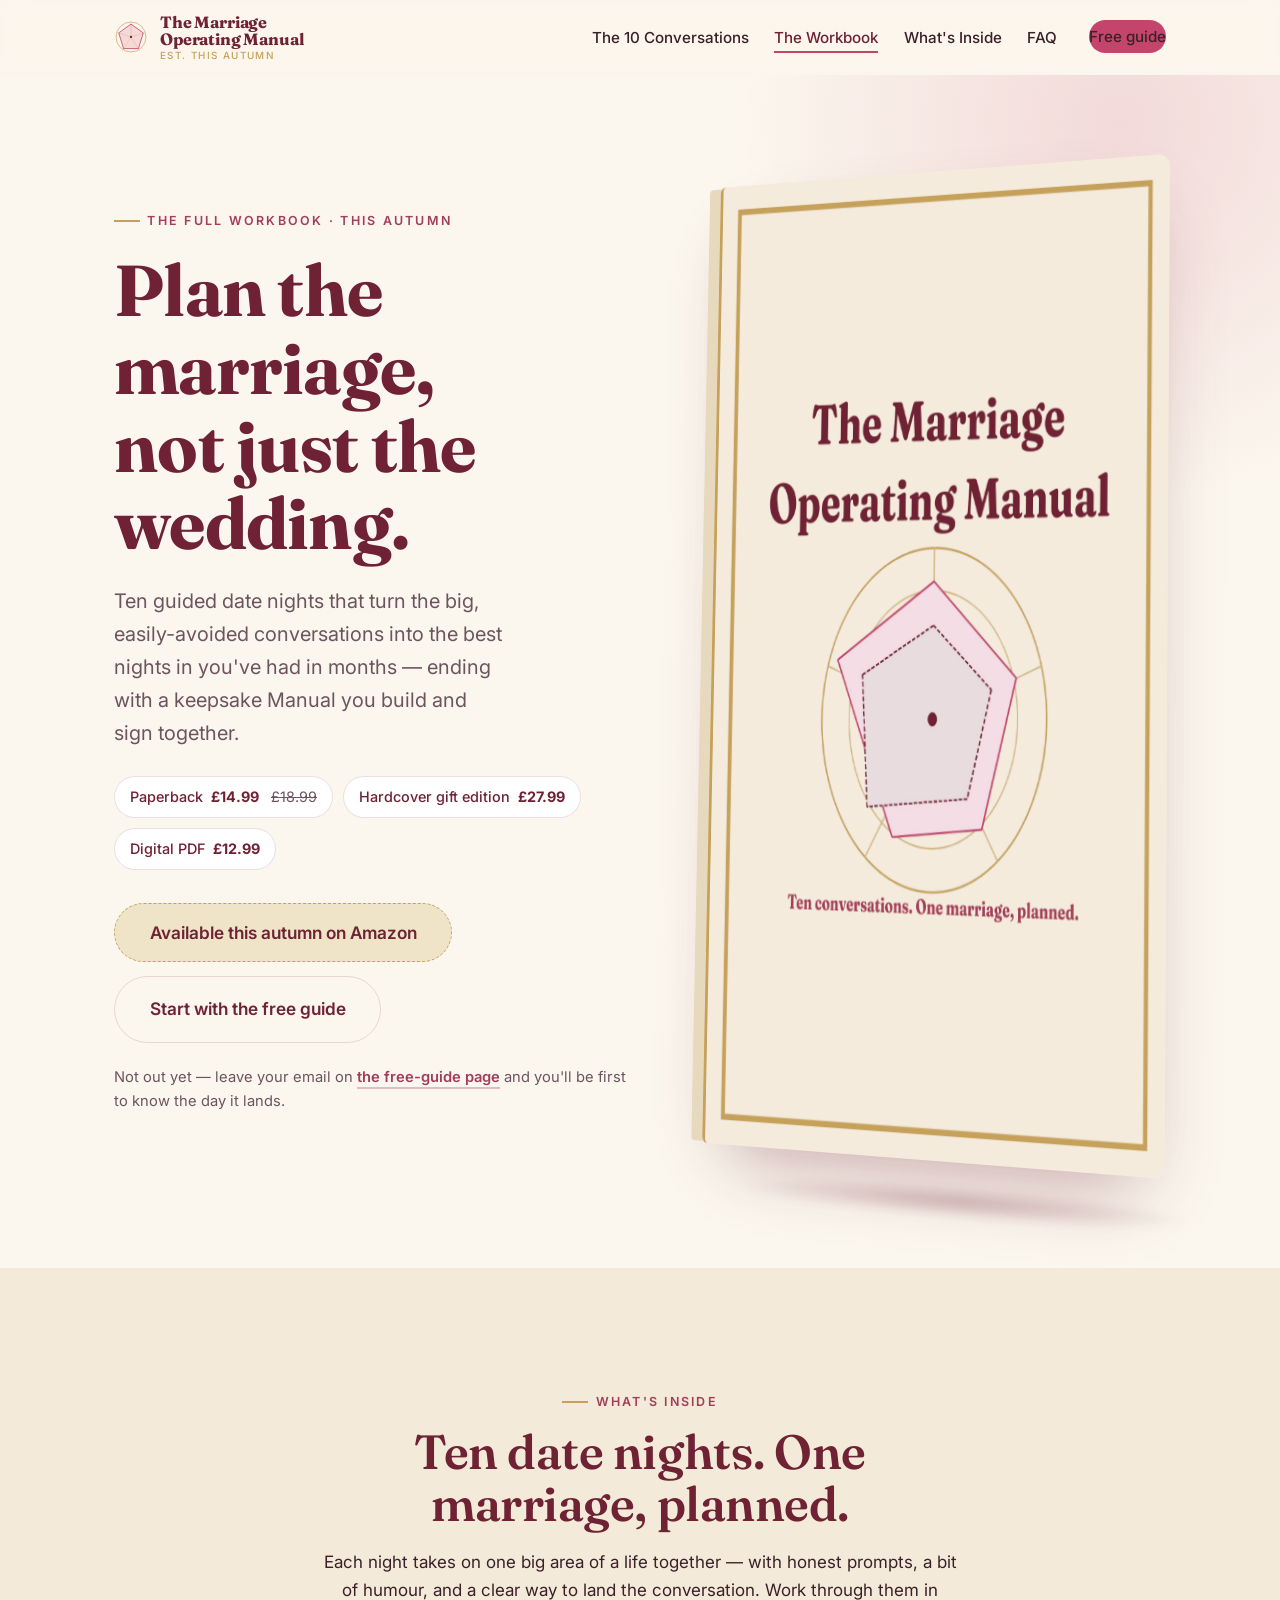
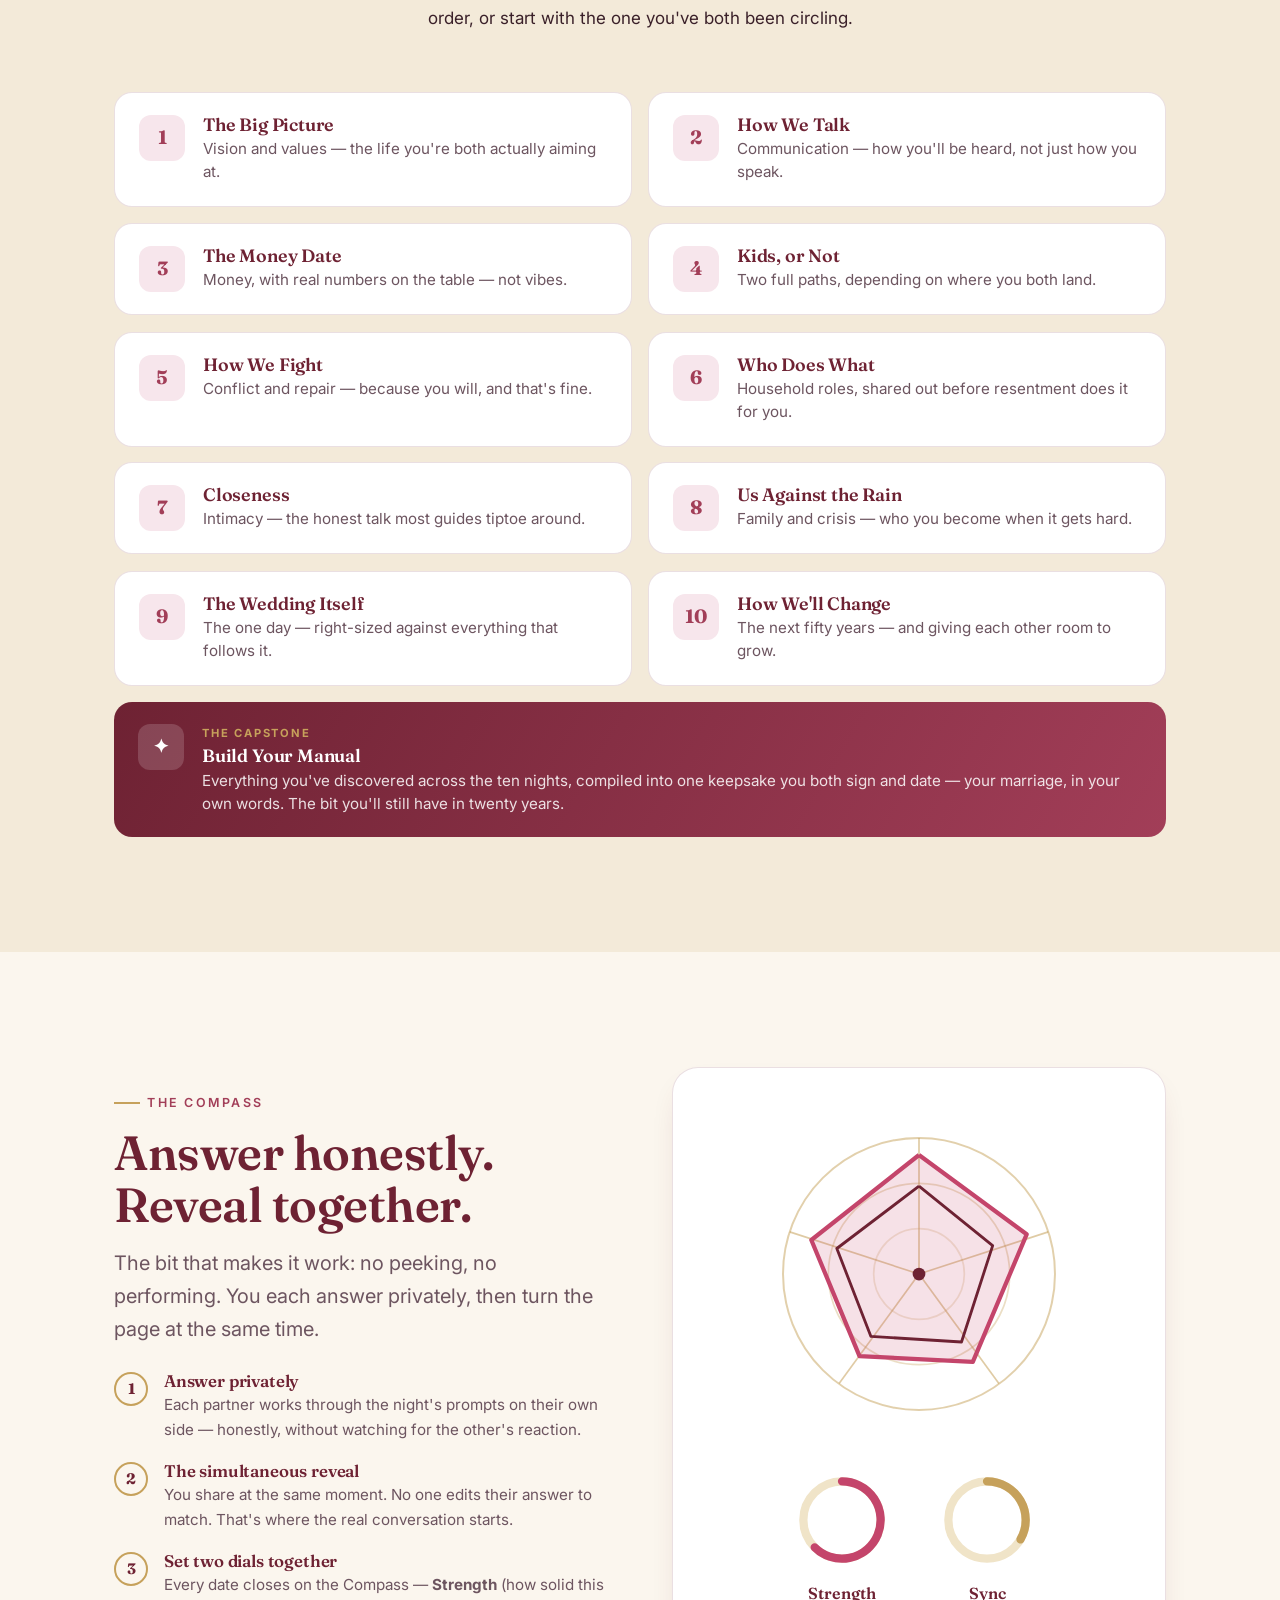
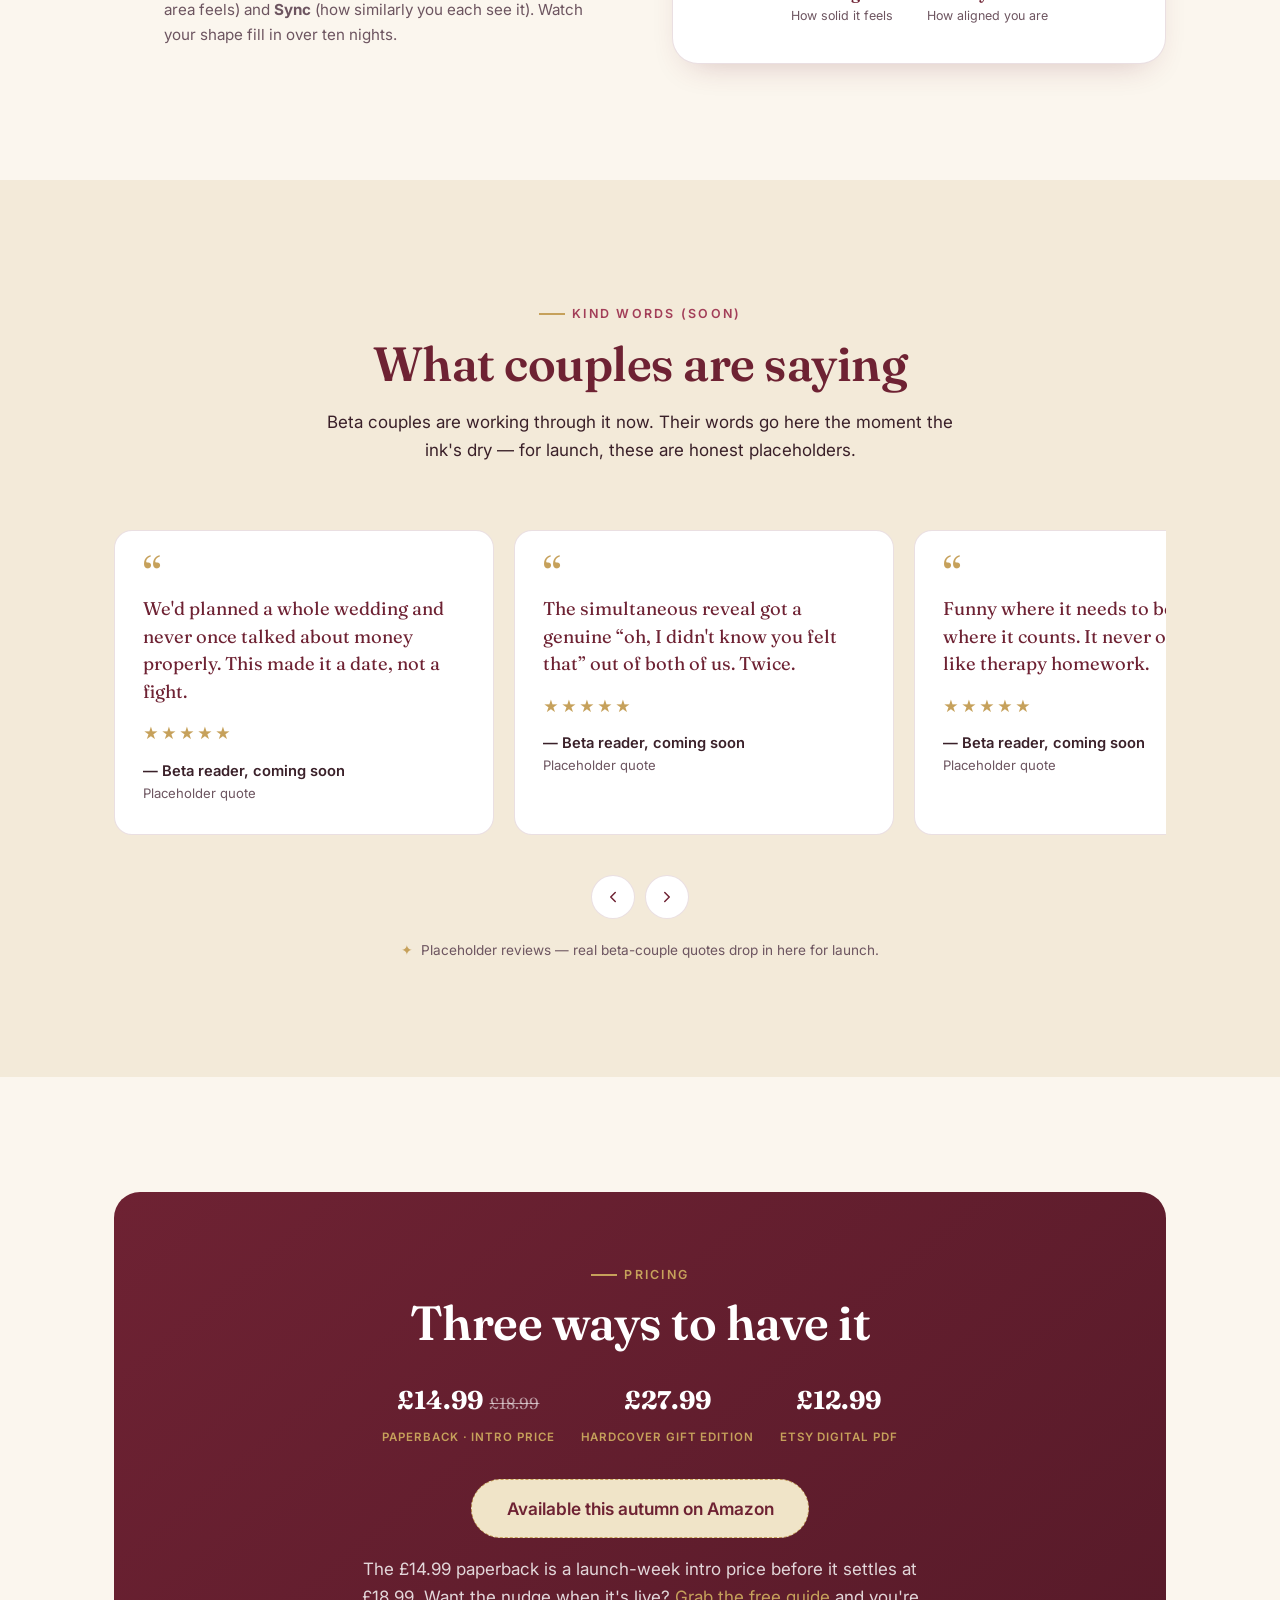
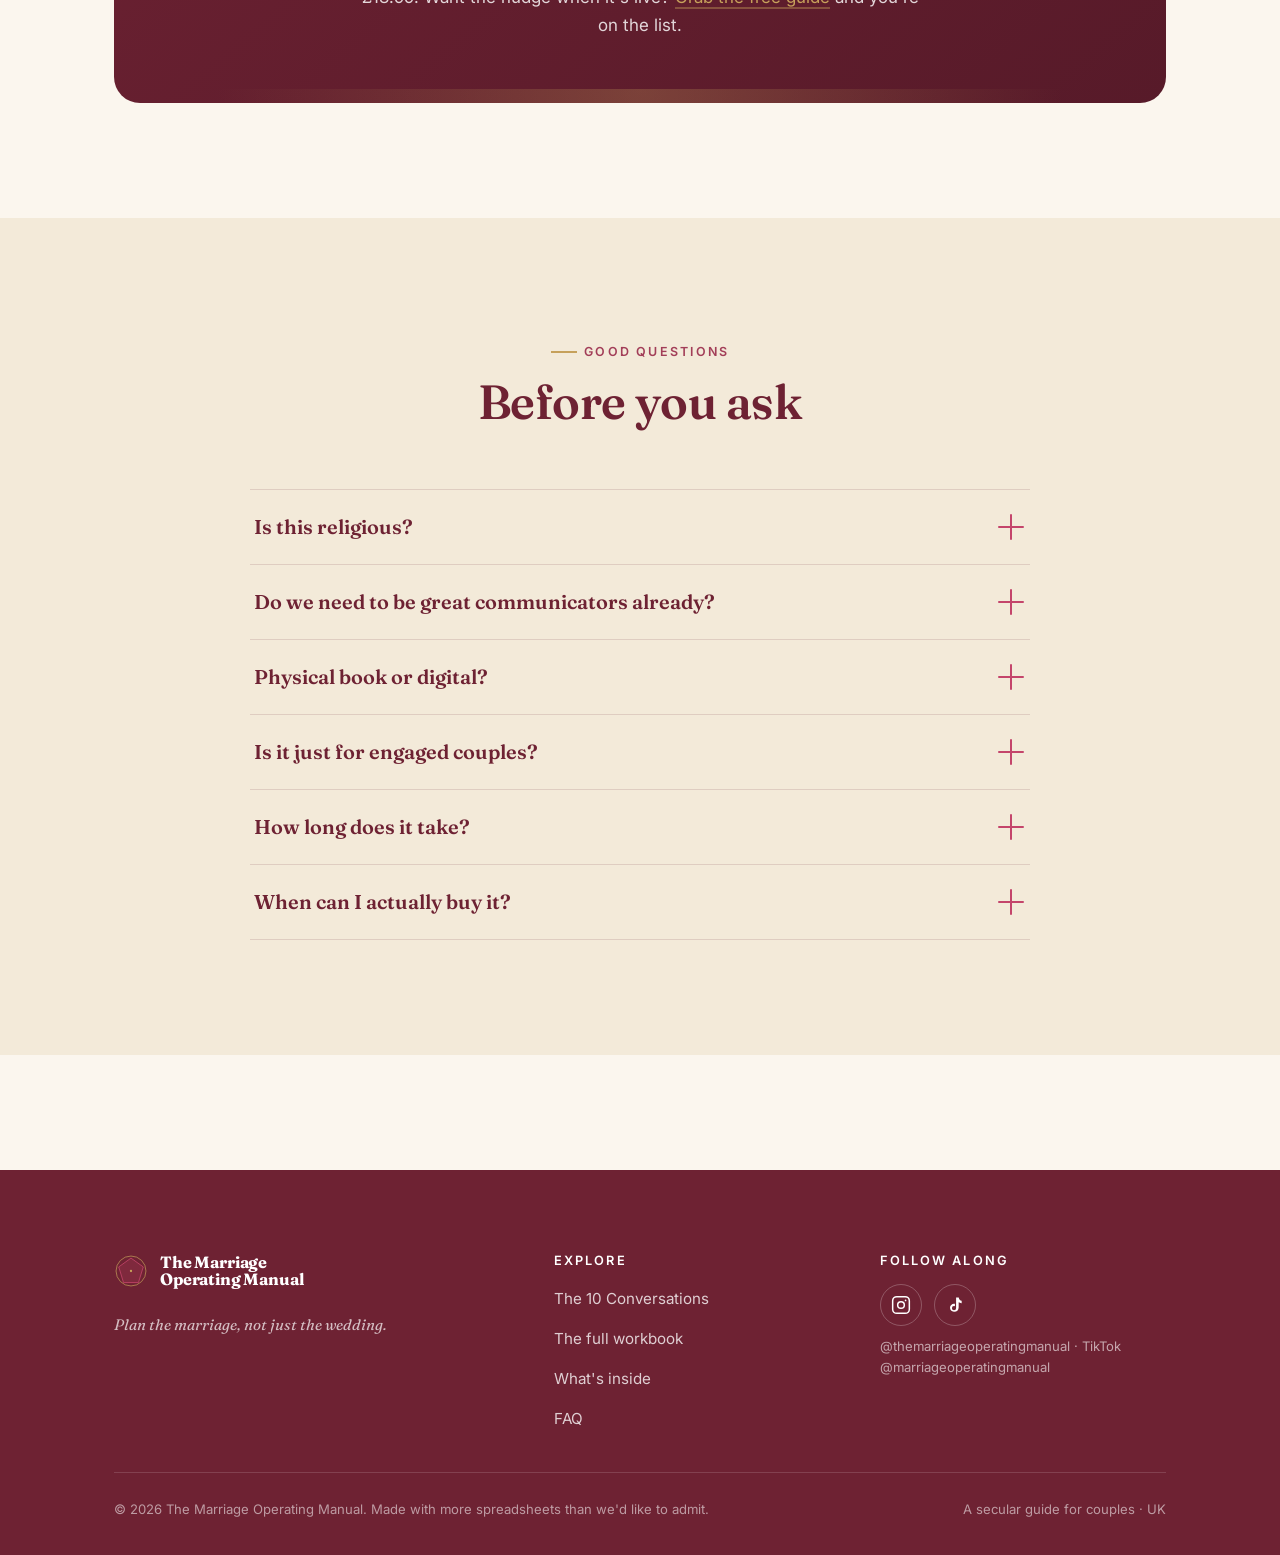
==== book.html @ 700d0873 "Initial commit — The Marriage Operating Manual website Two-page static site (index.html + book.html)" ====
<!DOCTYPE html>
<html lang="en-GB">
<head>
  <meta charset="UTF-8" />
  <meta name="viewport" content="width=device-width, initial-scale=1.0" />
  <title>The Workbook — The Marriage Operating Manual</title>
  <meta name="description" content="Ten guided date nights, a reveal ritual, and a keepsake Manual you build and sign together. Plan the marriage, not just the wedding. Launching this autumn." />

  <meta property="og:title" content="The Marriage Operating Manual — the full workbook" />
  <meta property="og:description" content="Ten guided date nights and a keepsake you build together. Launching this autumn on Amazon and Etsy." />
  <meta property="og:type" content="book" />
  <meta property="og:image" content="assets/cover.png" />

  <link rel="preconnect" href="https://fonts.googleapis.com" />
  <link rel="preconnect" href="https://fonts.gstatic.com" crossorigin />
  <link href="https://fonts.googleapis.com/css2?family=Fraunces:ital,opsz,wght@0,9..144,400;0,9..144,600;0,9..144,700;1,9..144,400;1,9..144,600&family=Inter:ital,wght@0,400;0,500;0,600;0,700;1,400&display=swap" rel="stylesheet" />

  <link rel="stylesheet" href="styles.css" />
  <link rel="icon" href="assets/motif.png" type="image/png" />
</head>
<body>

  <!-- ============ Shared header ============ -->
  <header class="site-header">
    <nav class="wrap nav" aria-label="Primary">
      <a class="brand" href="index.html" aria-label="The Marriage Operating Manual — home">
        <svg class="brand-radar" viewBox="0 0 100 100" fill="none" aria-hidden="true">
          <circle cx="50" cy="50" r="44" stroke="#C6A15B" stroke-width="2"/>
          <g stroke="#C6A15B" stroke-width="1.2" opacity="0.6">
            <line x1="50" y1="50" x2="50" y2="6"/>
            <line x1="50" y1="50" x2="91.8" y2="36.4"/>
            <line x1="50" y1="50" x2="75.9" y2="91.2"/>
            <line x1="50" y1="50" x2="24.1" y2="91.2"/>
            <line x1="50" y1="50" x2="8.2" y2="36.4"/>
          </g>
          <polygon points="50,12 86,38 72,84 28,84 14,38" fill="#C4456B" fill-opacity="0.16" stroke="#C4456B" stroke-width="2.4"/>
          <circle cx="50" cy="50" r="3.4" fill="#6E2233"/>
        </svg>
        <span>The Marriage<br>Operating Manual
          <small>Est. this autumn</small>
        </span>
      </a>

      <button class="nav-toggle" aria-label="Menu" aria-expanded="false" aria-controls="primary-menu">
        <span></span><span></span><span></span>
      </button>

      <ul class="nav-links" id="primary-menu">
        <li><a href="index.html">The 10 Conversations</a></li>
        <li><a href="book.html" aria-current="page">The Workbook</a></li>
        <li><a href="#inside">What's Inside</a></li>
        <li><a href="#faq">FAQ</a></li>
        <li><a href="index.html#get-guide" class="btn nav-cta">Free guide</a></li>
      </ul>
    </nav>
  </header>

  <main>
    <!-- ============ Hero ============ -->
    <section class="hero">
      <div class="hero-glow" aria-hidden="true"></div>
      <div class="wrap hero-grid">
        <div class="hero-copy">
          <span class="eyebrow reveal">The full workbook · this autumn</span>
          <h1 class="reveal" data-delay="1">Plan the marriage,<br>not just the wedding.</h1>
          <p class="lede reveal" data-delay="2">Ten guided date nights that turn the big, easily-avoided conversations into the best nights in you've had in months — ending with a keepsake Manual you build and sign together.</p>
          <div class="price-pills reveal" data-delay="3">
            <span class="price-pill">Paperback <b>£14.99</b><span class="was">£18.99</span></span>
            <span class="price-pill">Hardcover gift edition <b>£27.99</b></span>
            <span class="price-pill">Digital PDF <b>£12.99</b></span>
          </div>
          <div class="hero-actions reveal" data-delay="4">
            <button class="btn btn--disabled btn--lg" disabled aria-disabled="true">Available this autumn on Amazon</button>
            <a href="index.html#get-guide" class="btn btn--ghost btn--lg">Start with the free guide</a>
          </div>
          <p class="hero-note reveal" data-delay="4">Not out yet — leave your email on <a href="index.html#get-guide" class="textlink">the free-guide page</a> and you'll be first to know the day it lands.</p>
        </div>

        <div class="hero-visual reveal" data-delay="2">
          <div class="cover-visual">
            <div class="cover-shell">
              <img class="cover-img" src="assets/cover.png"
                   alt="The front cover of The Marriage Operating Manual, showing the pentagon radar motif"
                   width="700" height="990" loading="eager" />
            </div>
          </div>
        </div>
      </div>
    </section>

    <!-- ============ What's inside — the ten + capstone ============ -->
    <section class="section section--tint" id="inside">
      <div class="wrap">
        <div class="section-head centered reveal">
          <span class="eyebrow centered">What's inside</span>
          <h2>Ten date nights. One marriage, planned.</h2>
          <p>Each night takes on one big area of a life together — with honest prompts, a bit of humour, and a clear way to land the conversation. Work through them in order, or start with the one you've both been circling.</p>
        </div>

        <div class="dates-grid">
          <article class="date-card reveal">
            <span class="date-num">1</span>
            <div><h3>The Big Picture</h3><p>Vision and values — the life you're both actually aiming at.</p></div>
          </article>
          <article class="date-card reveal" data-delay="1">
            <span class="date-num">2</span>
            <div><h3>How We Talk</h3><p>Communication — how you'll be heard, not just how you speak.</p></div>
          </article>
          <article class="date-card reveal">
            <span class="date-num">3</span>
            <div><h3>The Money Date</h3><p>Money, with real numbers on the table — not vibes.</p></div>
          </article>
          <article class="date-card reveal" data-delay="1">
            <span class="date-num">4</span>
            <div><h3>Kids, or Not</h3><p>Two full paths, depending on where you both land.</p></div>
          </article>
          <article class="date-card reveal">
            <span class="date-num">5</span>
            <div><h3>How We Fight</h3><p>Conflict and repair — because you will, and that's fine.</p></div>
          </article>
          <article class="date-card reveal" data-delay="1">
            <span class="date-num">6</span>
            <div><h3>Who Does What</h3><p>Household roles, shared out before resentment does it for you.</p></div>
          </article>
          <article class="date-card reveal">
            <span class="date-num">7</span>
            <div><h3>Closeness</h3><p>Intimacy — the honest talk most guides tiptoe around.</p></div>
          </article>
          <article class="date-card reveal" data-delay="1">
            <span class="date-num">8</span>
            <div><h3>Us Against the Rain</h3><p>Family and crisis — who you become when it gets hard.</p></div>
          </article>
          <article class="date-card reveal">
            <span class="date-num">9</span>
            <div><h3>The Wedding Itself</h3><p>The one day — right-sized against everything that follows it.</p></div>
          </article>
          <article class="date-card reveal" data-delay="1">
            <span class="date-num">10</span>
            <div><h3>How We'll Change</h3><p>The next fifty years — and giving each other room to grow.</p></div>
          </article>

          <article class="date-card date-card--capstone reveal">
            <span class="date-num">✦</span>
            <div>
              <span class="capstone-tag">The capstone</span>
              <h3>Build Your Manual</h3>
              <p>Everything you've discovered across the ten nights, compiled into one keepsake you both sign and date — your marriage, in your own words. The bit you'll still have in twenty years.</p>
            </div>
          </article>
        </div>
      </div>
    </section>

    <!-- ============ The Compass mechanic ============ -->
    <section class="section" id="compass">
      <div class="wrap compass">
        <div>
          <span class="eyebrow reveal">The Compass</span>
          <h2 class="reveal" data-delay="1" style="margin-top:14px">Answer honestly. Reveal together.</h2>
          <p class="lede reveal" data-delay="2" style="margin-top:16px">The bit that makes it work: no peeking, no performing. You each answer privately, then turn the page at the same time.</p>

          <ol class="compass-steps">
            <li class="reveal" data-delay="1">
              <span class="step-n">1</span>
              <div><h3>Answer privately</h3><p>Each partner works through the night's prompts on their own side — honestly, without watching for the other's reaction.</p></div>
            </li>
            <li class="reveal" data-delay="2">
              <span class="step-n">2</span>
              <div><h3>The simultaneous reveal</h3><p>You share at the same moment. No one edits their answer to match. That's where the real conversation starts.</p></div>
            </li>
            <li class="reveal" data-delay="3">
              <span class="step-n">3</span>
              <div><h3>Set two dials together</h3><p>Every date closes on the Compass — <strong>Strength</strong> (how solid this area feels) and <strong>Sync</strong> (how similarly you each see it). Watch your shape fill in over ten nights.</p></div>
            </li>
          </ol>
        </div>

        <div class="reveal" data-delay="2">
          <div class="compass-viz">
            <!-- animated pentagon radar, draws itself in on scroll -->
            <svg class="radar-draw" viewBox="0 0 240 240" fill="none" role="img" aria-label="A pentagon radar chart filling in across the ten areas">
              <!-- rings -->
              <circle cx="120" cy="120" r="96" stroke="#C6A15B" stroke-width="1.4" opacity="0.5"/>
              <circle cx="120" cy="120" r="64" stroke="#C6A15B" stroke-width="1.2" opacity="0.35"/>
              <circle cx="120" cy="120" r="32" stroke="#C6A15B" stroke-width="1.2" opacity="0.25"/>
              <!-- axes -->
              <g stroke="#C6A15B" stroke-width="1.2" opacity="0.55">
                <line x1="120" y1="120" x2="120" y2="24"/>
                <line x1="120" y1="120" x2="211.3" y2="90.3"/>
                <line x1="120" y1="120" x2="176.4" y2="197.3"/>
                <line x1="120" y1="120" x2="63.6" y2="197.3"/>
                <line x1="120" y1="120" x2="28.7" y2="90.3"/>
              </g>
              <!-- filled couple shape -->
              <polygon class="fill" points="120,36 196,92 158,182 78,178 44,96"
                       fill="#C4456B" fill-opacity="0.16" stroke="#C4456B" stroke-width="3" stroke-linejoin="round"/>
              <!-- dashed second partner -->
              <polygon points="120,58 172,100 150,168 86,164 62,102"
                       fill="none" stroke="#6E2233" stroke-width="2" stroke-dasharray="5 5" stroke-linejoin="round"/>
              <circle cx="120" cy="120" r="4.5" fill="#6E2233"/>
            </svg>

            <div class="dials">
              <div class="dial">
                <svg viewBox="0 0 100 100" fill="none" class="radar-draw" aria-label="Strength dial, mostly full">
                  <circle cx="50" cy="50" r="42" stroke="#f0e4c8" stroke-width="9"/>
                  <path d="M50 8 a42 42 0 1 1 -29.7 71.7" stroke="#C4456B" stroke-width="9" stroke-linecap="round"/>
                </svg>
                <div class="dial-label">Strength</div>
                <div class="dial-sub">How solid it feels</div>
              </div>
              <div class="dial">
                <svg viewBox="0 0 100 100" fill="none" class="radar-draw" aria-label="Sync dial, partly full">
                  <circle cx="50" cy="50" r="42" stroke="#f0e4c8" stroke-width="9"/>
                  <path d="M50 8 a42 42 0 0 1 36.4 63.1" stroke="#C6A15B" stroke-width="9" stroke-linecap="round"/>
                </svg>
                <div class="dial-label">Sync</div>
                <div class="dial-sub">How aligned you are</div>
              </div>
            </div>
          </div>
        </div>
      </div>
    </section>

    <!-- ============ Testimonials ============ -->
    <section class="section section--tint" id="reviews">
      <div class="wrap">
        <div class="section-head centered reveal">
          <span class="eyebrow centered">Kind words (soon)</span>
          <h2>What couples are saying</h2>
          <p>Beta couples are working through it now. Their words go here the moment the ink's dry — for launch, these are honest placeholders.</p>
        </div>

        <div class="tcarousel reveal" data-delay="1">
          <div class="ttrack">
            <figure class="tcard">
              <div class="quote-mark">“</div>
              <blockquote>We'd planned a whole wedding and never once talked about money properly. This made it a date, not a fight.</blockquote>
              <div class="stars" aria-label="Five stars">★★★★★</div>
              <cite>— Beta reader, coming soon<span>Placeholder quote</span></cite>
            </figure>
            <figure class="tcard">
              <div class="quote-mark">“</div>
              <blockquote>The simultaneous reveal got a genuine “oh, I didn't know you felt that” out of both of us. Twice.</blockquote>
              <div class="stars" aria-label="Five stars">★★★★★</div>
              <cite>— Beta reader, coming soon<span>Placeholder quote</span></cite>
            </figure>
            <figure class="tcard">
              <div class="quote-mark">“</div>
              <blockquote>Funny where it needs to be, serious where it counts. It never once felt like therapy homework.</blockquote>
              <div class="stars" aria-label="Five stars">★★★★★</div>
              <cite>— Beta reader, coming soon<span>Placeholder quote</span></cite>
            </figure>
            <figure class="tcard">
              <div class="quote-mark">“</div>
              <blockquote>The signed Manual at the end is the keepsake I didn't know I wanted. Ours is on the shelf now.</blockquote>
              <div class="stars" aria-label="Five stars">★★★★★</div>
              <cite>— Beta reader, coming soon<span>Placeholder quote</span></cite>
            </figure>
          </div>
          <div class="tnav">
            <button class="tprev" aria-label="Previous review"><svg width="18" height="18" viewBox="0 0 24 24" fill="none" stroke="currentColor" stroke-width="2" stroke-linecap="round" stroke-linejoin="round"><path d="M15 18l-6-6 6-6"/></svg></button>
            <button class="tnext" aria-label="Next review"><svg width="18" height="18" viewBox="0 0 24 24" fill="none" stroke="currentColor" stroke-width="2" stroke-linecap="round" stroke-linejoin="round"><path d="M9 18l6-6-6-6"/></svg></button>
          </div>
          <p class="placeholder-note"><span class="pin">✦</span> Placeholder reviews — real beta-couple quotes drop in here for launch.</p>
        </div>
      </div>
    </section>

    <!-- ============ Pricing / launch band ============ -->
    <section class="section" id="pricing">
      <div class="wrap">
        <div class="launch-band reveal">
          <span class="eyebrow centered" style="color:var(--gold);justify-content:center">Pricing</span>
          <h2 style="margin-top:12px">Three ways to have it</h2>
          <div class="launch-price">
            <div class="lp">
              <span class="amt">£14.99<span class="was">£18.99</span></span>
              <small>Paperback · intro price</small>
            </div>
            <div class="lp">
              <span class="amt">£27.99</span>
              <small>Hardcover gift edition</small>
            </div>
            <div class="lp">
              <span class="amt">£12.99</span>
              <small>Etsy digital PDF</small>
            </div>
          </div>
          <button class="btn btn--lg" disabled aria-disabled="true" style="margin-top:30px">Available this autumn on Amazon</button>
          <p>The £14.99 paperback is a launch-week intro price before it settles at £18.99. Want the nudge when it's live? <a href="index.html#get-guide" style="color:var(--gold);border-bottom:2px solid rgba(198,161,91,.4)">Grab the free guide</a> and you're on the list.</p>
        </div>
      </div>
    </section>

    <!-- ============ FAQ ============ -->
    <section class="section section--tint" id="faq">
      <div class="wrap">
        <div class="section-head centered reveal">
          <span class="eyebrow centered">Good questions</span>
          <h2>Before you ask</h2>
        </div>

        <div class="faq reveal" data-delay="1">
          <div class="faq-item">
            <button class="faq-q" aria-expanded="false">Is this religious?<span class="plus" aria-hidden="true"></span></button>
            <div class="faq-a"><div class="faq-a-inner">No. It's completely secular — no scripture, no doctrine, no assumptions about how you got here or where you worship, if you do. Just two people and the conversations worth having. Bring your own beliefs; we've left room for all of them.</div></div>
          </div>
          <div class="faq-item">
            <button class="faq-q" aria-expanded="false">Do we need to be great communicators already?<span class="plus" aria-hidden="true"></span></button>
            <div class="faq-a"><div class="faq-a-inner">Definitely not — that's rather the point. The prompts do the heavy lifting, so you don't need to be the kind of couple that “talks about feelings” easily. If you can turn a page and be honest for one evening, you're qualified.</div></div>
          </div>
          <div class="faq-item">
            <button class="faq-q" aria-expanded="false">Physical book or digital?<span class="plus" aria-hidden="true"></span></button>
            <div class="faq-a"><div class="faq-a-inner">Your pick. A paperback and a hardcover gift edition on Amazon, or a digital PDF on Etsy you can print at home. The signing-and-keeping ritual lands best on paper, but the words are the same whichever you choose.</div></div>
          </div>
          <div class="faq-item">
            <button class="faq-q" aria-expanded="false">Is it just for engaged couples?<span class="plus" aria-hidden="true"></span></button>
            <div class="faq-a"><div class="faq-a-inner">It's built for the run-up to marriage, but there's no gate on the door. Newly-engaged, long-engaged, quietly-thinking-about-it, or married-a-while and never had these talks — it works. No wedding required.</div></div>
          </div>
          <div class="faq-item">
            <button class="faq-q" aria-expanded="false">How long does it take?<span class="plus" aria-hidden="true"></span></button>
            <div class="faq-a"><div class="faq-a-inner">One date night per conversation — roughly an evening each, at whatever pace suits you. Some couples do one a week and make a ritual of it; some do a cosy weekend blitz. There's no timer and no wrong speed.</div></div>
          </div>
          <div class="faq-item">
            <button class="faq-q" aria-expanded="false">When can I actually buy it?<span class="plus" aria-hidden="true"></span></button>
            <div class="faq-a"><div class="faq-a-inner">This autumn, on Amazon and Etsy. It's in final production now. The quickest way to know the day it goes live — and to get the £14.99 launch price — is the <a href="index.html#get-guide" class="textlink">free guide</a>; everyone on that list hears first.</div></div>
          </div>
        </div>
      </div>
    </section>
  </main>

  <!-- ============ Shared footer ============ -->
  <footer class="site-footer">
    <div class="wrap">
      <div class="footer-grid">
        <div class="footer-brand">
          <a class="brand" href="index.html">
            <svg class="brand-radar" viewBox="0 0 100 100" fill="none" aria-hidden="true">
              <circle cx="50" cy="50" r="44" stroke="#C6A15B" stroke-width="2"/>
              <polygon points="50,12 86,38 72,84 28,84 14,38" fill="#C4456B" fill-opacity="0.2" stroke="#C4456B" stroke-width="2.4"/>
              <circle cx="50" cy="50" r="3.4" fill="#C6A15B"/>
            </svg>
            <span>The Marriage<br>Operating Manual</span>
          </a>
          <p class="footer-tagline">Plan the marriage, not just the wedding.</p>
        </div>

        <div class="footer-col">
          <h4>Explore</h4>
          <ul>
            <li><a href="index.html">The 10 Conversations</a></li>
            <li><a href="book.html">The full workbook</a></li>
            <li><a href="#inside">What's inside</a></li>
            <li><a href="#faq">FAQ</a></li>
          </ul>
        </div>

        <div class="footer-col">
          <h4>Follow along</h4>
          <div class="social-links">
            <a href="https://instagram.com/themarriageoperatingmanual" target="_blank" rel="noopener" aria-label="Instagram">
              <svg viewBox="0 0 24 24" fill="none" stroke="currentColor" stroke-width="1.8" stroke-linecap="round" stroke-linejoin="round"><rect x="2" y="2" width="20" height="20" rx="5"/><circle cx="12" cy="12" r="4"/><circle cx="17.5" cy="6.5" r="1" fill="currentColor" stroke="none"/></svg>
            </a>
            <a href="https://tiktok.com/@marriageoperatingmanual" target="_blank" rel="noopener" aria-label="TikTok">
              <svg viewBox="0 0 24 24" fill="currentColor"><path d="M16.5 3c.3 2.1 1.6 3.7 3.5 4v2.8c-1.3.1-2.5-.3-3.6-1v6.1c0 3.2-2.6 5.6-5.7 5.3A5.3 5.3 0 0 1 6 15.1c.2-2.5 2.2-4.5 4.7-4.6.4 0 .8 0 1.2.1v2.9a2.5 2.5 0 0 0-1.2-.2 2.5 2.5 0 1 0 2.6 2.5V3z"/></svg>
            </a>
          </div>
          <p class="footer-handle">@themarriageoperatingmanual · TikTok @marriageoperatingmanual</p>
        </div>
      </div>

      <div class="footer-bottom">
        <span>© <span data-year>2026</span> The Marriage Operating Manual. Made with more spreadsheets than we'd like to admit.</span>
        <span>A secular guide for couples · UK</span>
      </div>
    </div>
  </footer>

  <script src="script.js"></script>
</body>
</html>
---- styles.css ----
/* =============================================================
   The Marriage Operating Manual — shared stylesheet
   Palette, type, layout and components for index.html + book.html
   ============================================================= */

/* ---------- Design tokens ---------- */
:root {
  /* Locked brand palette */
  --cream:      #FBF6EE;
  --cream-deep: #F3EAD9;
  --wine:       #6E2233;
  --rose:       #C4456B;
  --deep-rose:  #A23E58;
  --gold:       #C6A15B;

  /* Derived tints */
  --wine-soft:  #8A3247;
  --ink:        #3A2029;   /* readable body text on cream */
  --ink-muted:  #6d5560;
  --rose-tint:  #f7e6ec;
  --gold-tint:  #f0e4c8;
  --line:       rgba(110, 34, 51, 0.14);

  /* Type */
  --serif: "Fraunces", Georgia, "Times New Roman", serif;
  --sans:  "Inter", -apple-system, BlinkMacSystemFont, "Segoe UI", sans-serif;

  /* Rhythm */
  --maxw: 1180px;
  --gutter: clamp(20px, 5vw, 64px);
  --section-y: clamp(64px, 9vw, 132px);
  --radius: 18px;
  --radius-lg: 26px;

  /* Motion + elevation */
  --ease: cubic-bezier(0.22, 1, 0.36, 1);
  --shadow-sm: 0 2px 10px rgba(110, 34, 51, 0.06);
  --shadow-md: 0 14px 34px -18px rgba(110, 34, 51, 0.30);
  --shadow-lg: 0 34px 70px -30px rgba(110, 34, 51, 0.42);
}

/* ---------- Reset ---------- */
*, *::before, *::after { box-sizing: border-box; }
* { margin: 0; }
html { -webkit-text-size-adjust: 100%; scroll-behavior: smooth; }
@media (prefers-reduced-motion: reduce) {
  html { scroll-behavior: auto; }
}

body {
  font-family: var(--sans);
  color: var(--ink);
  background: var(--cream);
  line-height: 1.65;
  font-size: 1.0625rem;
  -webkit-font-smoothing: antialiased;
  text-rendering: optimizeLegibility;
  overflow-x: hidden;
}

img { max-width: 100%; display: block; }
a { color: var(--rose); text-decoration: none; }
a:hover { color: var(--deep-rose); }
button { font-family: inherit; cursor: pointer; }
:focus-visible { outline: 3px solid var(--rose); outline-offset: 3px; border-radius: 4px; }
::selection { background: var(--rose); color: #fff; }

/* ---------- Typographic scale ---------- */
h1, h2, h3, h4 {
  font-family: var(--serif);
  color: var(--wine);
  font-weight: 600;
  line-height: 1.08;
  letter-spacing: -0.01em;
}
h1 { font-size: clamp(2.5rem, 6.2vw, 4.5rem); font-weight: 700; }
h2 { font-size: clamp(1.9rem, 4vw, 3rem); }
h3 { font-size: clamp(1.25rem, 2vw, 1.6rem); }
p  { color: var(--ink); }

.eyebrow {
  font-family: var(--sans);
  font-weight: 600;
  font-size: 0.78rem;
  letter-spacing: 0.18em;
  text-transform: uppercase;
  color: var(--deep-rose);
  display: inline-flex;
  align-items: center;
  gap: 0.6em;
}
.eyebrow::before {
  content: "";
  width: 26px; height: 2px;
  background: var(--gold);
  display: inline-block;
}
.eyebrow.centered { justify-content: center; }

.lede { font-size: clamp(1.05rem, 1.6vw, 1.25rem); color: var(--ink-muted); }

/* ---------- Layout helpers ---------- */
.wrap { width: 100%; max-width: var(--maxw); margin-inline: auto; padding-inline: var(--gutter); }
.section { padding-block: var(--section-y); position: relative; }
.section--tint { background: var(--cream-deep); }
.section-head { max-width: 640px; margin-bottom: clamp(36px, 5vw, 60px); }
.section-head.centered { margin-inline: auto; text-align: center; }
.section-head h2 { margin-top: 14px; }
.section-head p { margin-top: 18px; }

/* ---------- Buttons ---------- */
.btn {
  --btn-bg: var(--rose);
  --btn-fg: #fff;
  display: inline-flex;
  align-items: center;
  justify-content: center;
  gap: 0.55em;
  font-family: var(--sans);
  font-weight: 600;
  font-size: 1rem;
  padding: 0.95em 1.7em;
  border: none;
  border-radius: 999px;
  background: var(--btn-bg);
  color: var(--btn-fg);
  box-shadow: var(--shadow-md);
  transition: transform .35s var(--ease), box-shadow .35s var(--ease),
              background .3s var(--ease);
  will-change: transform;
}
.btn:hover { transform: translateY(-3px); box-shadow: var(--shadow-lg); background: var(--deep-rose); color:#fff; }
.btn:active { transform: translateY(-1px); }
.btn .arrow { transition: transform .35s var(--ease); }
.btn:hover .arrow { transform: translateX(4px); }

.btn--ghost {
  --btn-bg: transparent;
  --btn-fg: var(--wine);
  box-shadow: none;
  border: 1.5px solid var(--line);
}
.btn--ghost:hover { background: var(--wine); color: #fff; border-color: var(--wine); }

.btn--disabled,
.btn[disabled] {
  --btn-bg: var(--gold-tint);
  --btn-fg: var(--wine);
  cursor: not-allowed;
  box-shadow: none;
  border: 1.5px dashed var(--gold);
  opacity: 1;
}
.btn--disabled:hover,
.btn[disabled]:hover { transform: none; box-shadow: none; background: var(--gold-tint); color: var(--wine); }

.btn--lg { font-size: 1.08rem; padding: 1.05em 2em; }

.textlink {
  color: var(--deep-rose);
  font-weight: 600;
  border-bottom: 2px solid rgba(196, 69, 107, 0.35);
  padding-bottom: 1px;
  transition: border-color .3s, color .3s;
}
.textlink:hover { border-color: var(--rose); color: var(--rose); }

/* ---------- Header / nav ---------- */
.site-header {
  position: sticky;
  top: 0;
  z-index: 100;
  background: rgba(251, 246, 238, 0.72);
  backdrop-filter: saturate(140%) blur(14px);
  -webkit-backdrop-filter: saturate(140%) blur(14px);
  border-bottom: 1px solid transparent;
  transition: border-color .4s, background .4s, box-shadow .4s;
}
.site-header.scrolled {
  border-bottom-color: var(--line);
  box-shadow: 0 6px 24px -20px rgba(110,34,51,.5);
}
.nav {
  display: flex;
  align-items: center;
  justify-content: space-between;
  gap: 20px;
  height: 74px;
}
.brand {
  display: inline-flex;
  align-items: center;
  gap: 12px;
  font-family: var(--serif);
  font-weight: 700;
  color: var(--wine);
  font-size: 1.02rem;
  line-height: 1.05;
  letter-spacing: -0.01em;
}
.brand:hover { color: var(--wine); }
.brand .brand-radar { width: 34px; height: 34px; flex: none; }
.brand small { display:block; font-family: var(--sans); font-weight:500; font-size:.62rem; letter-spacing:.14em; text-transform:uppercase; color: var(--gold); margin-top:2px; }

.nav-links {
  display: flex;
  align-items: center;
  gap: clamp(14px, 2vw, 30px);
  list-style: none;
  padding: 0;
}
.nav-links a {
  color: var(--ink);
  font-weight: 500;
  font-size: 0.95rem;
  position: relative;
  padding: 4px 0;
}
.nav-links a::after {
  content: "";
  position: absolute;
  left: 0; bottom: -2px;
  width: 0; height: 2px;
  background: var(--rose);
  transition: width .3s var(--ease);
}
.nav-links a:hover { color: var(--wine); }
.nav-links a:hover::after,
.nav-links a[aria-current="page"]::after { width: 100%; }
.nav-links a[aria-current="page"] { color: var(--wine); }
.nav-cta { margin-left: 6px; }

.nav-toggle { display: none; }

@media (max-width: 780px) {
  .nav { height: 64px; }
  .nav-toggle {
    display: inline-flex;
    flex-direction: column;
    gap: 5px;
    background: none; border: none;
    padding: 8px;
  }
  .nav-toggle span { width: 24px; height: 2px; background: var(--wine); border-radius: 2px; transition: transform .3s, opacity .3s; }
  .nav-toggle[aria-expanded="true"] span:nth-child(1) { transform: translateY(7px) rotate(45deg); }
  .nav-toggle[aria-expanded="true"] span:nth-child(2) { opacity: 0; }
  .nav-toggle[aria-expanded="true"] span:nth-child(3) { transform: translateY(-7px) rotate(-45deg); }

  .nav-links {
    position: absolute;
    top: 100%; left: 0; right: 0;
    flex-direction: column;
    align-items: stretch;
    gap: 0;
    background: var(--cream);
    border-bottom: 1px solid var(--line);
    padding: 8px var(--gutter) 20px;
    box-shadow: var(--shadow-md);
    clip-path: inset(0 0 100% 0);
    transition: clip-path .4s var(--ease);
    pointer-events: none;
  }
  .nav-links.open { clip-path: inset(0 0 0 0); pointer-events: auto; }
  .nav-links a { padding: 14px 0; border-bottom: 1px solid var(--line); font-size: 1.05rem; }
  .nav-links a::after { display: none; }
  .nav-links li:last-child { padding-top: 14px; }
  .nav-cta { margin: 0; width: 100%; }
}

/* ---------- Scroll reveal ---------- */
.reveal {
  opacity: 0;
  transform: translateY(26px);
  transition: opacity .8s var(--ease), transform .8s var(--ease);
  will-change: opacity, transform;
}
.reveal.in { opacity: 1; transform: none; }
.reveal[data-delay="1"] { transition-delay: .09s; }
.reveal[data-delay="2"] { transition-delay: .18s; }
.reveal[data-delay="3"] { transition-delay: .27s; }
.reveal[data-delay="4"] { transition-delay: .36s; }
.reveal[data-delay="5"] { transition-delay: .45s; }
@media (prefers-reduced-motion: reduce) {
  .reveal { opacity: 1; transform: none; transition: none; }
}

/* =============================================================
   HERO — shared shell, page-specific tweaks below
   ============================================================= */
.hero { position: relative; padding-top: clamp(46px, 7vw, 88px); padding-bottom: var(--section-y); overflow: hidden; }
.hero-glow {
  position: absolute;
  inset: -20% -10% auto auto;
  width: 60vw; height: 60vw; max-width: 720px; max-height: 720px;
  background: radial-gradient(circle at 60% 40%, rgba(196,69,107,.16), transparent 62%);
  pointer-events: none; z-index: 0;
}
.hero-grid {
  position: relative;
  z-index: 1;
  display: grid;
  grid-template-columns: 1.05fr 0.95fr;
  gap: clamp(32px, 5vw, 72px);
  align-items: center;
}
.hero-copy h1 { margin-top: 20px; }
.hero-copy .lede { margin-top: 22px; max-width: 30ch; }
.hero-actions { margin-top: 34px; display: flex; flex-wrap: wrap; gap: 14px; align-items: center; }
.hero-note { margin-top: 22px; font-size: .92rem; color: var(--ink-muted); }
.hero-note a { font-weight: 600; }

/* Landing hero image (lifestyle mockup) */
.hero-visual { position: relative; }
.hero-photo {
  border-radius: var(--radius-lg);
  box-shadow: var(--shadow-lg);
  transform: rotate(1.4deg);
  transition: transform .6s var(--ease);
  border: 6px solid #fff;
}
.hero-visual:hover .hero-photo { transform: rotate(0deg) scale(1.01); }
.hero-badge {
  position: absolute;
  bottom: -22px; left: -18px;
  background: var(--cream);
  border: 1.5px solid var(--gold);
  border-radius: 999px;
  padding: 10px 18px;
  font-family: var(--serif);
  font-weight: 600;
  color: var(--wine);
  font-size: .95rem;
  box-shadow: var(--shadow-md);
  display: inline-flex; align-items: center; gap: 8px;
}
.hero-badge .dot { width: 9px; height: 9px; border-radius: 50%; background: var(--rose); box-shadow: 0 0 0 4px var(--rose-tint); }

@media (max-width: 860px) {
  .hero-grid { grid-template-columns: 1fr; gap: 48px; }
  .hero-copy { text-align: center; }
  .hero-copy .lede { margin-inline: auto; }
  .hero-actions { justify-content: center; }
  .hero-visual { max-width: 460px; margin-inline: auto; }
  .eyebrow { justify-content: center; }
}

/* =============================================================
   PAGE 1 — email capture
   ============================================================= */
.capture-card {
  background: #fff;
  border: 1px solid var(--line);
  border-radius: var(--radius-lg);
  padding: clamp(26px, 4vw, 40px);
  box-shadow: var(--shadow-md);
  transition: transform .4s var(--ease), box-shadow .4s var(--ease);
}
.capture-card:hover { transform: translateY(-4px); box-shadow: var(--shadow-lg); }
.capture-card h3 { font-size: 1.35rem; }
.capture-card .form-sub { margin-top: 6px; color: var(--ink-muted); font-size: .95rem; }

.form-row { display: flex; flex-direction: column; gap: 6px; margin-top: 18px; }
.form-row label { font-weight: 600; font-size: .82rem; letter-spacing: .04em; color: var(--wine); text-transform: uppercase; }
.form-row input {
  font-family: var(--sans);
  font-size: 1rem;
  padding: 0.85em 1em;
  border: 1.5px solid var(--line);
  border-radius: 12px;
  background: var(--cream);
  color: var(--ink);
  transition: border-color .25s, box-shadow .25s, background .25s;
}
.form-row input::placeholder { color: #b39aa3; }
.form-row input:focus {
  outline: none;
  border-color: var(--rose);
  background: #fff;
  box-shadow: 0 0 0 4px var(--rose-tint);
}
.capture-card .btn { width: 100%; margin-top: 22px; }
.form-micro { margin-top: 16px; font-size: .82rem; color: var(--ink-muted); line-height: 1.55; text-align: center; }

/* The commented MailerLite placeholder made visible as a styled slot */
.embed-slot {
  border: 2px dashed var(--gold);
  border-radius: 14px;
  background: var(--gold-tint);
  padding: 20px;
  text-align: center;
  color: var(--wine);
  font-size: .88rem;
}
.embed-slot strong { display:block; font-family: var(--serif); font-size: 1rem; margin-bottom: 4px; }

/* "The ten, in one line" strip */
.ten-strip { display: grid; grid-template-columns: repeat(auto-fit, minmax(150px, 1fr)); gap: 2px; border-radius: var(--radius); overflow: hidden; border: 1px solid var(--line); }
.ten-strip li {
  list-style: none;
  background: #fff;
  padding: 20px 18px;
  display: flex;
  gap: 12px;
  align-items: baseline;
  transition: background .3s;
}
.ten-strip li:hover { background: var(--rose-tint); }
.ten-strip .n { font-family: var(--serif); font-weight: 700; color: var(--gold); font-size: 1.05rem; }
.ten-strip .t { font-weight: 500; color: var(--wine); font-size: .96rem; line-height: 1.35; }

/* "Not therapy-speak" three-up value row */
.value-row { display: grid; grid-template-columns: repeat(3, 1fr); gap: clamp(18px, 3vw, 34px); }
.value-card {
  background: #fff;
  border: 1px solid var(--line);
  border-radius: var(--radius);
  padding: 30px 26px;
  transition: transform .4s var(--ease), box-shadow .4s var(--ease), border-color .4s;
}
.value-card:hover { transform: translateY(-6px); box-shadow: var(--shadow-md); border-color: var(--gold); }
.value-card .ic { width: 48px; height: 48px; margin-bottom: 16px; color: var(--rose); }
.value-card h3 { font-size: 1.2rem; }
.value-card p { margin-top: 10px; color: var(--ink-muted); font-size: .98rem; }
@media (max-width: 720px) { .value-row { grid-template-columns: 1fr; } }

/* =============================================================
   PAGE 2 — full book page
   ============================================================= */
/* Book hero cover */
.cover-visual { perspective: 1600px; display: flex; justify-content: center; }
.cover-shell {
  position: relative;
  transform: rotateY(-14deg) rotateX(3deg);
  transition: transform .7s var(--ease);
  transform-style: preserve-3d;
}
.cover-visual:hover .cover-shell { transform: rotateY(-6deg) rotateX(1deg); }
.cover-img {
  border-radius: 6px 12px 12px 6px;
  box-shadow:
    -14px 0 0 -2px #e7d9be,           /* page block hint */
    var(--shadow-lg);
  border-left: 3px solid var(--gold);
}
.cover-shell::after { /* soft floor shadow */
  content:"";
  position: absolute;
  left: 8%; right: -6%; bottom: -6%;
  height: 42px;
  background: radial-gradient(ellipse at center, rgba(110,34,51,.28), transparent 70%);
  filter: blur(6px);
  transform: rotateX(60deg);
  z-index: -1;
}
.price-pills { display:flex; flex-wrap:wrap; gap:10px; margin-top: 26px; }
.price-pill {
  background: #fff; border:1px solid var(--line); border-radius: 999px;
  padding: 8px 15px; font-size: .9rem; color: var(--wine); font-weight:500;
  display:inline-flex; gap:8px; align-items:center;
}
.price-pill b { font-weight: 700; }
.price-pill .was { text-decoration: line-through; color: var(--ink-muted); font-weight: 400; margin-left: 4px; }

/* What's inside — the ten cards */
.dates-grid { display: grid; grid-template-columns: repeat(2, 1fr); gap: 16px; }
.date-card {
  display: flex;
  gap: 18px;
  background: #fff;
  border: 1px solid var(--line);
  border-radius: var(--radius);
  padding: 22px 24px;
  align-items: flex-start;
  transition: transform .4s var(--ease), box-shadow .4s var(--ease), border-color .4s;
  position: relative;
  overflow: hidden;
}
.date-card::before {
  content:"";
  position:absolute; left:0; top:0; bottom:0; width:4px;
  background: linear-gradient(var(--rose), var(--gold));
  transform: scaleY(0); transform-origin: top;
  transition: transform .45s var(--ease);
}
.date-card:hover { transform: translateY(-5px); box-shadow: var(--shadow-md); border-color: transparent; }
.date-card:hover::before { transform: scaleY(1); }
.date-num {
  flex: none;
  width: 46px; height: 46px;
  border-radius: 12px;
  background: var(--rose-tint);
  color: var(--deep-rose);
  font-family: var(--serif);
  font-weight: 700;
  font-size: 1.2rem;
  display: grid; place-items: center;
  transition: background .35s, color .35s;
}
.date-card:hover .date-num { background: var(--rose); color: #fff; }
.date-card h3 { font-size: 1.12rem; }
.date-card p { margin-top: 4px; color: var(--ink-muted); font-size: .95rem; line-height: 1.5; }

.date-card--capstone {
  grid-column: 1 / -1;
  background: linear-gradient(120deg, var(--wine), var(--deep-rose));
  border: none;
}
.date-card--capstone h3, .date-card--capstone p { color: #fff; }
.date-card--capstone p { color: rgba(255,255,255,.85); }
.date-card--capstone .date-num { background: rgba(255,255,255,.16); color: #fff; }
.date-card--capstone::before { display:none; }
.date-card--capstone:hover { transform: translateY(-5px); box-shadow: var(--shadow-lg); }
.capstone-tag { font-size:.7rem; letter-spacing:.16em; text-transform:uppercase; color: var(--gold); font-weight:700; margin-bottom: 4px; display:block; }
.date-card--capstone .capstone-tag { color: var(--gold); }

@media (max-width: 760px) { .dates-grid { grid-template-columns: 1fr; } }

/* Compass mechanic */
.compass { display: grid; grid-template-columns: 1fr 1fr; gap: clamp(30px, 5vw, 64px); align-items: center; }
.compass-steps { list-style: none; padding: 0; margin-top: 26px; display: grid; gap: 20px; }
.compass-steps li { display: flex; gap: 16px; }
.compass-steps .step-n {
  flex: none; width: 34px; height: 34px; border-radius: 50%;
  border: 2px solid var(--gold); color: var(--wine);
  font-family: var(--serif); font-weight: 700; font-size: .95rem;
  display: grid; place-items: center;
}
.compass-steps h3 { font-size: 1.05rem; }
.compass-steps p { color: var(--ink-muted); font-size: .95rem; margin-top: 2px; }

.compass-viz {
  background: #fff; border: 1px solid var(--line);
  border-radius: var(--radius-lg); padding: clamp(22px, 3vw, 36px);
  box-shadow: var(--shadow-md);
  text-align: center;
}
.compass-viz svg { width: 100%; max-width: 340px; height: auto; margin-inline: auto; }
.dials { display: flex; justify-content: center; gap: 34px; margin-top: 22px; }
.dial { text-align: center; }
.dial svg { width: 92px; height: 92px; }
.dial .dial-label { font-family: var(--serif); color: var(--wine); font-weight: 600; margin-top: 6px; font-size: 1rem; }
.dial .dial-sub { font-size: .78rem; color: var(--ink-muted); }
@media (max-width: 820px) { .compass { grid-template-columns: 1fr; } }

/* Buy / launch band */
.launch-band {
  background: linear-gradient(140deg, var(--wine) 0%, #571a29 100%);
  color: #fff;
  border-radius: var(--radius-lg);
  padding: clamp(34px, 5vw, 64px);
  text-align: center;
  position: relative;
  overflow: hidden;
}
.launch-band::after {
  content:""; position:absolute; inset:auto -10% -60% -10%; height: 320px;
  background: radial-gradient(circle at 50% 0, rgba(198,161,91,.28), transparent 60%);
  pointer-events:none;
}
.launch-band h2 { color: #fff; position: relative; }
.launch-band p { color: rgba(255,255,255,.82); max-width: 52ch; margin: 16px auto 0; position: relative; }
.launch-band .btn { margin-top: 28px; position: relative; }
.launch-price { display:flex; justify-content:center; gap:26px; flex-wrap:wrap; margin-top: 30px; position: relative; }
.launch-price .lp { text-align:center; }
.launch-price .lp .amt { font-family: var(--serif); font-size: 1.6rem; font-weight: 700; color:#fff; display:block; }
.launch-price .lp .amt .was { font-size: 1rem; text-decoration: line-through; color: rgba(255,255,255,.55); font-weight:400; margin-left:6px; }
.launch-price .lp small { color: var(--gold); letter-spacing: .08em; text-transform: uppercase; font-size:.72rem; font-weight:600; }

/* Testimonials */
.tcarousel { position: relative; }
.ttrack {
  display: flex;
  gap: 20px;
  overflow-x: auto;
  scroll-snap-type: x mandatory;
  padding: 6px 2px 22px;
  scrollbar-width: none;
  -webkit-overflow-scrolling: touch;
}
.ttrack::-webkit-scrollbar { display: none; }
.tcard {
  scroll-snap-align: start;
  flex: 0 0 min(380px, 82vw);
  background: #fff;
  border: 1px solid var(--line);
  border-radius: var(--radius);
  padding: 30px 28px;
  display: flex; flex-direction: column;
  transition: transform .4s var(--ease), box-shadow .4s var(--ease);
}
.tcard:hover { transform: translateY(-5px); box-shadow: var(--shadow-md); }
.tcard .quote-mark { font-family: var(--serif); font-size: 3rem; line-height: .6; color: var(--gold); height: 26px; }
.tcard blockquote { font-family: var(--serif); font-size: 1.15rem; color: var(--wine); line-height: 1.5; margin-top: 8px; }
.tcard .stars { color: var(--gold); letter-spacing: 2px; margin-top: 16px; font-size: .95rem; }
.tcard cite { margin-top: 12px; font-style: normal; font-weight: 600; color: var(--ink); font-size: .92rem; }
.tcard cite span { display:block; font-weight: 400; color: var(--ink-muted); font-size: .82rem; }
.placeholder-note {
  margin-top: 20px; text-align: center; font-size: .85rem; color: var(--ink-muted);
  display:flex; align-items:center; justify-content:center; gap:8px;
}
.placeholder-note .pin { color: var(--gold); }
.tnav { display: flex; gap: 10px; justify-content: center; margin-top: 18px; }
.tnav button {
  width: 44px; height: 44px; border-radius: 50%;
  border: 1.5px solid var(--line); background: #fff; color: var(--wine);
  display: grid; place-items: center;
  transition: background .3s, color .3s, transform .3s, border-color .3s;
}
.tnav button:hover { background: var(--wine); color: #fff; border-color: var(--wine); transform: translateY(-2px); }

/* FAQ accordion */
.faq { max-width: 780px; margin-inline: auto; }
.faq-item { border-bottom: 1px solid var(--line); }
.faq-item:first-child { border-top: 1px solid var(--line); }
.faq-q {
  width: 100%; text-align: left; background: none; border: none;
  padding: 24px 44px 24px 4px;
  font-family: var(--serif); font-size: clamp(1.05rem, 1.6vw, 1.25rem); font-weight: 600; color: var(--wine);
  position: relative; line-height: 1.3;
}
.faq-q .plus {
  position: absolute; right: 6px; top: 50%; transform: translateY(-50%);
  width: 26px; height: 26px; flex:none;
}
.faq-q .plus::before, .faq-q .plus::after {
  content:""; position: absolute; background: var(--rose); border-radius: 2px;
  transition: transform .35s var(--ease), opacity .35s;
}
.faq-q .plus::before { left: 0; right: 0; top: 12px; height: 2px; }
.faq-q .plus::after  { top: 0; bottom: 0; left: 12px; width: 2px; }
.faq-item.open .faq-q .plus::after { transform: rotate(90deg); opacity: 0; }
.faq-a { overflow: hidden; max-height: 0; transition: max-height .4s var(--ease); }
.faq-a-inner { padding: 0 44px 24px 4px; color: var(--ink-muted); }
.faq-item.open .faq-q { color: var(--rose); }

/* =============================================================
   Footer (shared)
   ============================================================= */
.site-footer {
  background: var(--wine);
  color: rgba(255,255,255,.82);
  padding-block: clamp(48px, 7vw, 84px) 34px;
  margin-top: var(--section-y);
}
.footer-grid {
  display: grid;
  grid-template-columns: 1.4fr 1fr 1fr;
  gap: 40px;
  padding-bottom: 40px;
  border-bottom: 1px solid rgba(255,255,255,.14);
}
.footer-brand .brand { color: #fff; }
.footer-brand .brand small { color: var(--gold); }
.footer-brand p { color: rgba(255,255,255,.7); margin-top: 16px; max-width: 34ch; font-size: .95rem; }
.footer-tagline { font-family: var(--serif); font-style: italic; color: var(--gold); margin-top: 16px; font-size: 1.05rem; }
.footer-col h4 { color: #fff; font-family: var(--sans); font-size: .8rem; letter-spacing: .16em; text-transform: uppercase; margin-bottom: 16px; }
.footer-col ul { list-style: none; padding: 0; display: grid; gap: 12px; }
.footer-col a { color: rgba(255,255,255,.78); font-size: .95rem; }
.footer-col a:hover { color: #fff; }
.social-links { display: flex; gap: 12px; margin-top: 4px; }
.social-links a {
  width: 42px; height: 42px; border-radius: 50%;
  border: 1px solid rgba(255,255,255,.24);
  display: grid; place-items: center; color: #fff;
  transition: background .3s, transform .3s, border-color .3s;
}
.social-links a:hover { background: var(--rose); border-color: var(--rose); transform: translateY(-3px); }
.social-links svg { width: 20px; height: 20px; }
.footer-handle { font-size: .82rem; color: rgba(255,255,255,.6); margin-top: 10px; }
.footer-bottom {
  display: flex; justify-content: space-between; flex-wrap: wrap; gap: 12px;
  padding-top: 26px; font-size: .82rem; color: rgba(255,255,255,.55);
}
.footer-bottom a { color: rgba(255,255,255,.7); }

@media (max-width: 720px) {
  .footer-grid { grid-template-columns: 1fr; gap: 32px; }
}

/* Radar draw-on animation (used in hero + brand mark) */
.radar-draw path, .radar-draw circle, .radar-draw line, .radar-draw polygon {
  stroke-dasharray: var(--len, 400);
  stroke-dashoffset: var(--len, 400);
  transition: stroke-dashoffset 1.6s var(--ease);
}
.radar-draw.in path, .radar-draw.in circle, .radar-draw.in line, .radar-draw.in polygon {
  stroke-dashoffset: 0;
}
.radar-draw polygon.fill { transition: stroke-dashoffset 1.6s var(--ease), fill-opacity 1s ease .8s; fill-opacity: 0; }
.radar-draw.in polygon.fill { fill-opacity: 0.16; }
@media (prefers-reduced-motion: reduce) {
  .radar-draw path, .radar-draw circle, .radar-draw line, .radar-draw polygon { stroke-dashoffset: 0; }
  .radar-draw polygon.fill { fill-opacity: 0.16; }
}
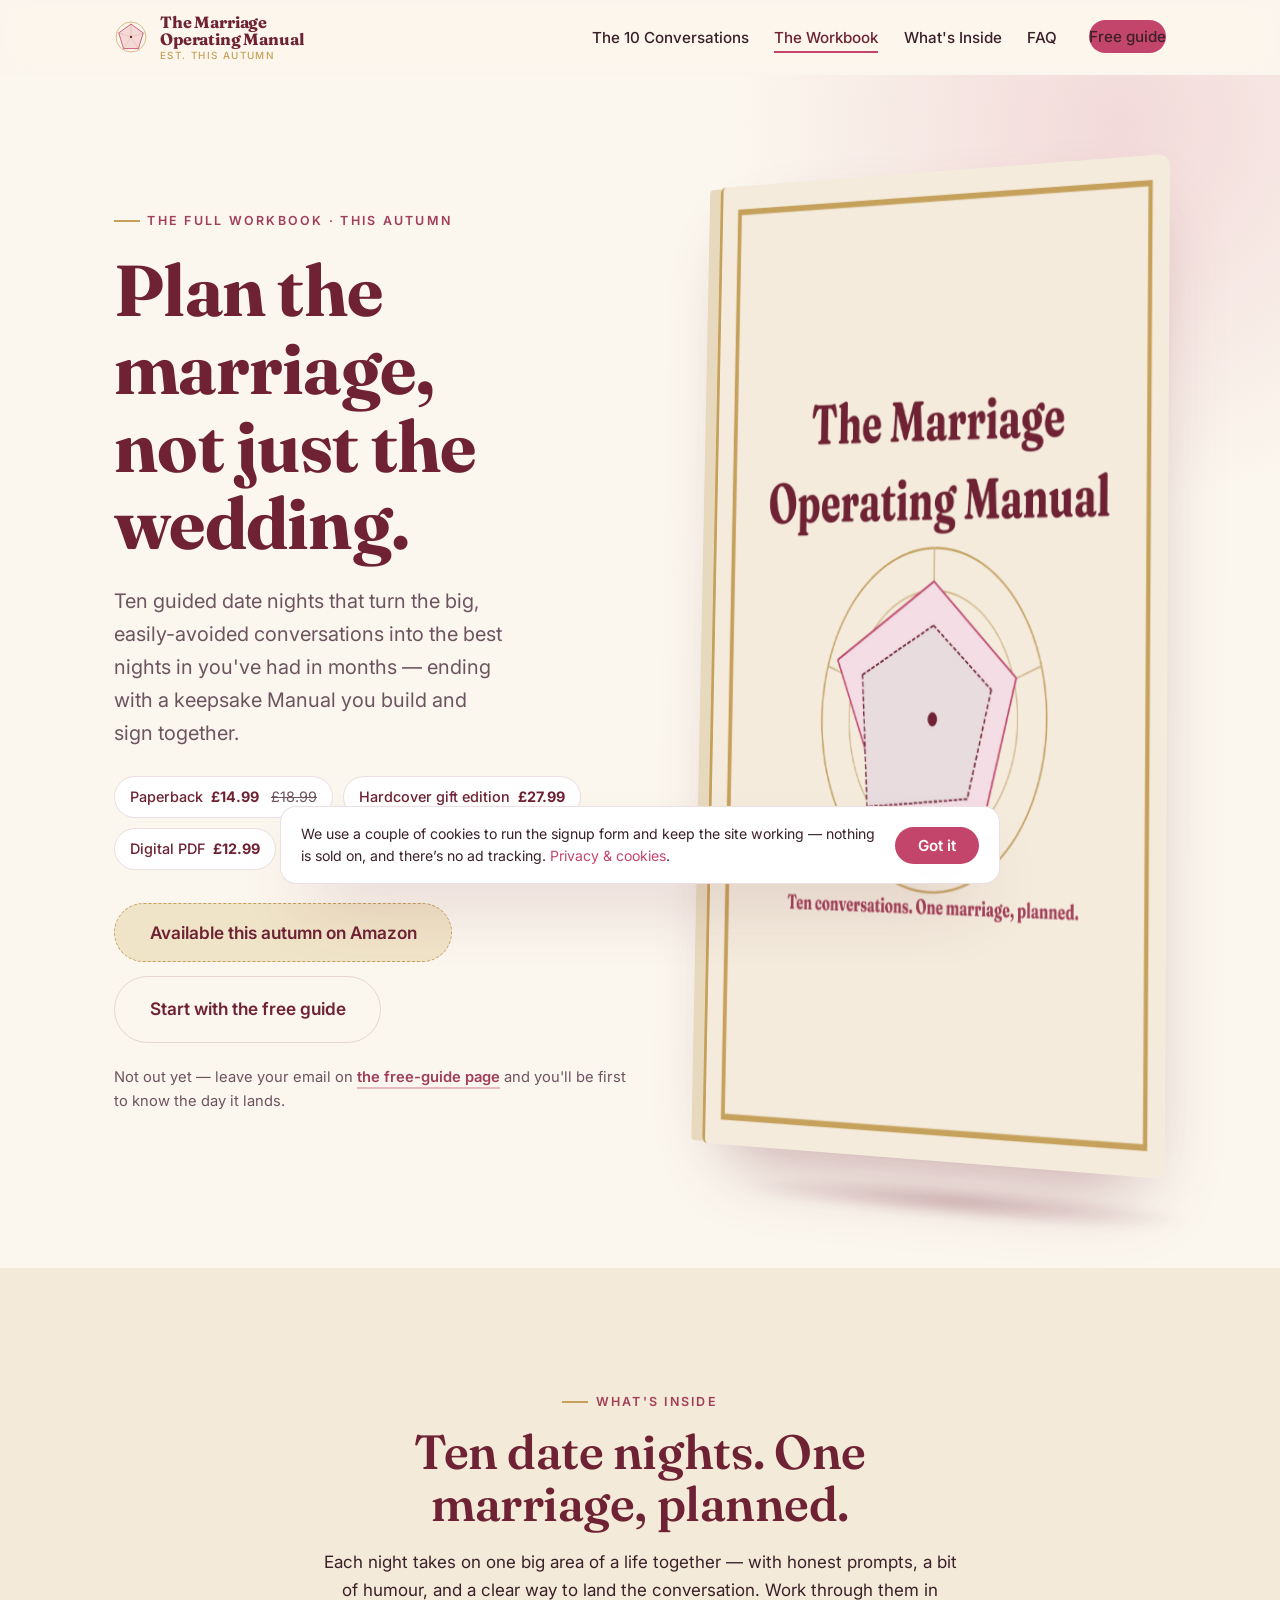
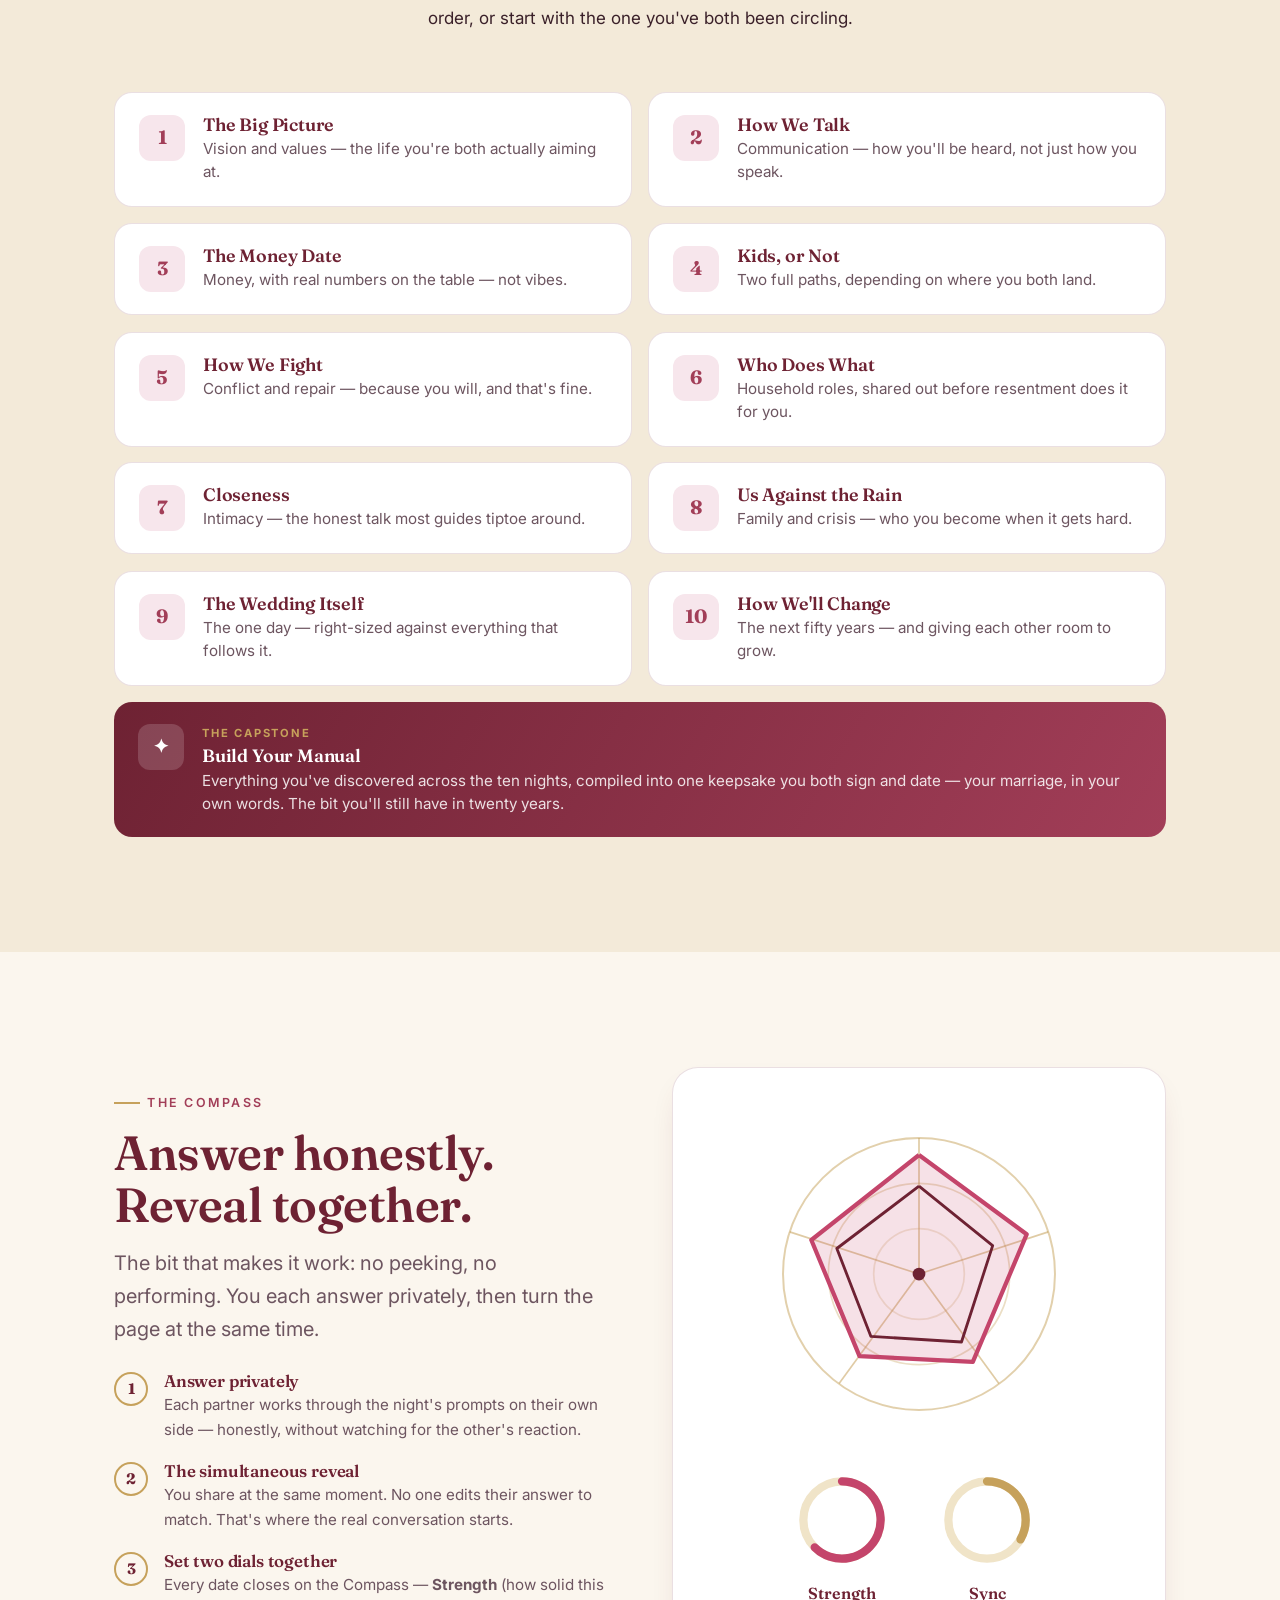
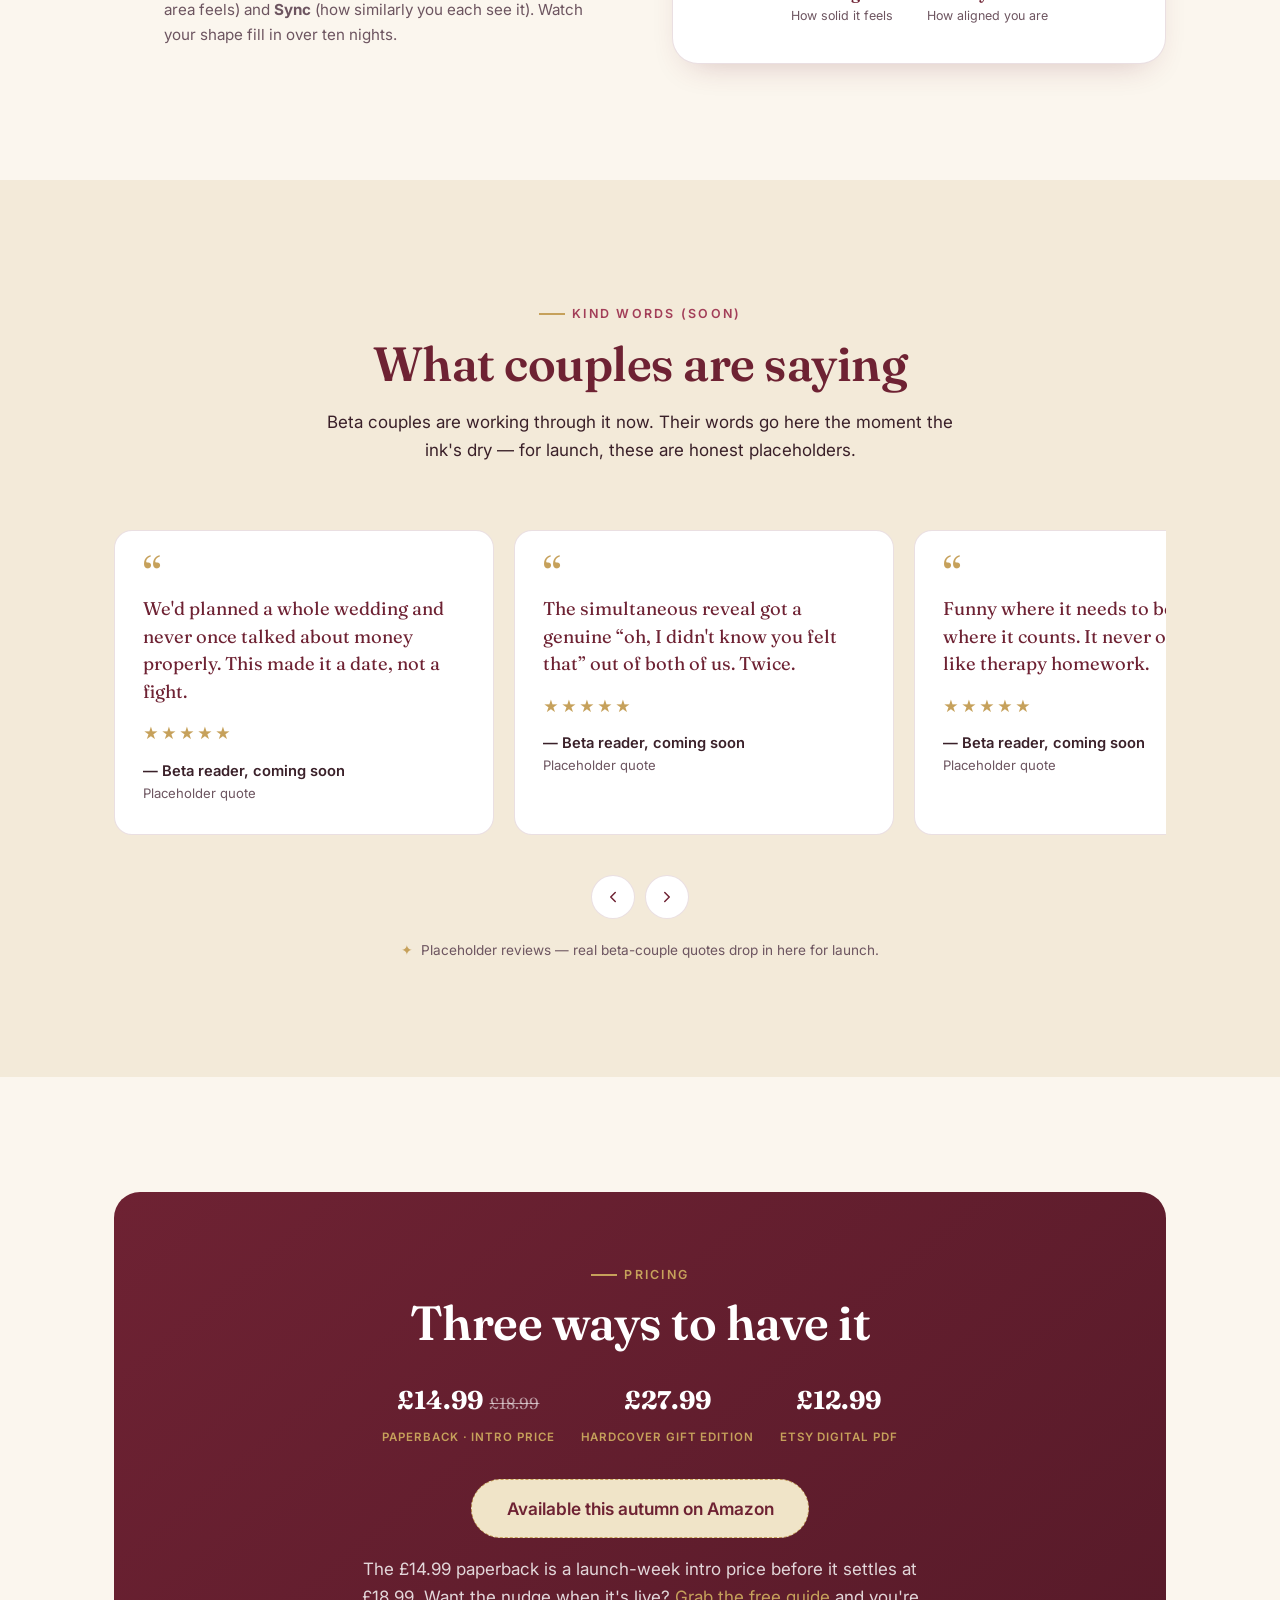
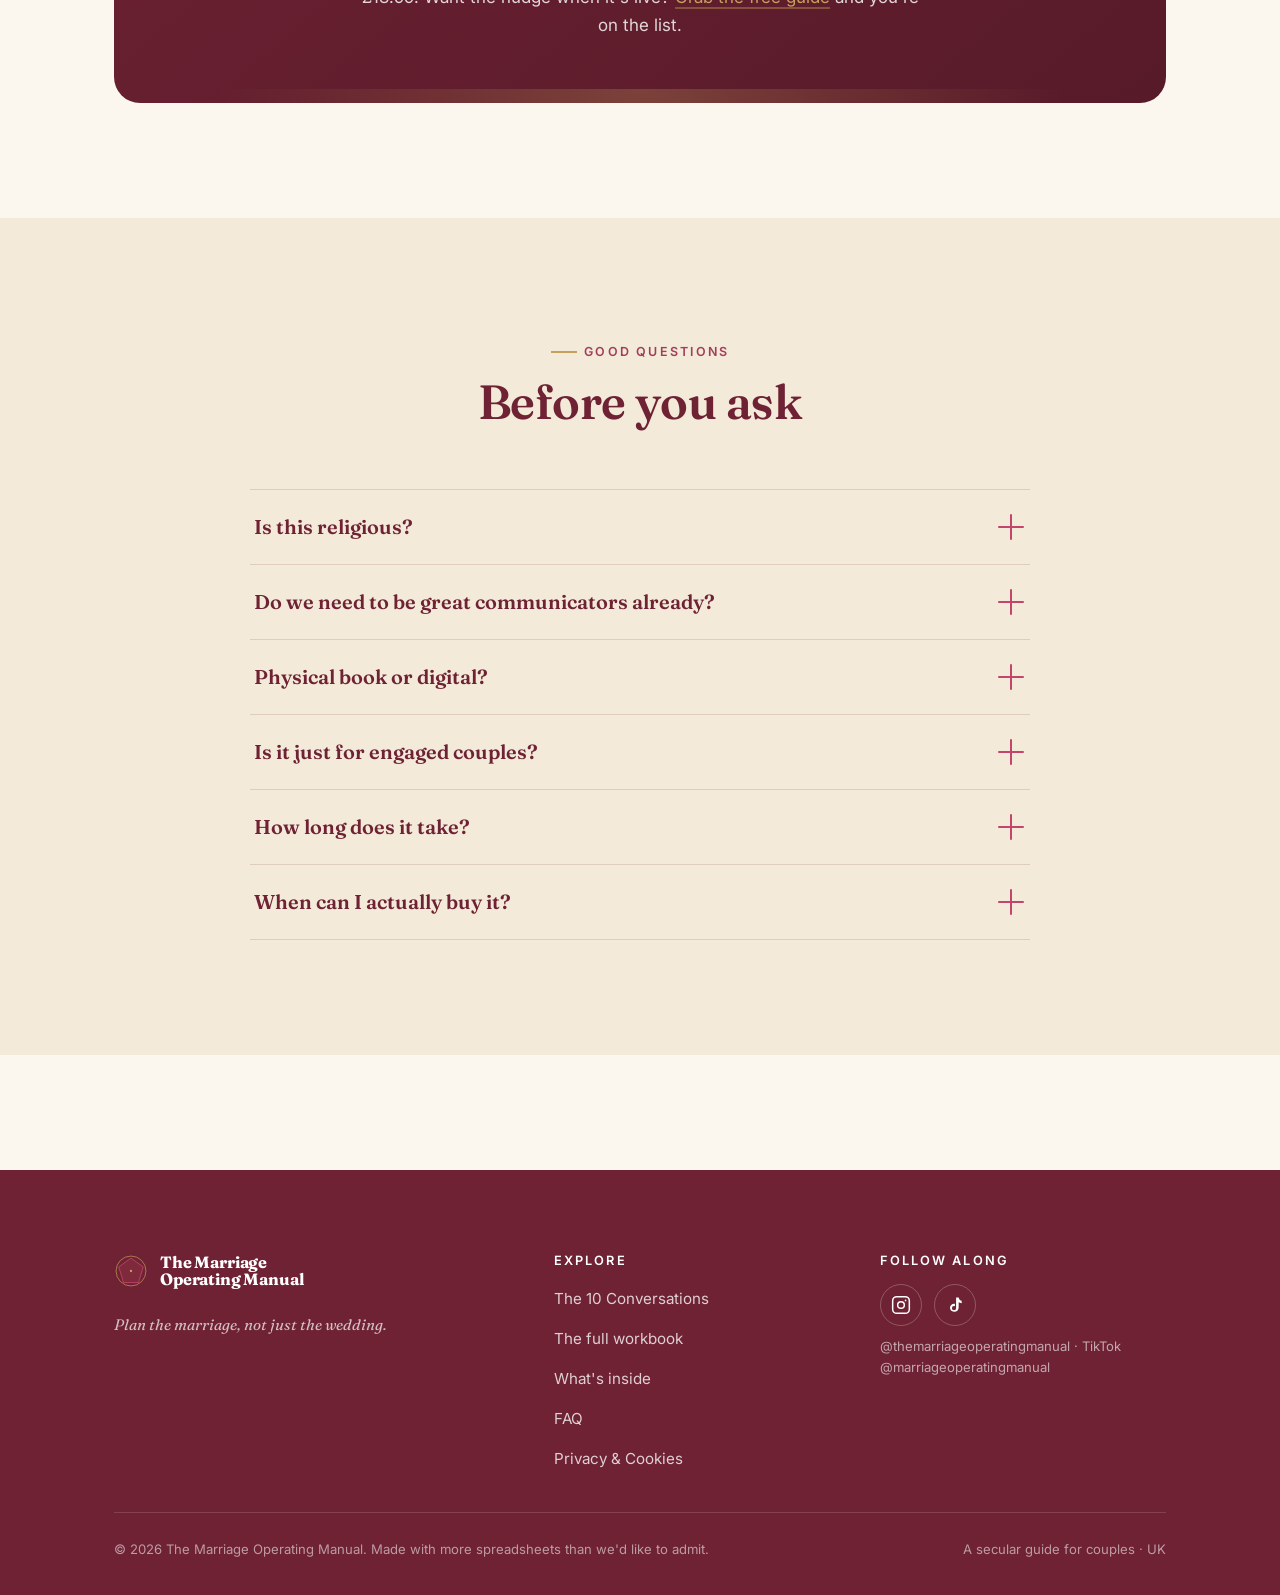
==== commit d1bdd630: "Add Privacy & Cookie Policy page, cookie notice, and footer links - New privacy.html (GDPR-appropria" ====
--- a/book.html
+++ b/book.html
@@ -355,6 +355,7 @@
             <li><a href="book.html">The full workbook</a></li>
             <li><a href="#inside">What's inside</a></li>
             <li><a href="#faq">FAQ</a></li>
+            <li><a href="privacy.html">Privacy &amp; Cookies</a></li>
           </ul>
         </div>
 
--- a/styles.css
+++ b/styles.css
@@ -677,6 +677,55 @@
   .footer-grid { grid-template-columns: 1fr; gap: 32px; }
 }
 
+/* ---------- Legal pages (privacy / cookies) ---------- */
+.legal { max-width: 780px; margin-inline: auto; }
+.legal h1 { font-size: clamp(2rem, 4vw, 2.8rem); }
+.legal .updated { color: var(--ink-muted); font-size: .9rem; margin-top: 8px; }
+.legal > p { margin-top: 16px; color: var(--ink); line-height: 1.75; }
+.legal h2 { font-size: clamp(1.25rem, 2vw, 1.5rem); margin-top: 42px; }
+.legal h3 { font-size: 1.1rem; margin-top: 26px; color: var(--deep-rose); }
+.legal ul { margin: 14px 0 14px 22px; display: grid; gap: 10px; }
+.legal li { color: var(--ink); line-height: 1.7; }
+.legal a { font-weight: 500; }
+.legal .callout {
+  background: var(--cream-deep);
+  border: 1px solid var(--line);
+  border-radius: 14px;
+  padding: 18px 22px;
+  margin-top: 34px;
+  color: var(--ink);
+}
+
+/* ---------- Cookie notice ---------- */
+.cookie-banner {
+  position: fixed;
+  left: 16px; right: 16px; bottom: 16px;
+  max-width: 720px;
+  margin-inline: auto;
+  z-index: 200;
+  background: #fff;
+  border: 1px solid var(--line);
+  border-radius: 16px;
+  box-shadow: var(--shadow-lg);
+  padding: 16px 20px;
+  display: flex;
+  align-items: center;
+  gap: 18px;
+  flex-wrap: wrap;
+  justify-content: space-between;
+  transform: translateY(160%);
+  opacity: 0;
+  transition: transform .5s var(--ease), opacity .5s var(--ease);
+}
+.cookie-banner.in { transform: none; opacity: 1; }
+.cookie-banner p { flex: 1 1 320px; margin: 0; font-size: .88rem; line-height: 1.55; color: var(--ink); }
+.cookie-banner .cookie-actions { flex: 0 0 auto; }
+.cookie-banner .btn { padding: .6em 1.5em; font-size: .95rem; }
+@media (max-width: 520px) {
+  .cookie-banner { flex-direction: column; align-items: stretch; text-align: center; }
+  .cookie-banner .btn { width: 100%; }
+}
+
 /* Radar draw-on animation (used in hero + brand mark) */
 .radar-draw path, .radar-draw circle, .radar-draw line, .radar-draw polygon {
   stroke-dasharray: var(--len, 400);
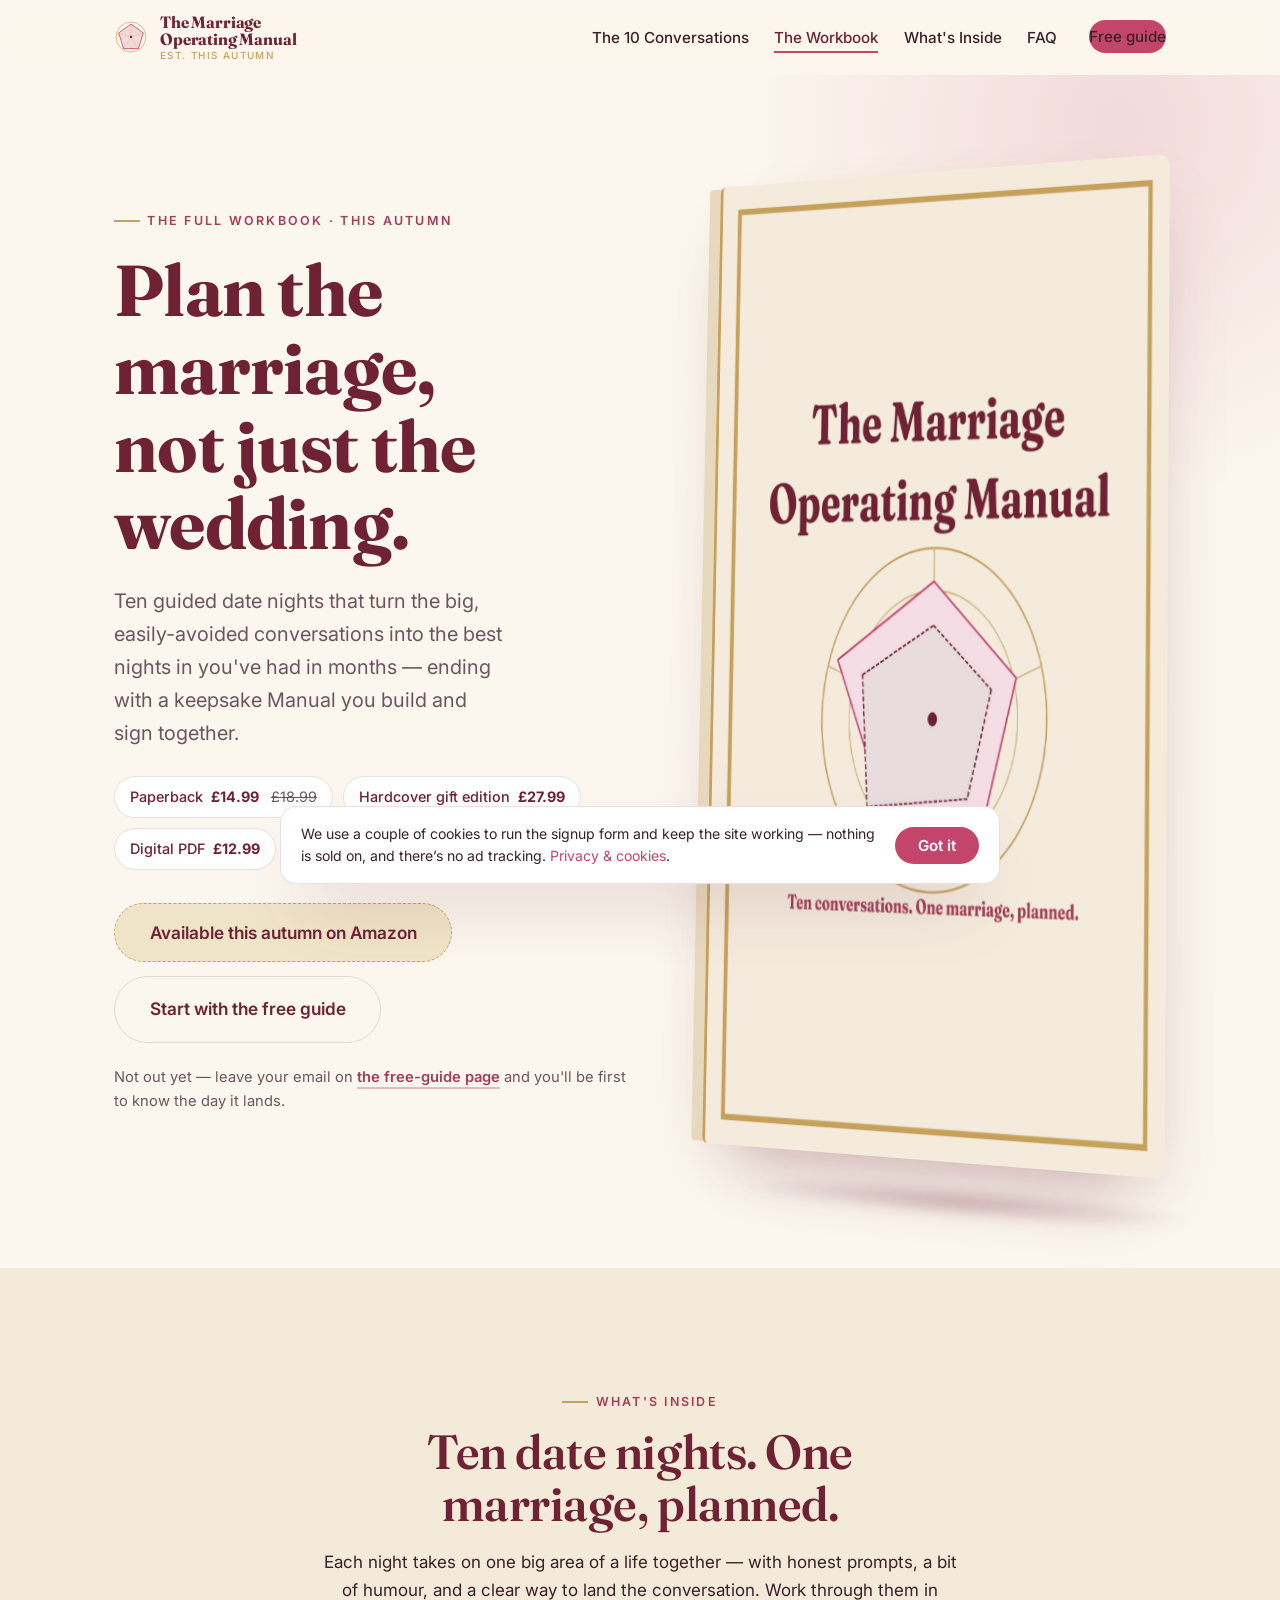
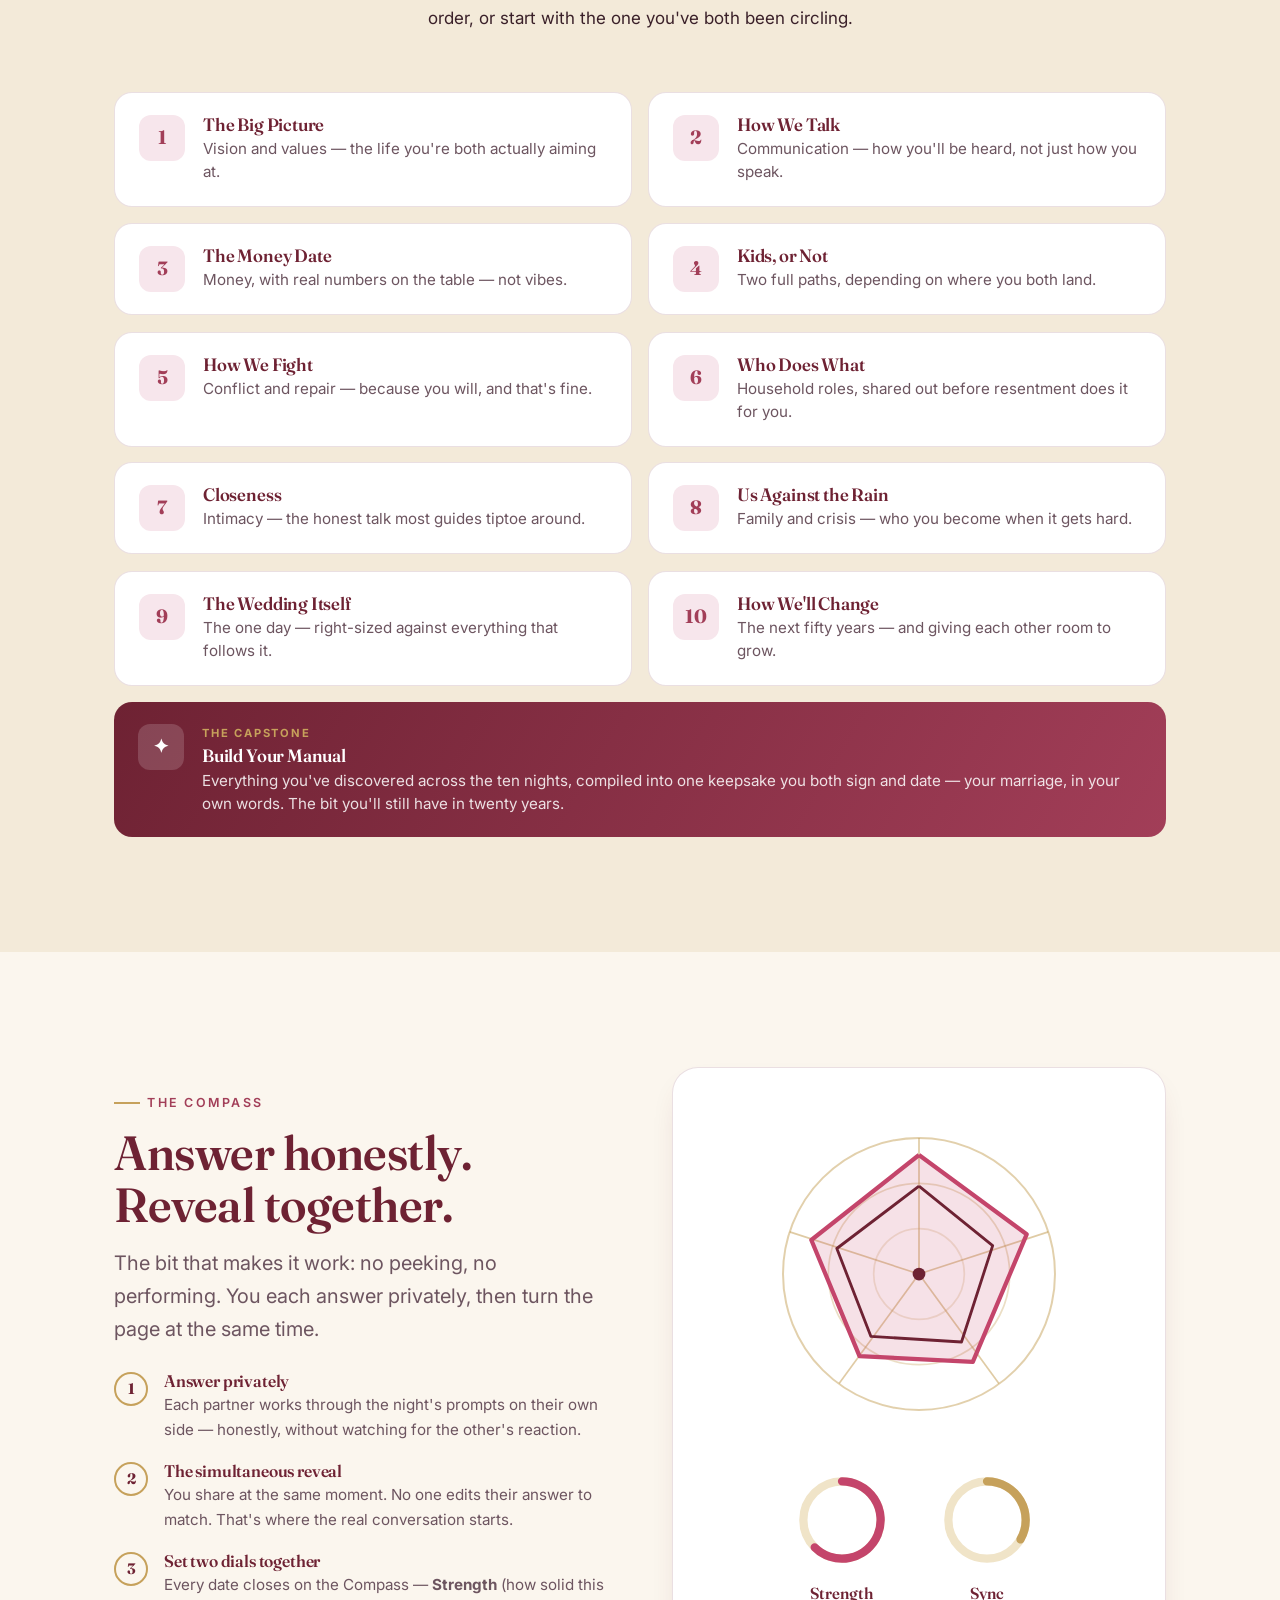
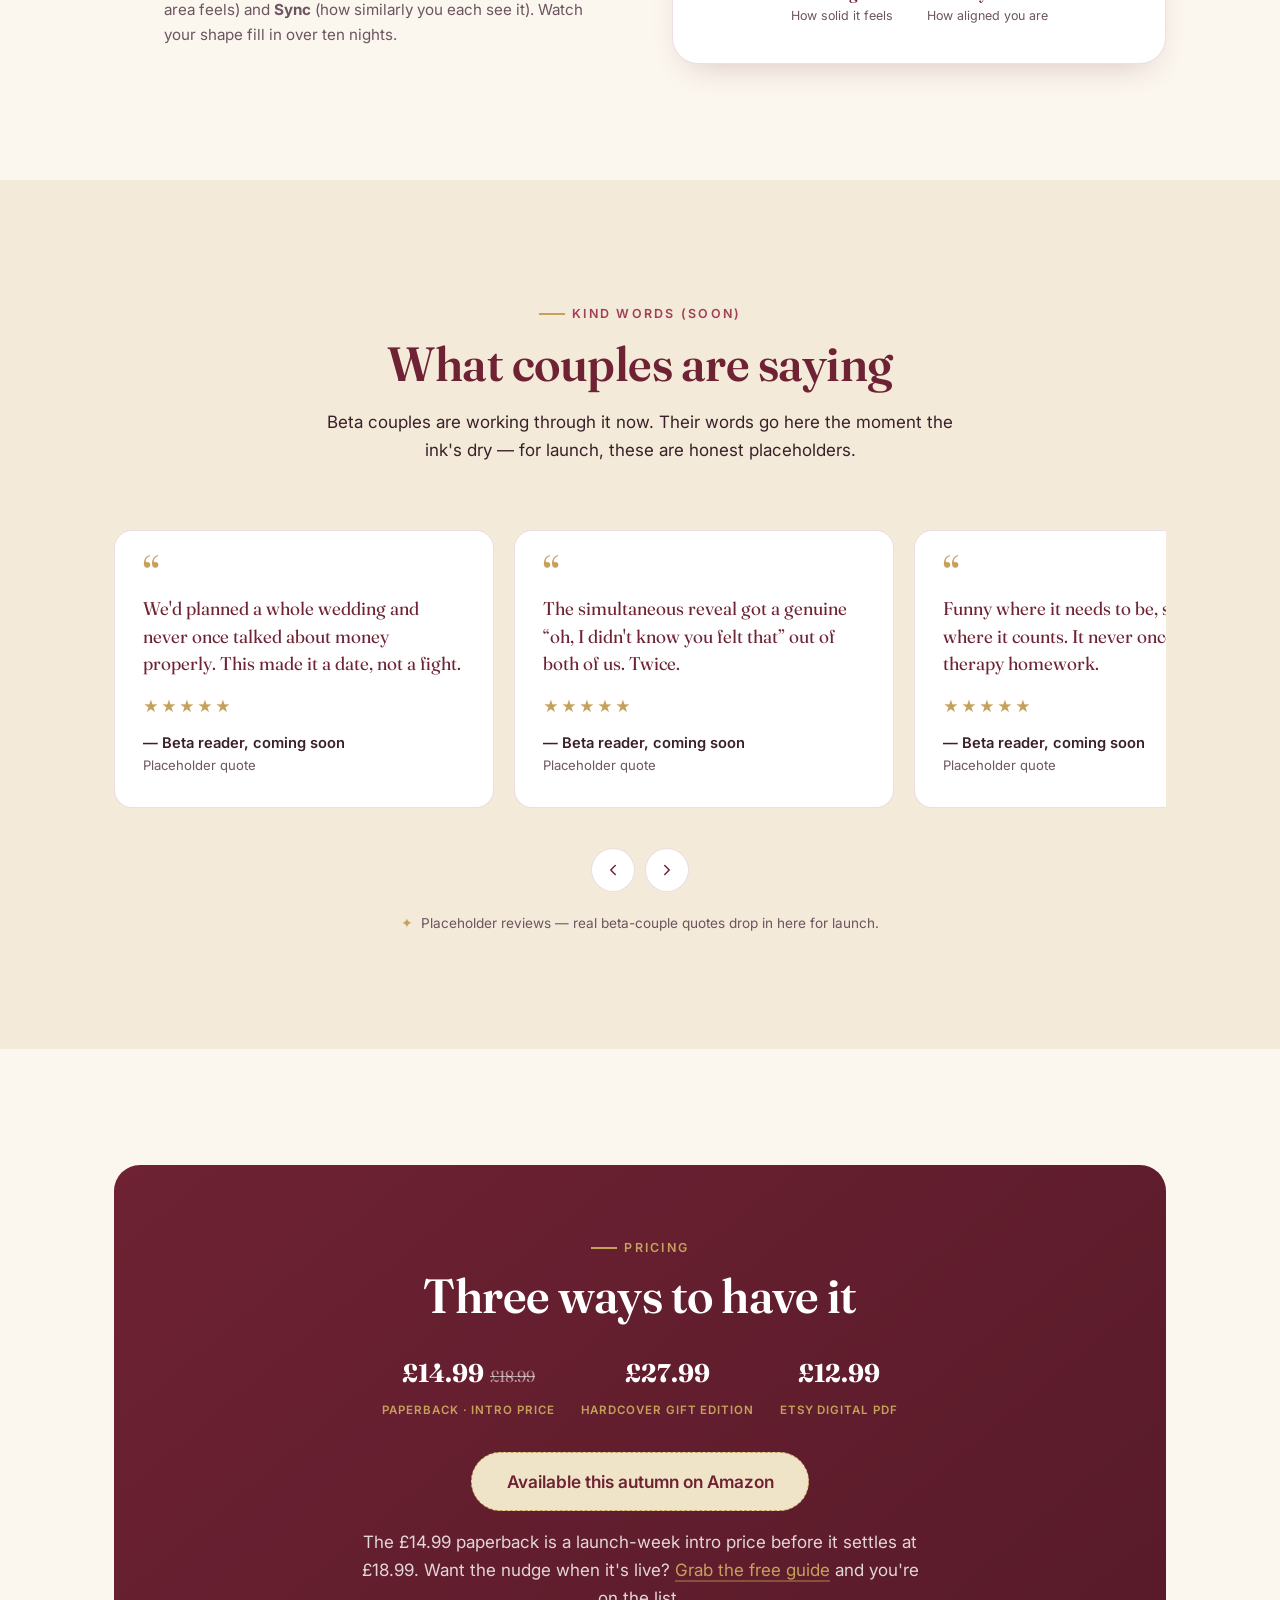
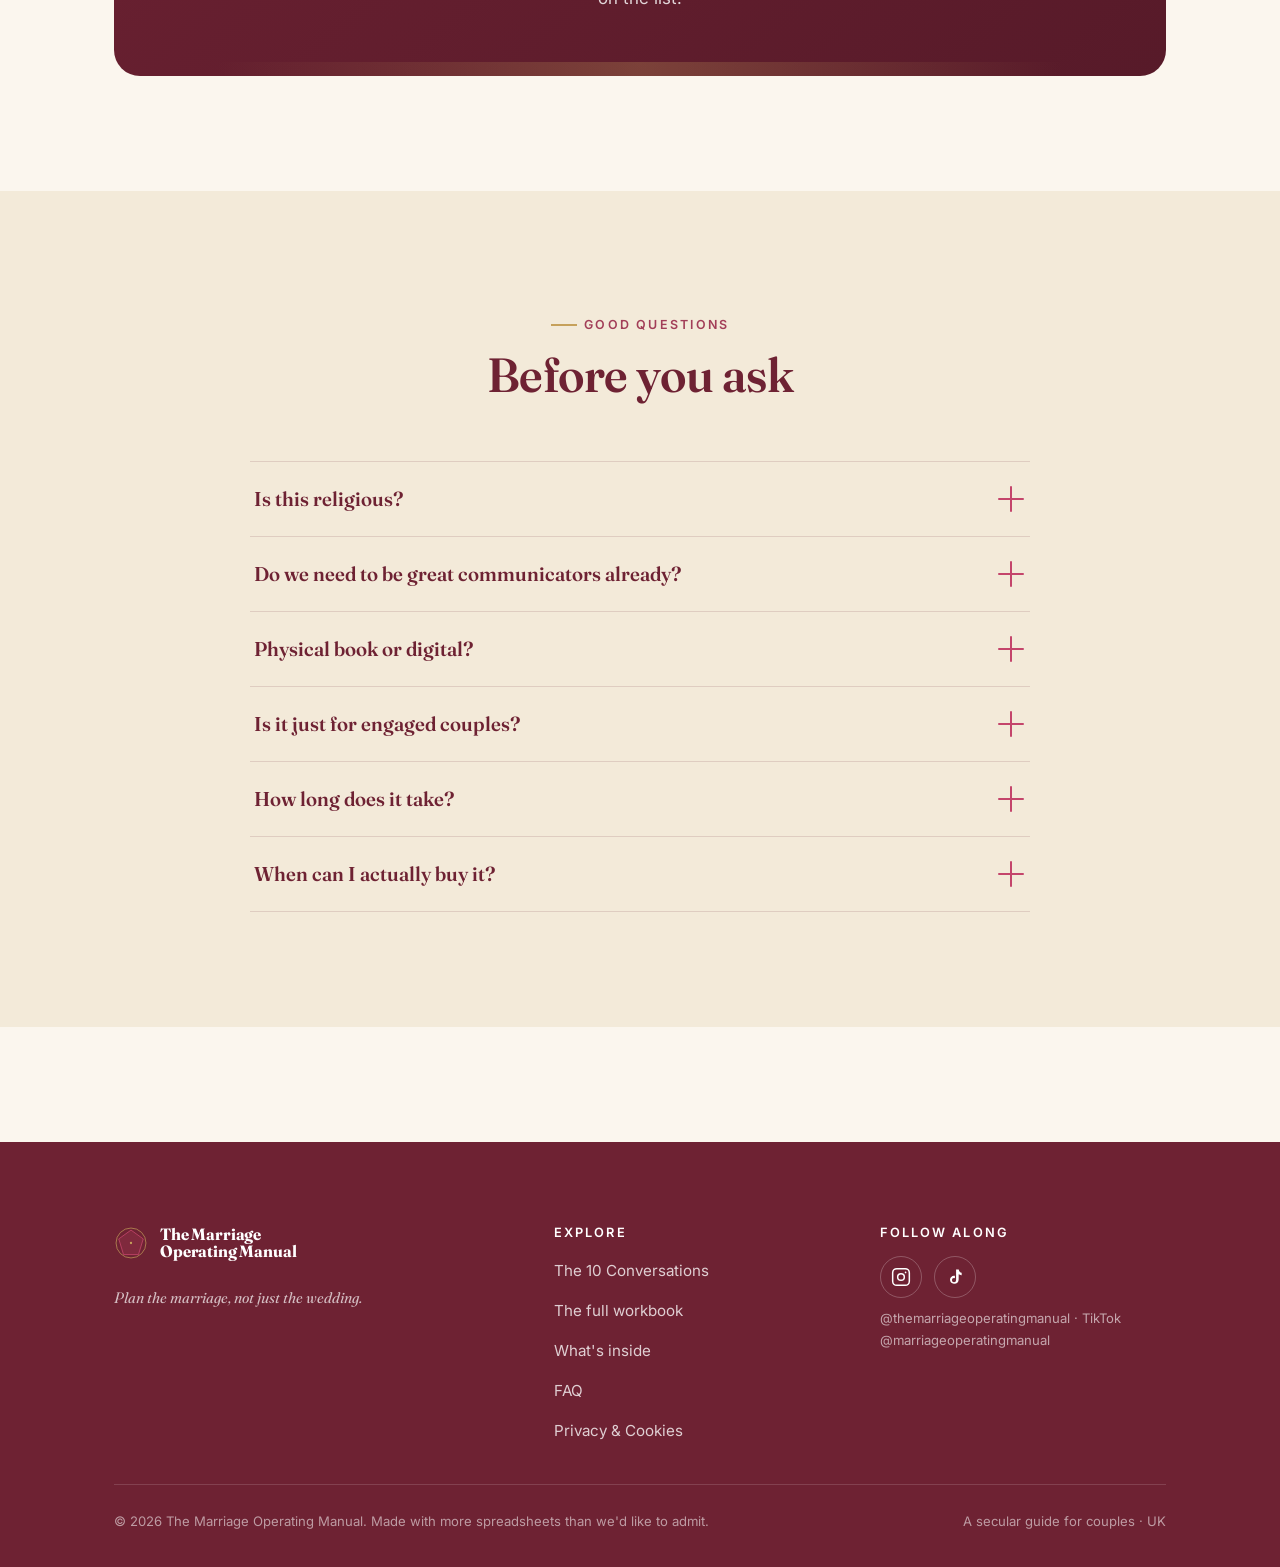
==== commit d4019811: "Self-host fonts; remove all third-party font calls - Fraunces + Inter served locally from assets/fon" ====
--- a/book.html
+++ b/book.html
@@ -11,10 +11,7 @@
   <meta property="og:type" content="book" />
   <meta property="og:image" content="assets/cover.png" />
 
-  <link rel="preconnect" href="https://fonts.googleapis.com" />
-  <link rel="preconnect" href="https://fonts.gstatic.com" crossorigin />
-  <link href="https://fonts.googleapis.com/css2?family=Fraunces:ital,opsz,wght@0,9..144,400;0,9..144,600;0,9..144,700;1,9..144,400;1,9..144,600&family=Inter:ital,wght@0,400;0,500;0,600;0,700;1,400&display=swap" rel="stylesheet" />
-
+  <!-- Fonts (Fraunces + Inter) are self-hosted via @font-face in styles.css — no third-party font calls -->
   <link rel="stylesheet" href="styles.css" />
   <link rel="icon" href="assets/motif.png" type="image/png" />
 </head>
--- a/styles.css
+++ b/styles.css
@@ -2,6 +2,20 @@
    The Marriage Operating Manual — shared stylesheet
    Palette, type, layout and components for index.html + book.html
    ============================================================= */
+
+/* ---------- Self-hosted fonts (no third-party font calls) ----------
+   Fraunces (display) + Inter (body), served from /assets/fonts so no
+   visitor data is sent to Google. font-display: swap keeps text visible
+   while the fonts load. Inter roman uses the variable font (one file
+   covers weights 400–700); everything else is a static weight. */
+@font-face { font-family:'Fraunces'; font-style:normal; font-weight:400; font-display:swap; src:url('assets/fonts/fraunces-400.ttf') format('truetype'); }
+@font-face { font-family:'Fraunces'; font-style:normal; font-weight:600; font-display:swap; src:url('assets/fonts/fraunces-600.ttf') format('truetype'); }
+@font-face { font-family:'Fraunces'; font-style:normal; font-weight:700; font-display:swap; src:url('assets/fonts/fraunces-700.ttf') format('truetype'); }
+@font-face { font-family:'Fraunces'; font-style:italic; font-weight:400; font-display:swap; src:url('assets/fonts/fraunces-400-italic.ttf') format('truetype'); }
+@font-face { font-family:'Fraunces'; font-style:italic; font-weight:600; font-display:swap; src:url('assets/fonts/fraunces-600-italic.ttf') format('truetype'); }
+@font-face { font-family:'Inter'; font-style:normal; font-weight:100 900; font-display:swap; src:url('assets/fonts/inter-variable.ttf') format('truetype'); }
+@font-face { font-family:'Inter'; font-style:italic; font-weight:400; font-display:swap; src:url('assets/fonts/inter-400-italic.ttf') format('truetype'); }
+
 
 /* ---------- Design tokens ---------- */
 :root {
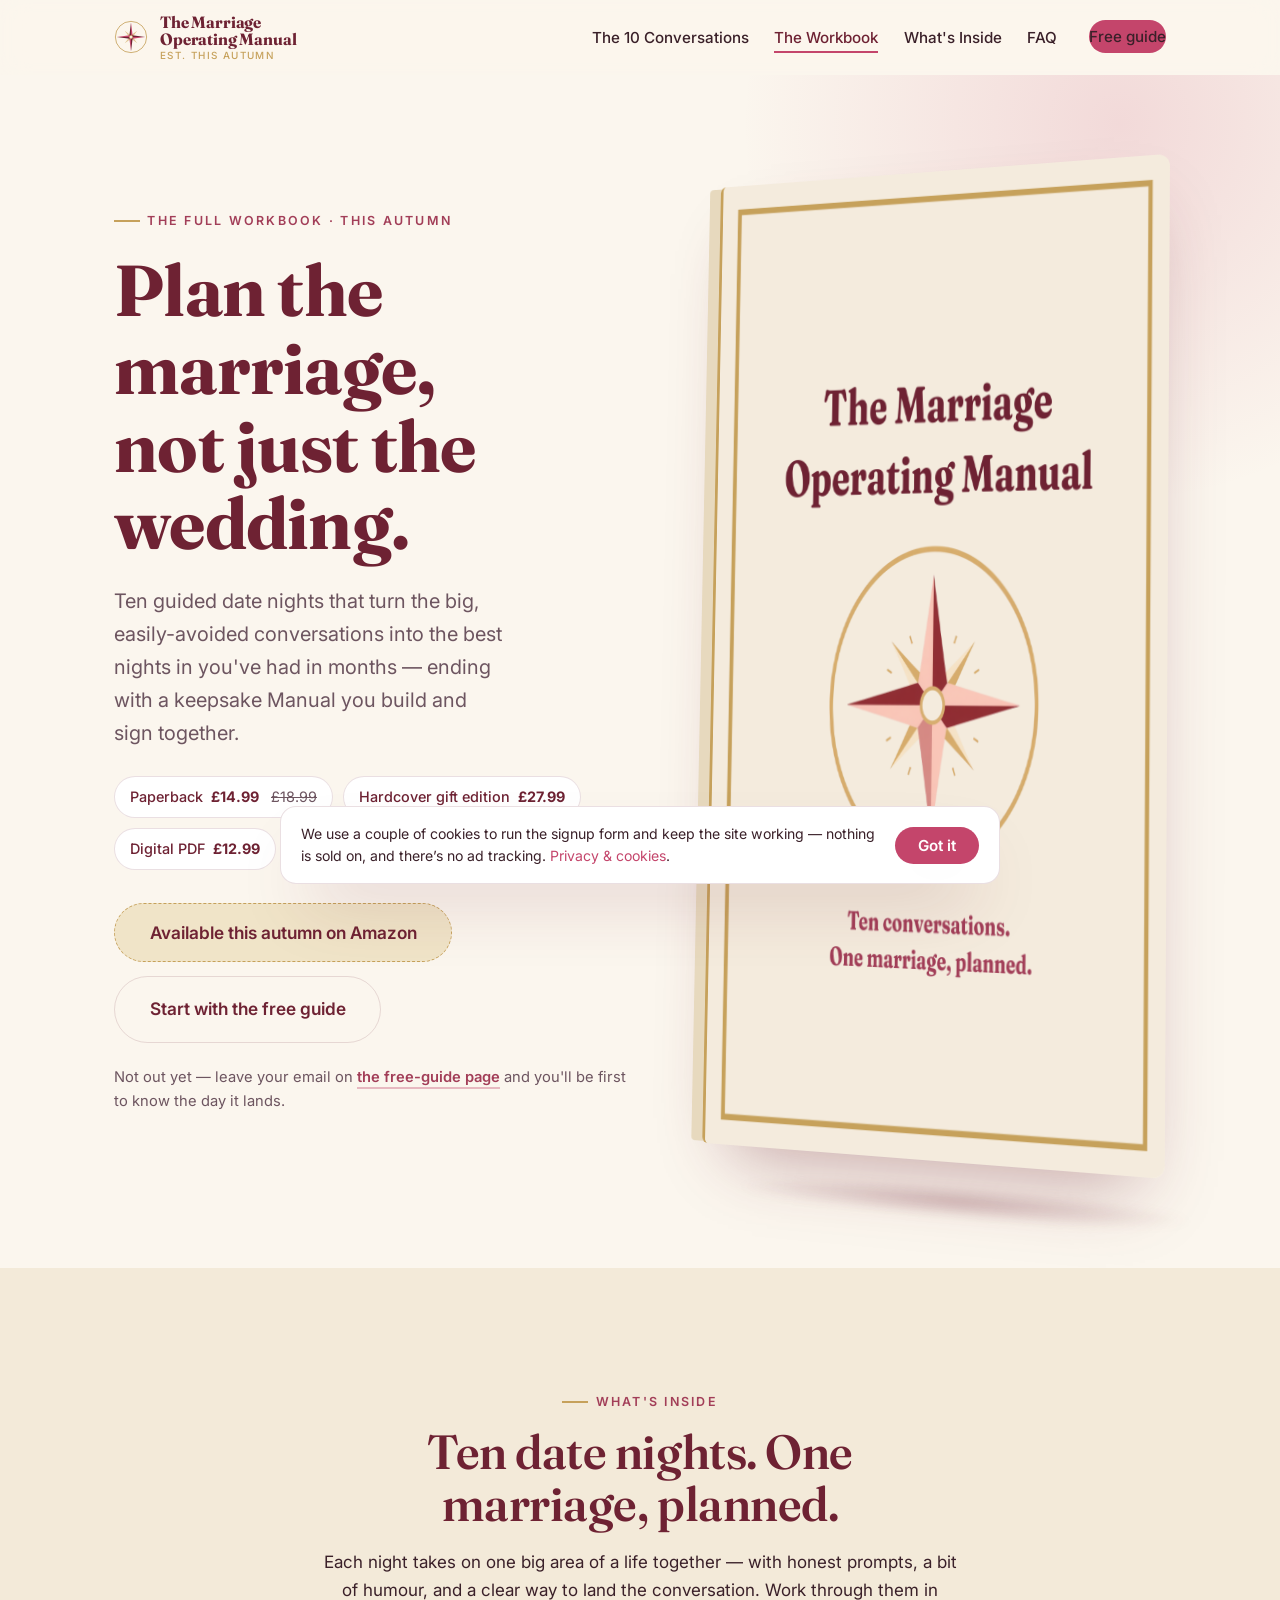
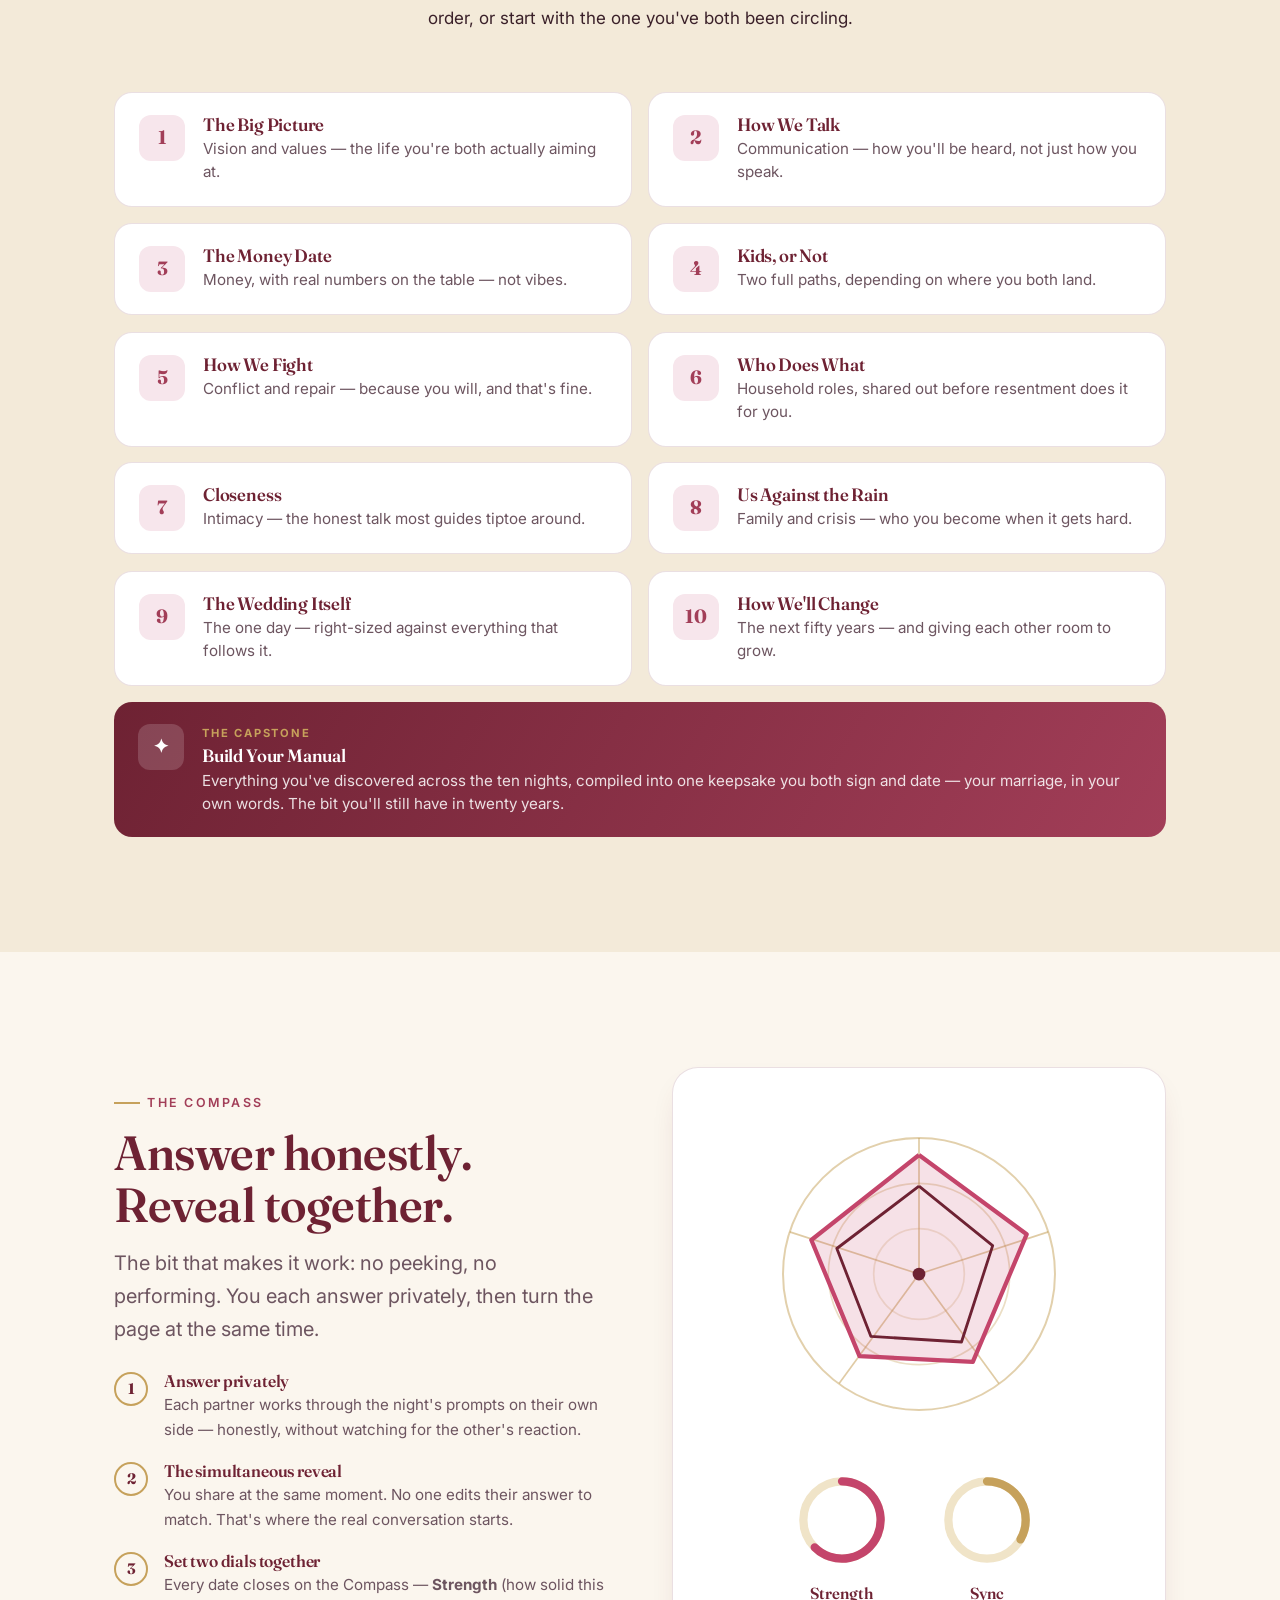
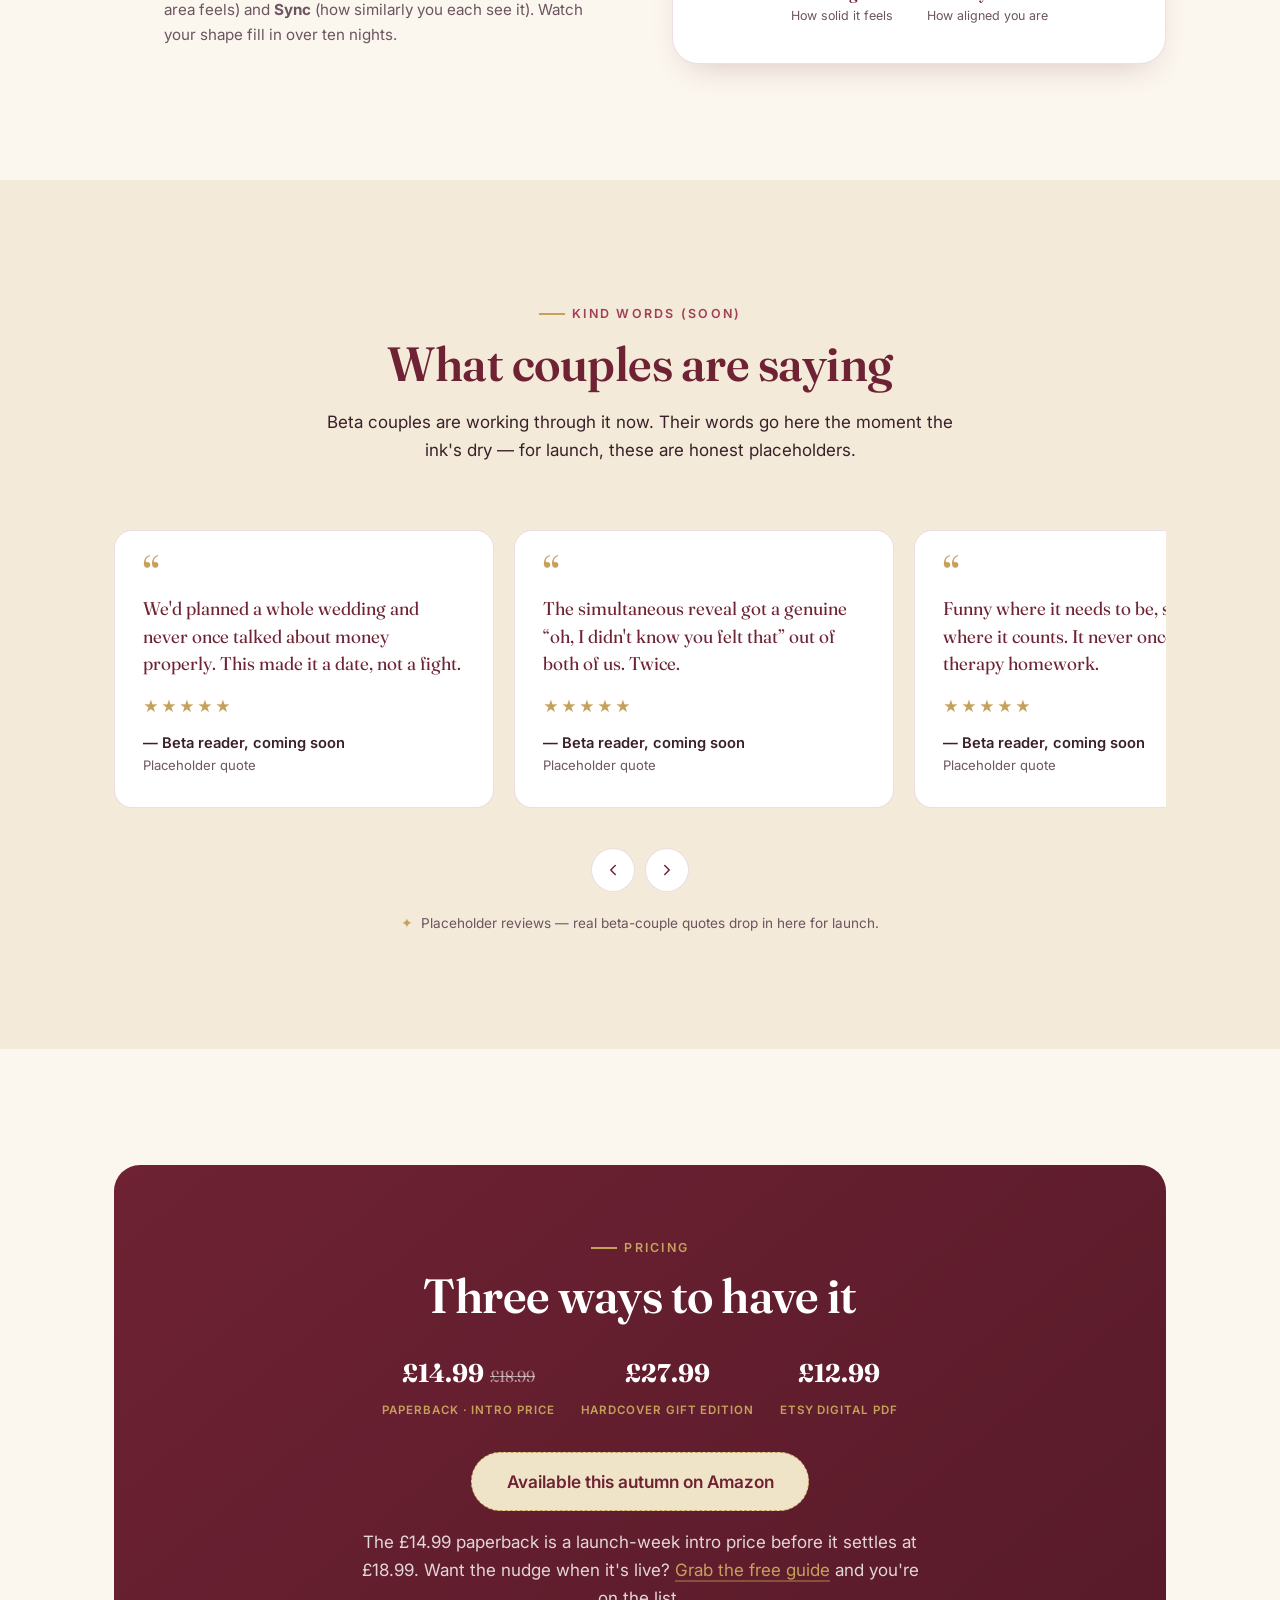
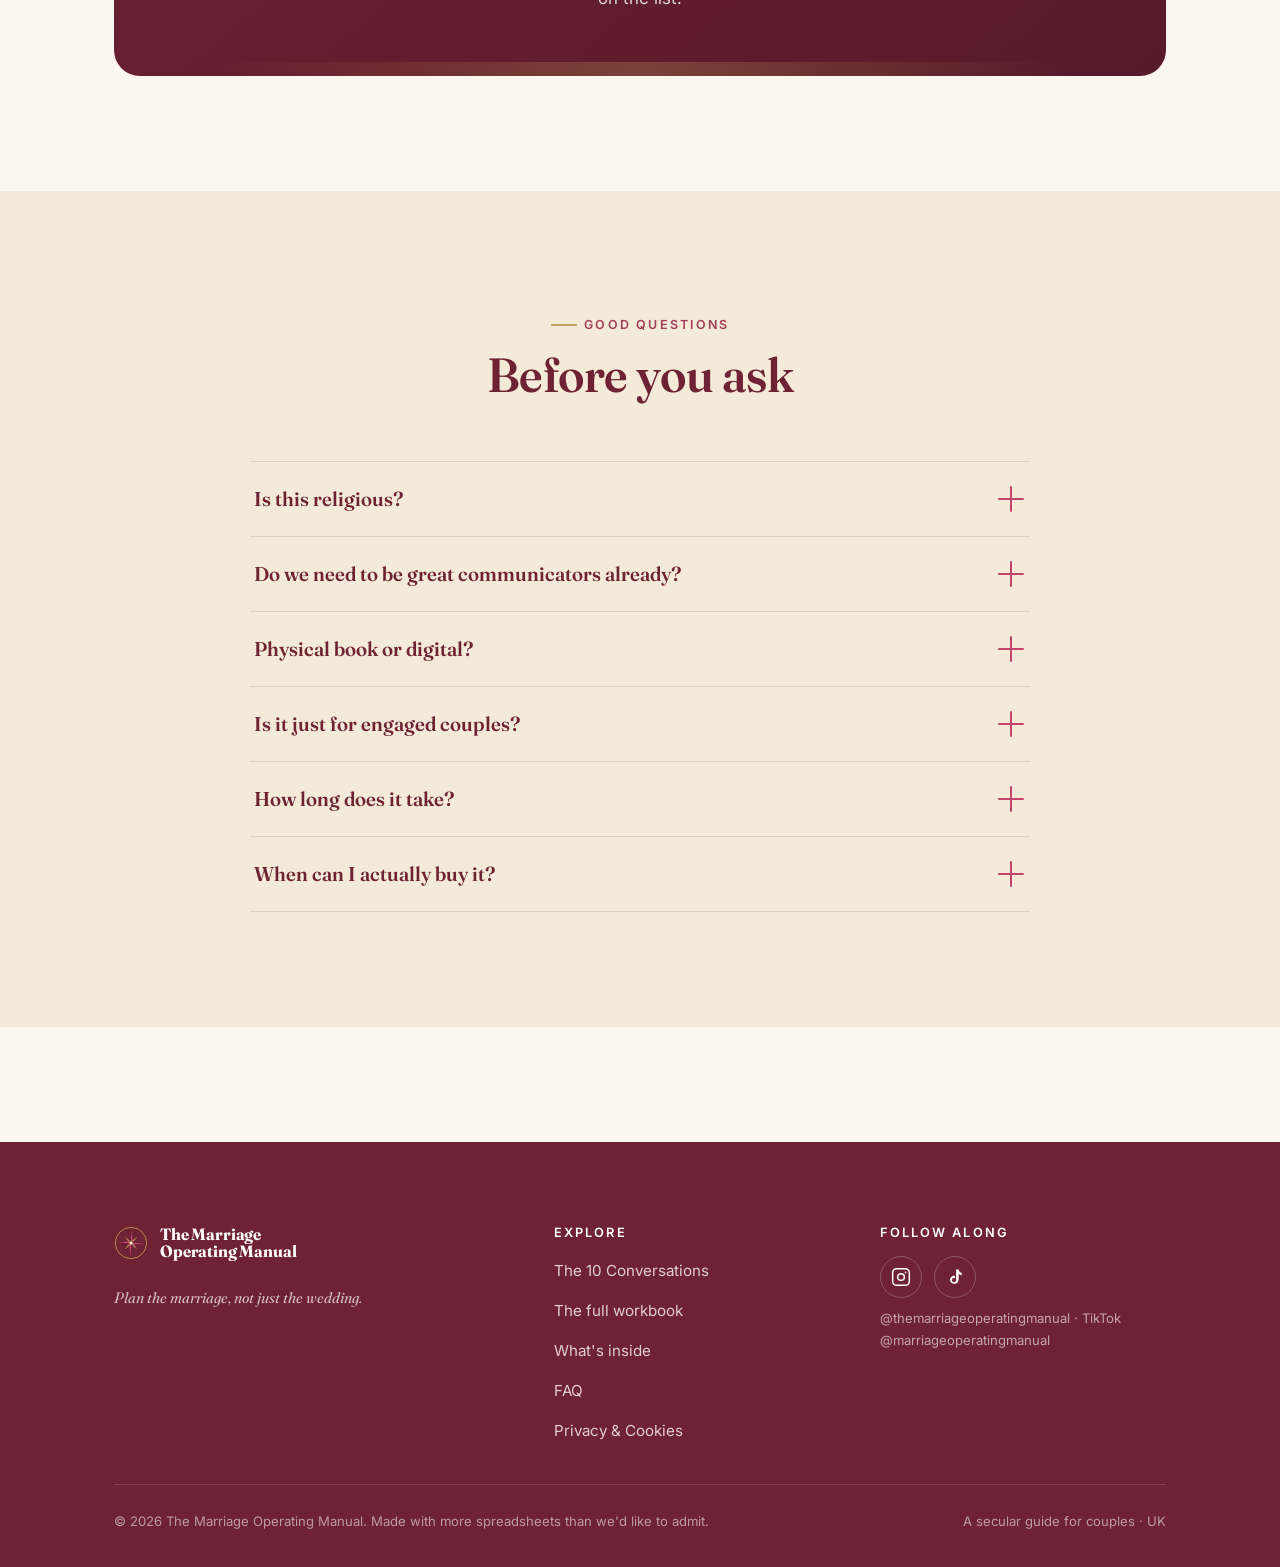
==== commit 6ad195b2: "New brand: compass logo + updated V2 cover across the site - Replaced the radar brand mark with the " ====
--- a/book.html
+++ b/book.html
@@ -13,7 +13,7 @@
 
   <!-- Fonts (Fraunces + Inter) are self-hosted via @font-face in styles.css — no third-party font calls -->
   <link rel="stylesheet" href="styles.css" />
-  <link rel="icon" href="assets/motif.png" type="image/png" />
+  <link rel="icon" href="assets/logo.svg" type="image/svg+xml" />
 </head>
 <body>
 
@@ -21,18 +21,7 @@
   <header class="site-header">
     <nav class="wrap nav" aria-label="Primary">
       <a class="brand" href="index.html" aria-label="The Marriage Operating Manual — home">
-        <svg class="brand-radar" viewBox="0 0 100 100" fill="none" aria-hidden="true">
-          <circle cx="50" cy="50" r="44" stroke="#C6A15B" stroke-width="2"/>
-          <g stroke="#C6A15B" stroke-width="1.2" opacity="0.6">
-            <line x1="50" y1="50" x2="50" y2="6"/>
-            <line x1="50" y1="50" x2="91.8" y2="36.4"/>
-            <line x1="50" y1="50" x2="75.9" y2="91.2"/>
-            <line x1="50" y1="50" x2="24.1" y2="91.2"/>
-            <line x1="50" y1="50" x2="8.2" y2="36.4"/>
-          </g>
-          <polygon points="50,12 86,38 72,84 28,84 14,38" fill="#C4456B" fill-opacity="0.16" stroke="#C4456B" stroke-width="2.4"/>
-          <circle cx="50" cy="50" r="3.4" fill="#6E2233"/>
-        </svg>
+        <img class="brand-radar" src="assets/logo.svg" alt="" width="34" height="34" aria-hidden="true" />
         <span>The Marriage<br>Operating Manual
           <small>Est. this autumn</small>
         </span>
@@ -77,7 +66,7 @@
           <div class="cover-visual">
             <div class="cover-shell">
               <img class="cover-img" src="assets/cover.png"
-                   alt="The front cover of The Marriage Operating Manual, showing the pentagon radar motif"
+                   alt="The front cover of The Marriage Operating Manual, showing the compass motif"
                    width="700" height="990" loading="eager" />
             </div>
           </div>
@@ -335,11 +324,7 @@
       <div class="footer-grid">
         <div class="footer-brand">
           <a class="brand" href="index.html">
-            <svg class="brand-radar" viewBox="0 0 100 100" fill="none" aria-hidden="true">
-              <circle cx="50" cy="50" r="44" stroke="#C6A15B" stroke-width="2"/>
-              <polygon points="50,12 86,38 72,84 28,84 14,38" fill="#C4456B" fill-opacity="0.2" stroke="#C4456B" stroke-width="2.4"/>
-              <circle cx="50" cy="50" r="3.4" fill="#C6A15B"/>
-            </svg>
+            <img class="brand-radar" src="assets/logo.svg" alt="" width="34" height="34" aria-hidden="true" />
             <span>The Marriage<br>Operating Manual</span>
           </a>
           <p class="footer-tagline">Plan the marriage, not just the wedding.</p>
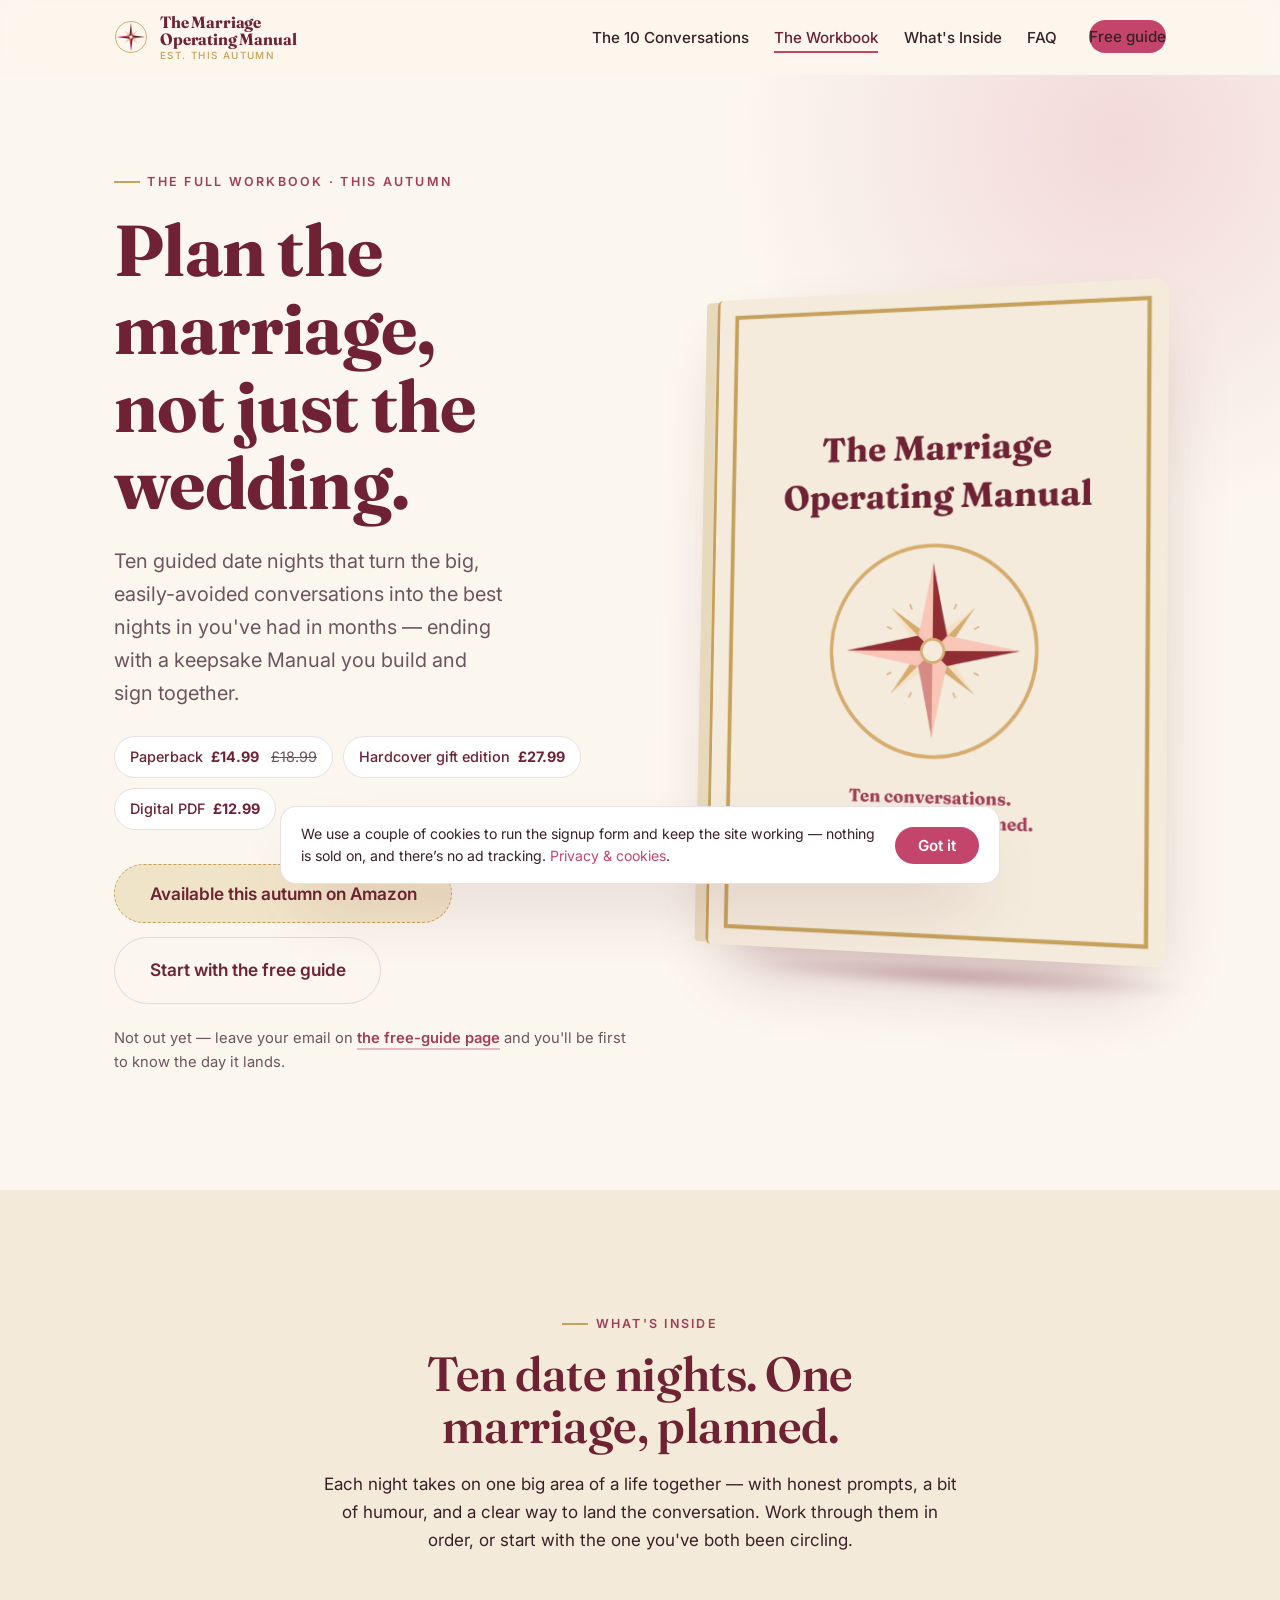
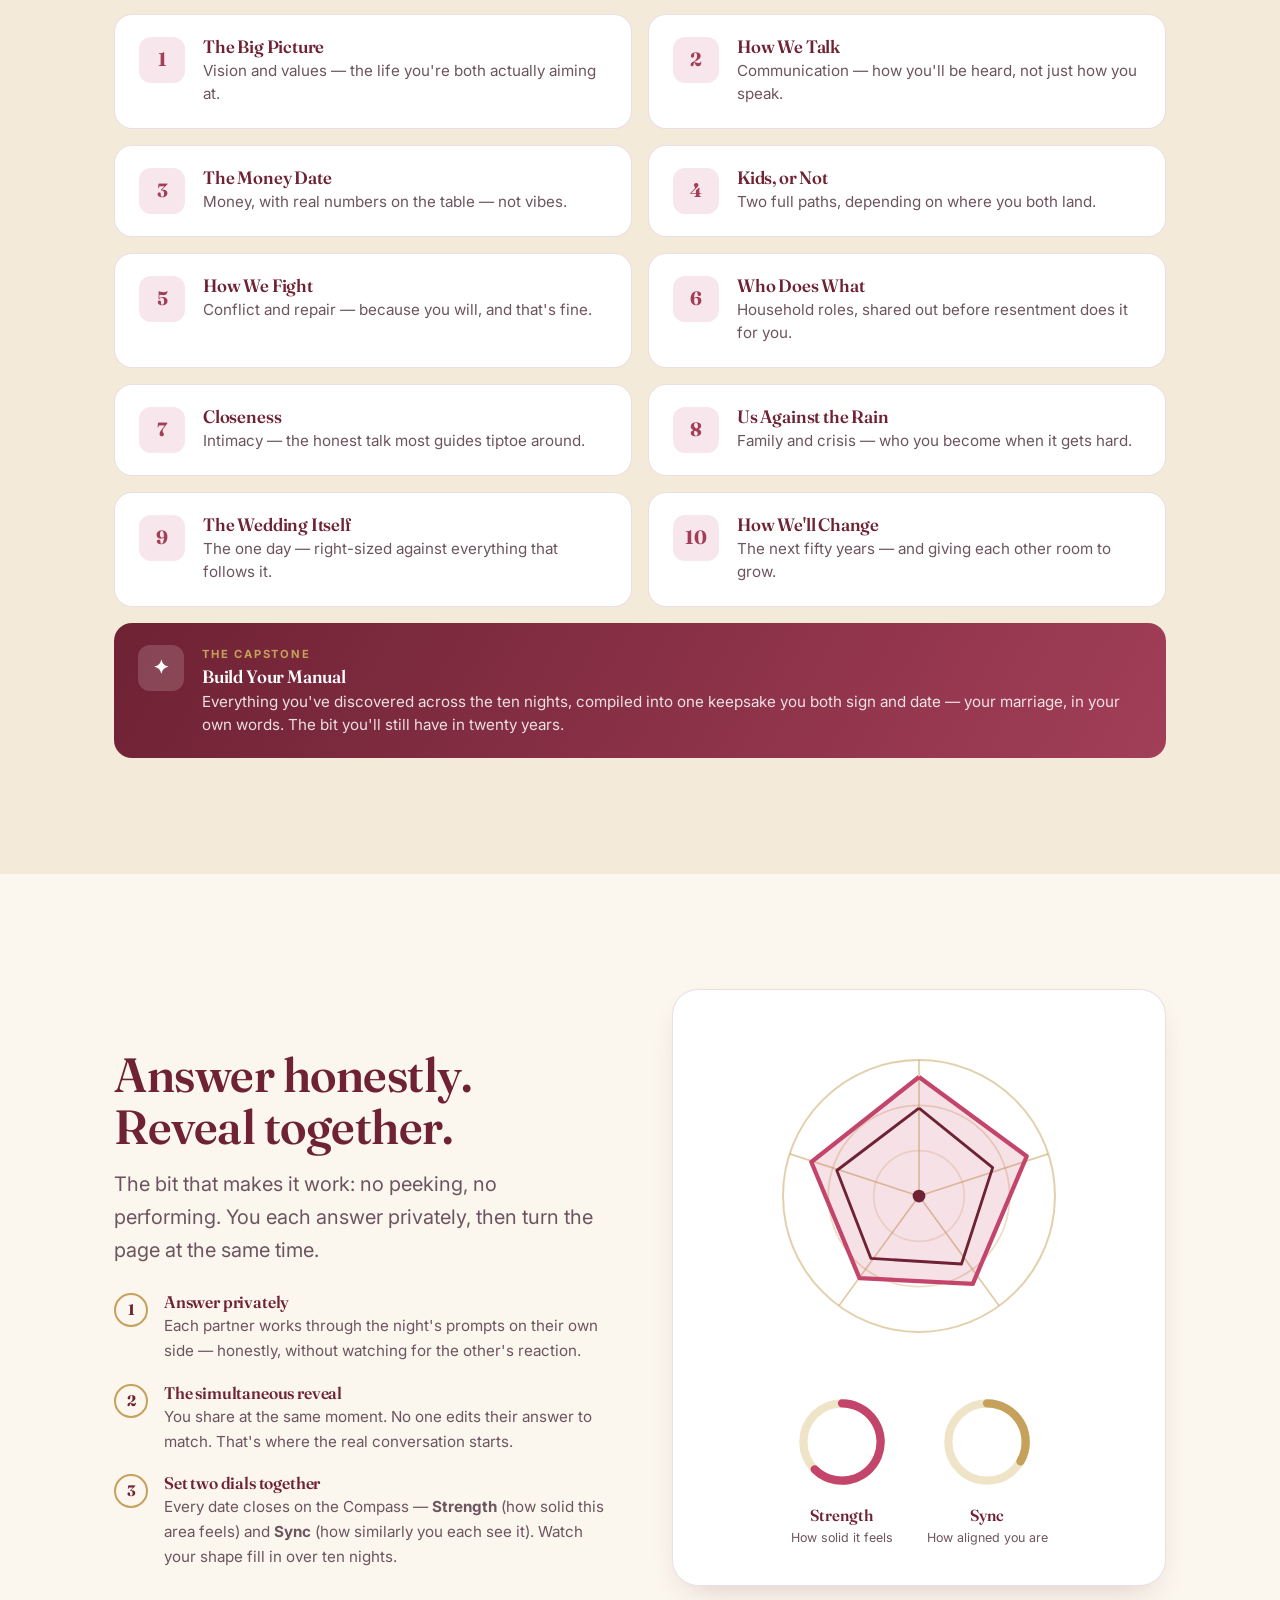
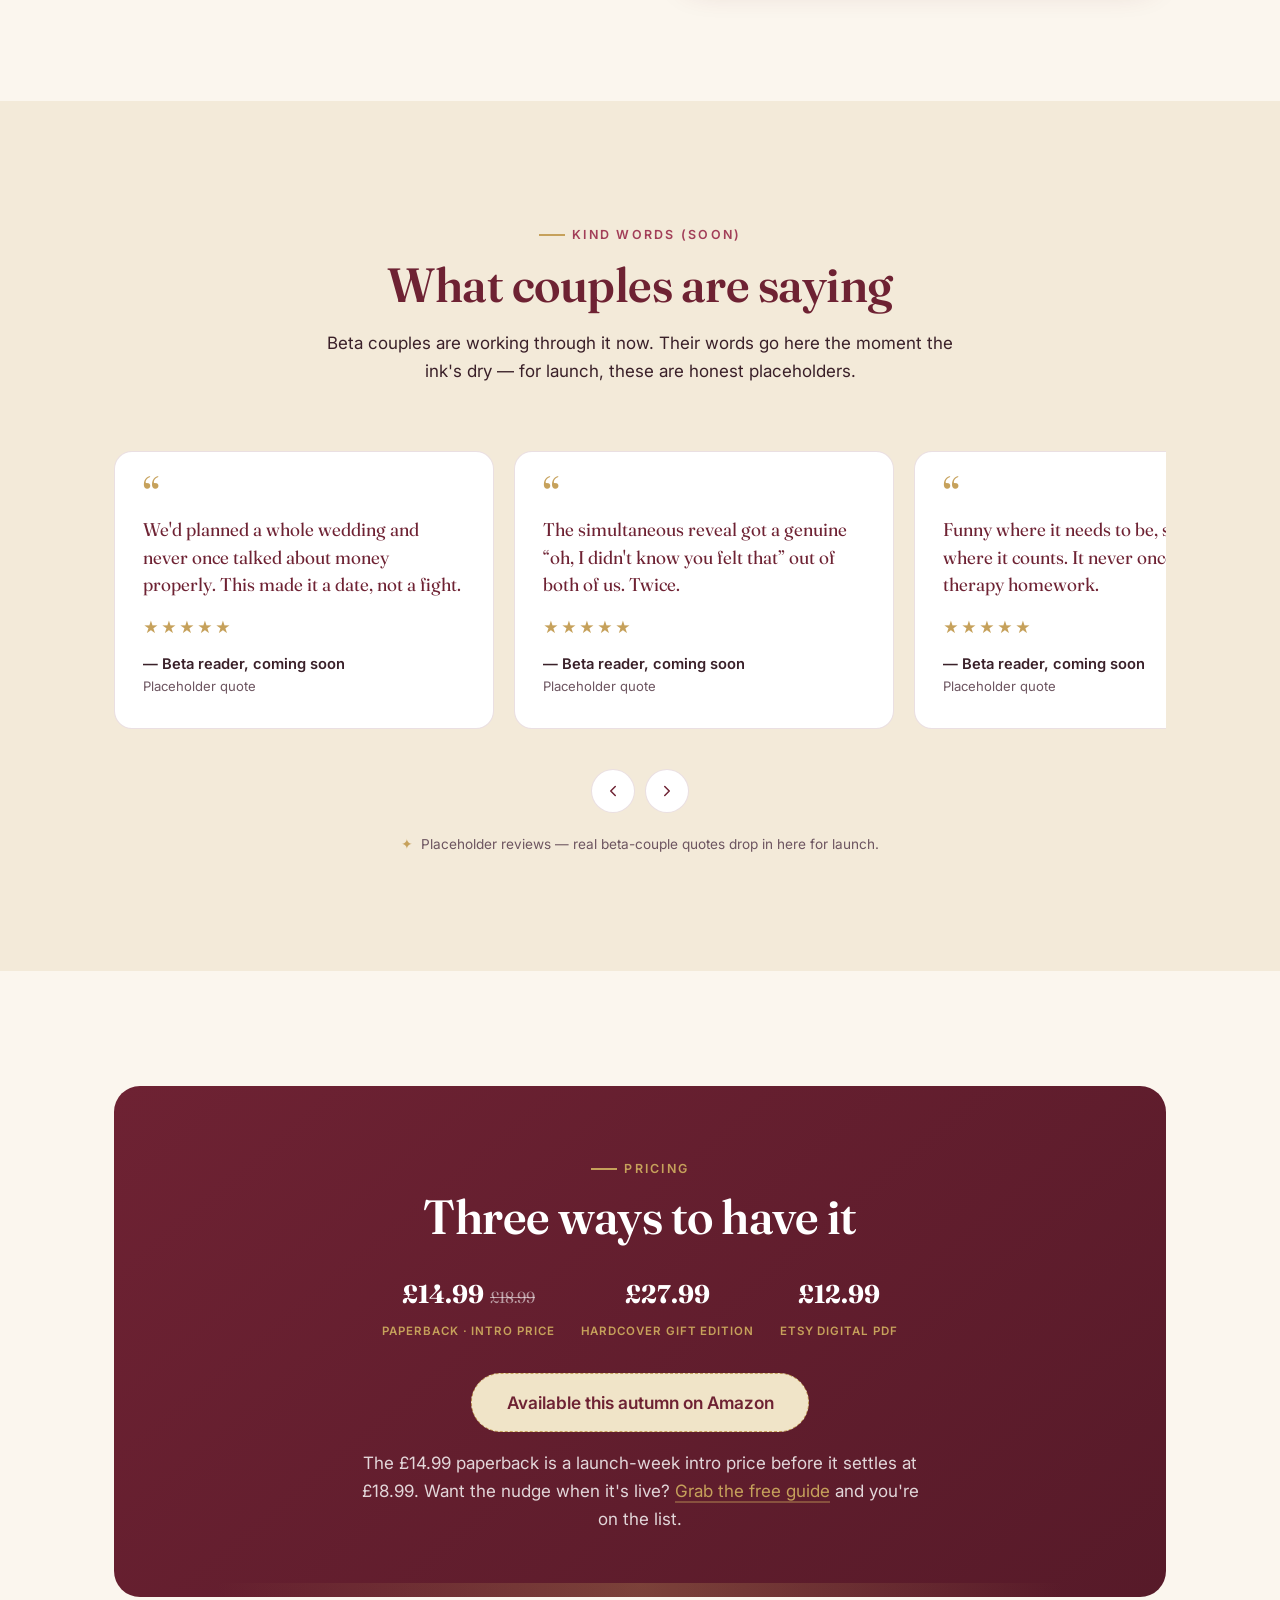
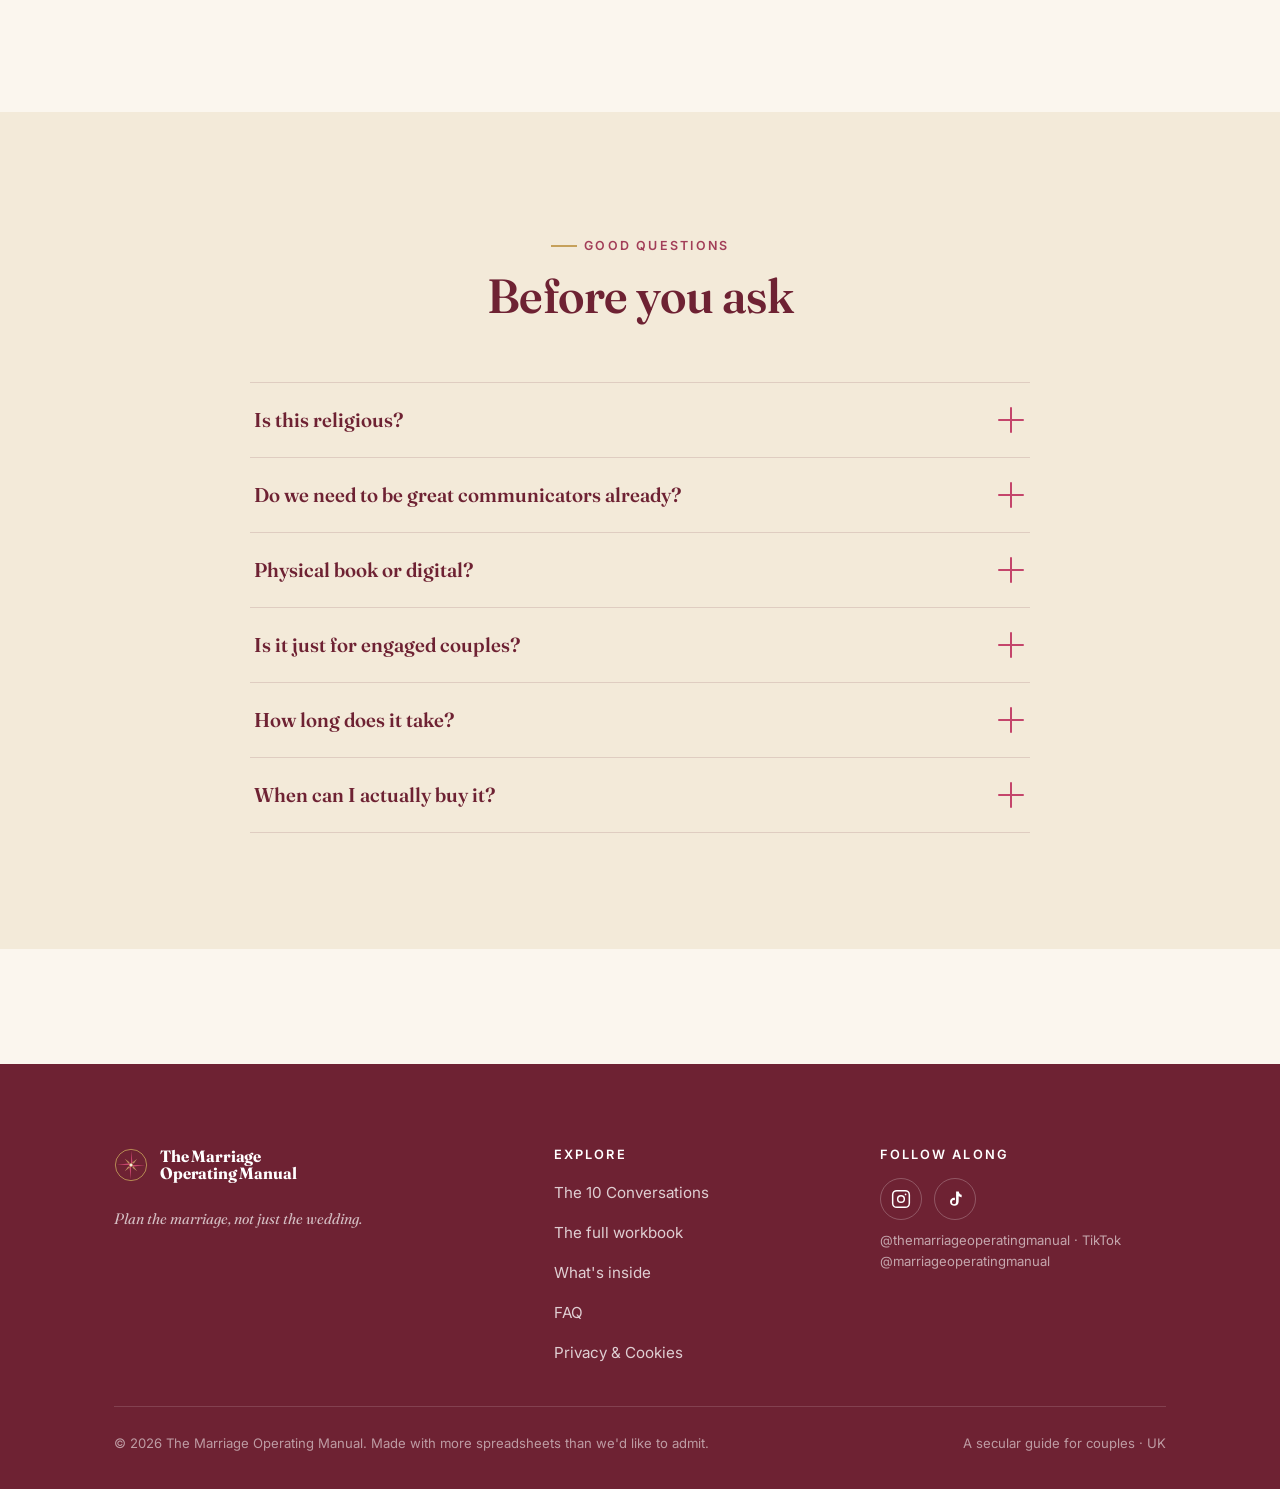
==== commit 0a5b513e: "Add Cloudflare Web Analytics; update privacy policy; fix signup success state" ====
--- a/book.html
+++ b/book.html
@@ -363,5 +363,9 @@
   </footer>
 
   <script src="script.js"></script>
+  <!-- Cloudflare Web Analytics — cookieless, no personal data, no consent banner required.
+       Site added 1 Aug 2026 · host themarriageoperatingmanual.com · manual (JS snippet) install. -->
+  <script defer src="https://static.cloudflareinsights.com/beacon.min.js"
+          data-cf-beacon='{"token": "03fe85f48778445abb5bef1cd643fc3a"}'></script>
 </body>
 </html>
--- a/styles.css
+++ b/styles.css
@@ -72,7 +72,7 @@
   overflow-x: hidden;
 }
 
-img { max-width: 100%; display: block; }
+img { max-width: 100%; height: auto; display: block; }
 a { color: var(--rose); text-decoration: none; }
 a:hover { color: var(--deep-rose); }
 button { font-family: inherit; cursor: pointer; }
@@ -755,3 +755,10 @@
   .radar-draw path, .radar-draw circle, .radar-draw line, .radar-draw polygon { stroke-dashoffset: 0; }
   .radar-draw polygon.fill { fill-opacity: 0.16; }
 }
+
+/* When the MailerLite form reports success it hides its own body and shows
+   .ml-form-successBody — but it knows nothing about the card heading we wrote
+   above the embed, which otherwise sits there still saying "Name, email…"
+   next to a thank-you message. script.js flags the card; we hide them here. */
+.capture-card.is-submitted h3,
+.capture-card.is-submitted .form-sub { display: none; }
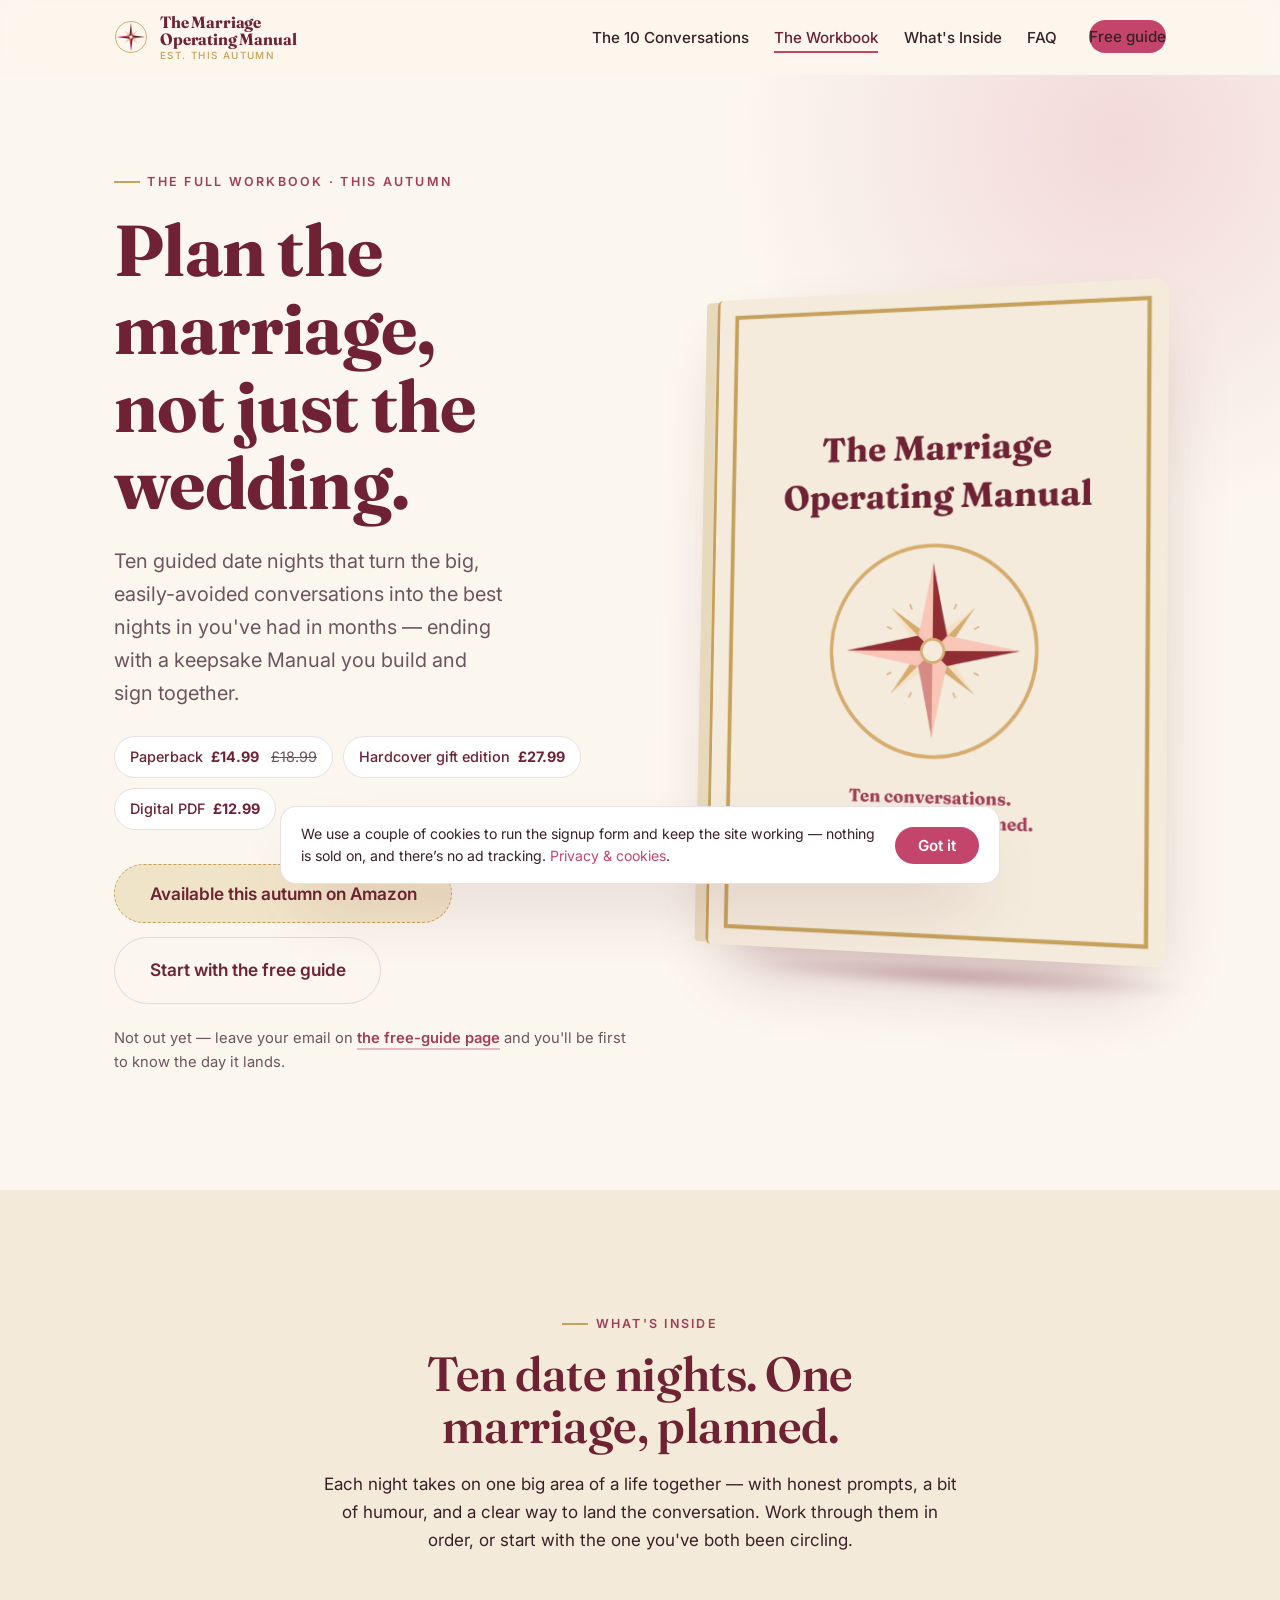
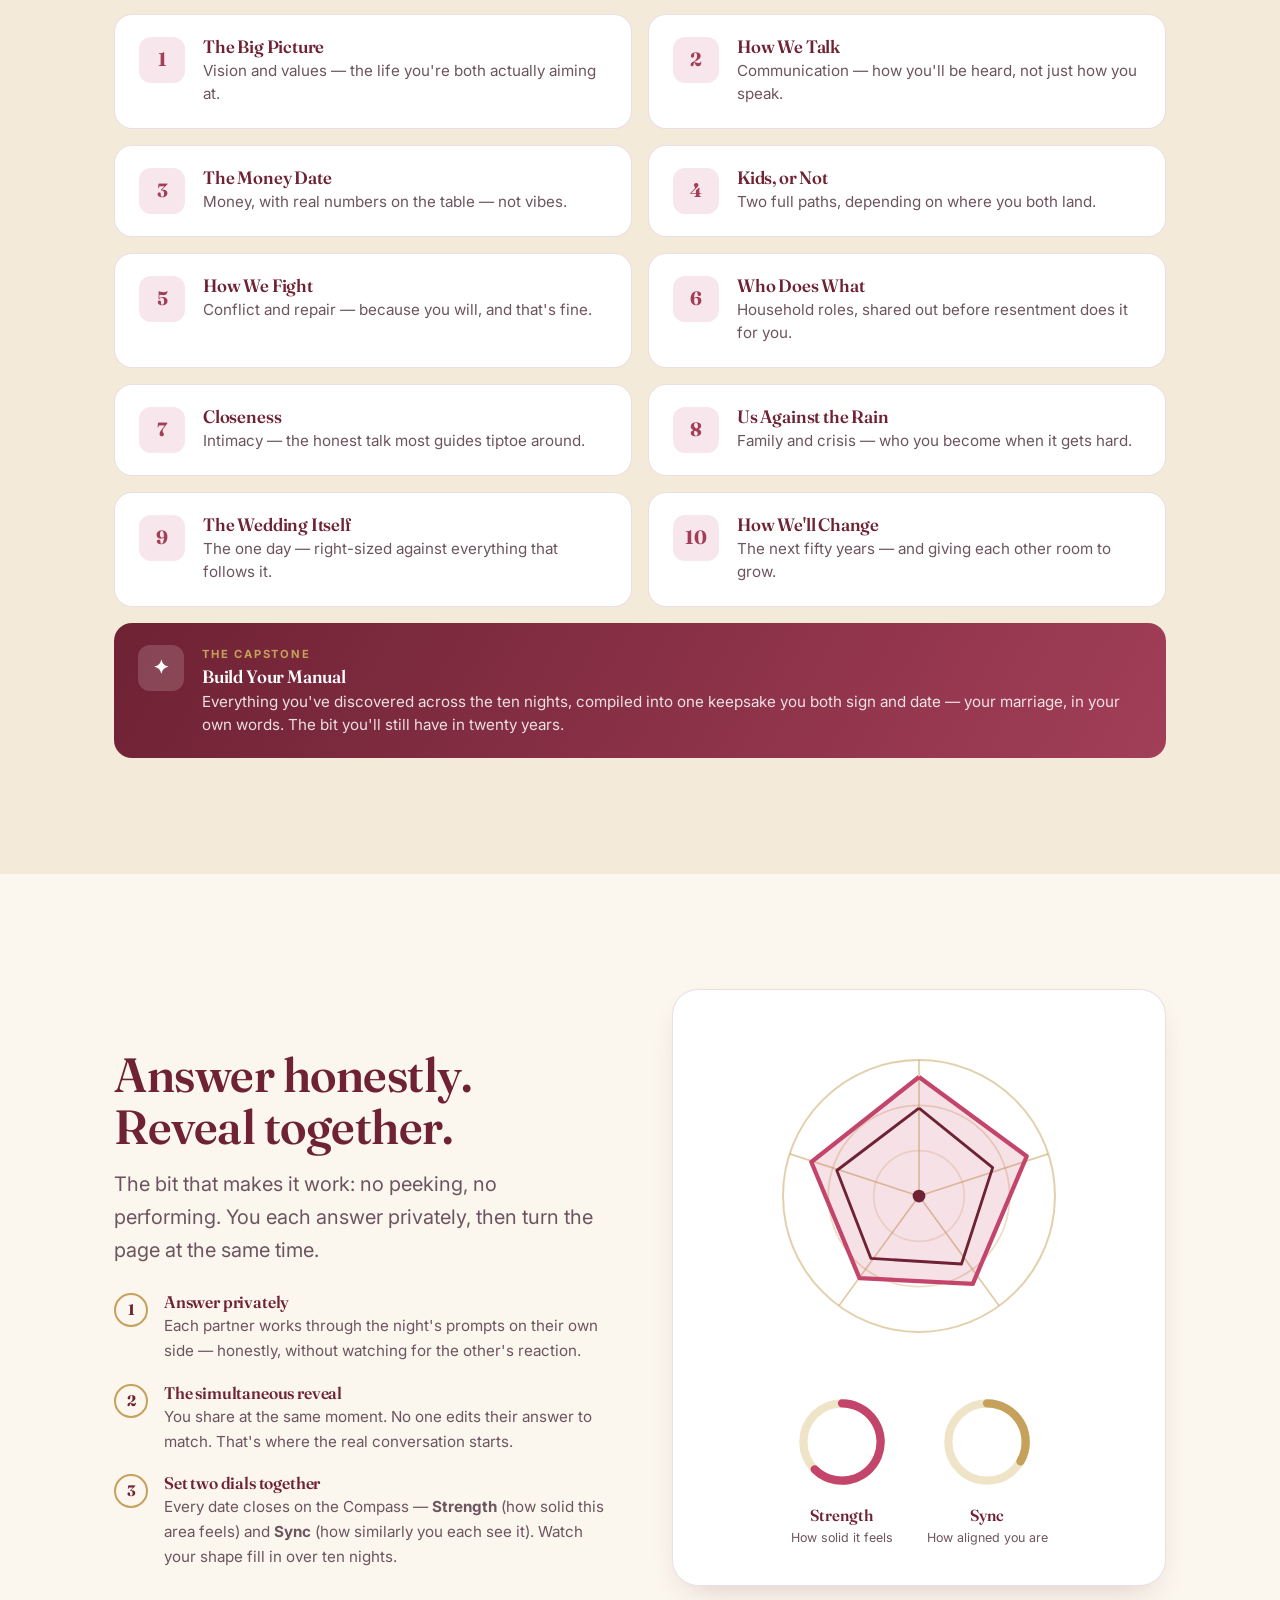
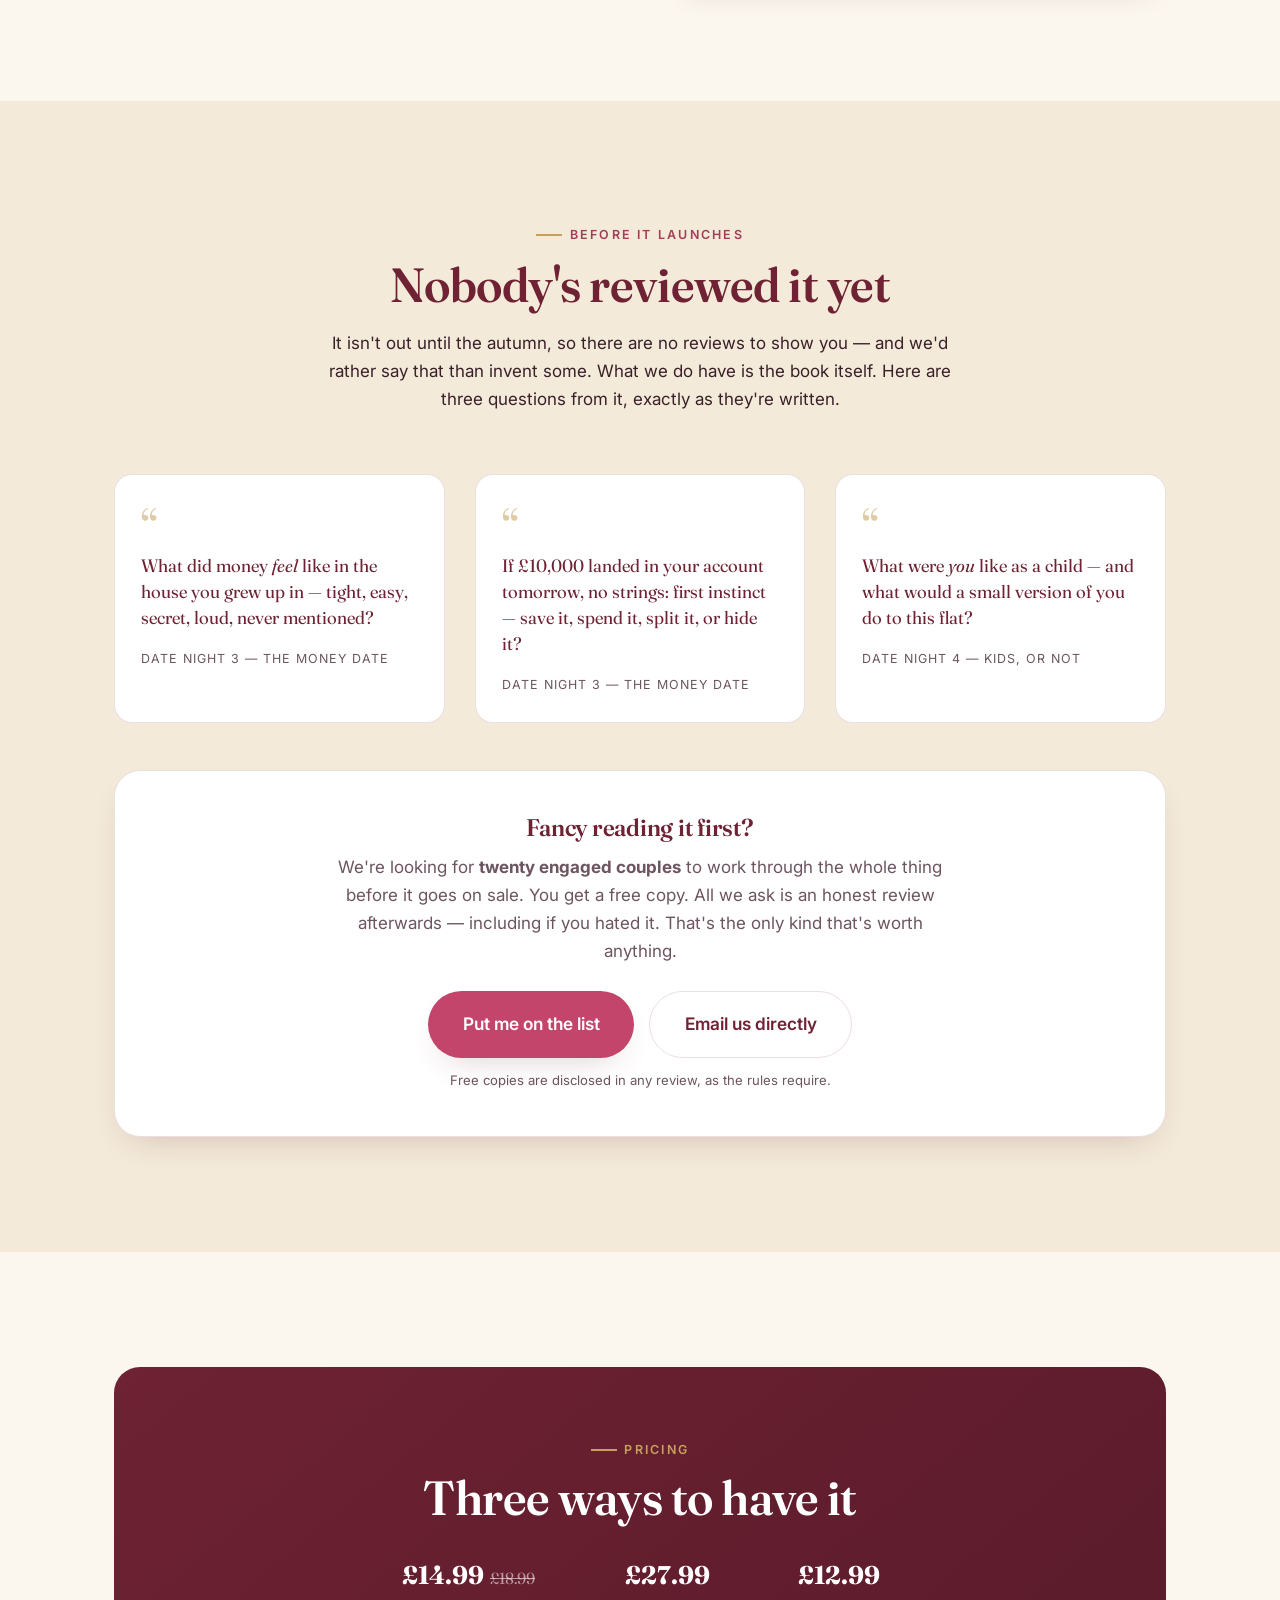
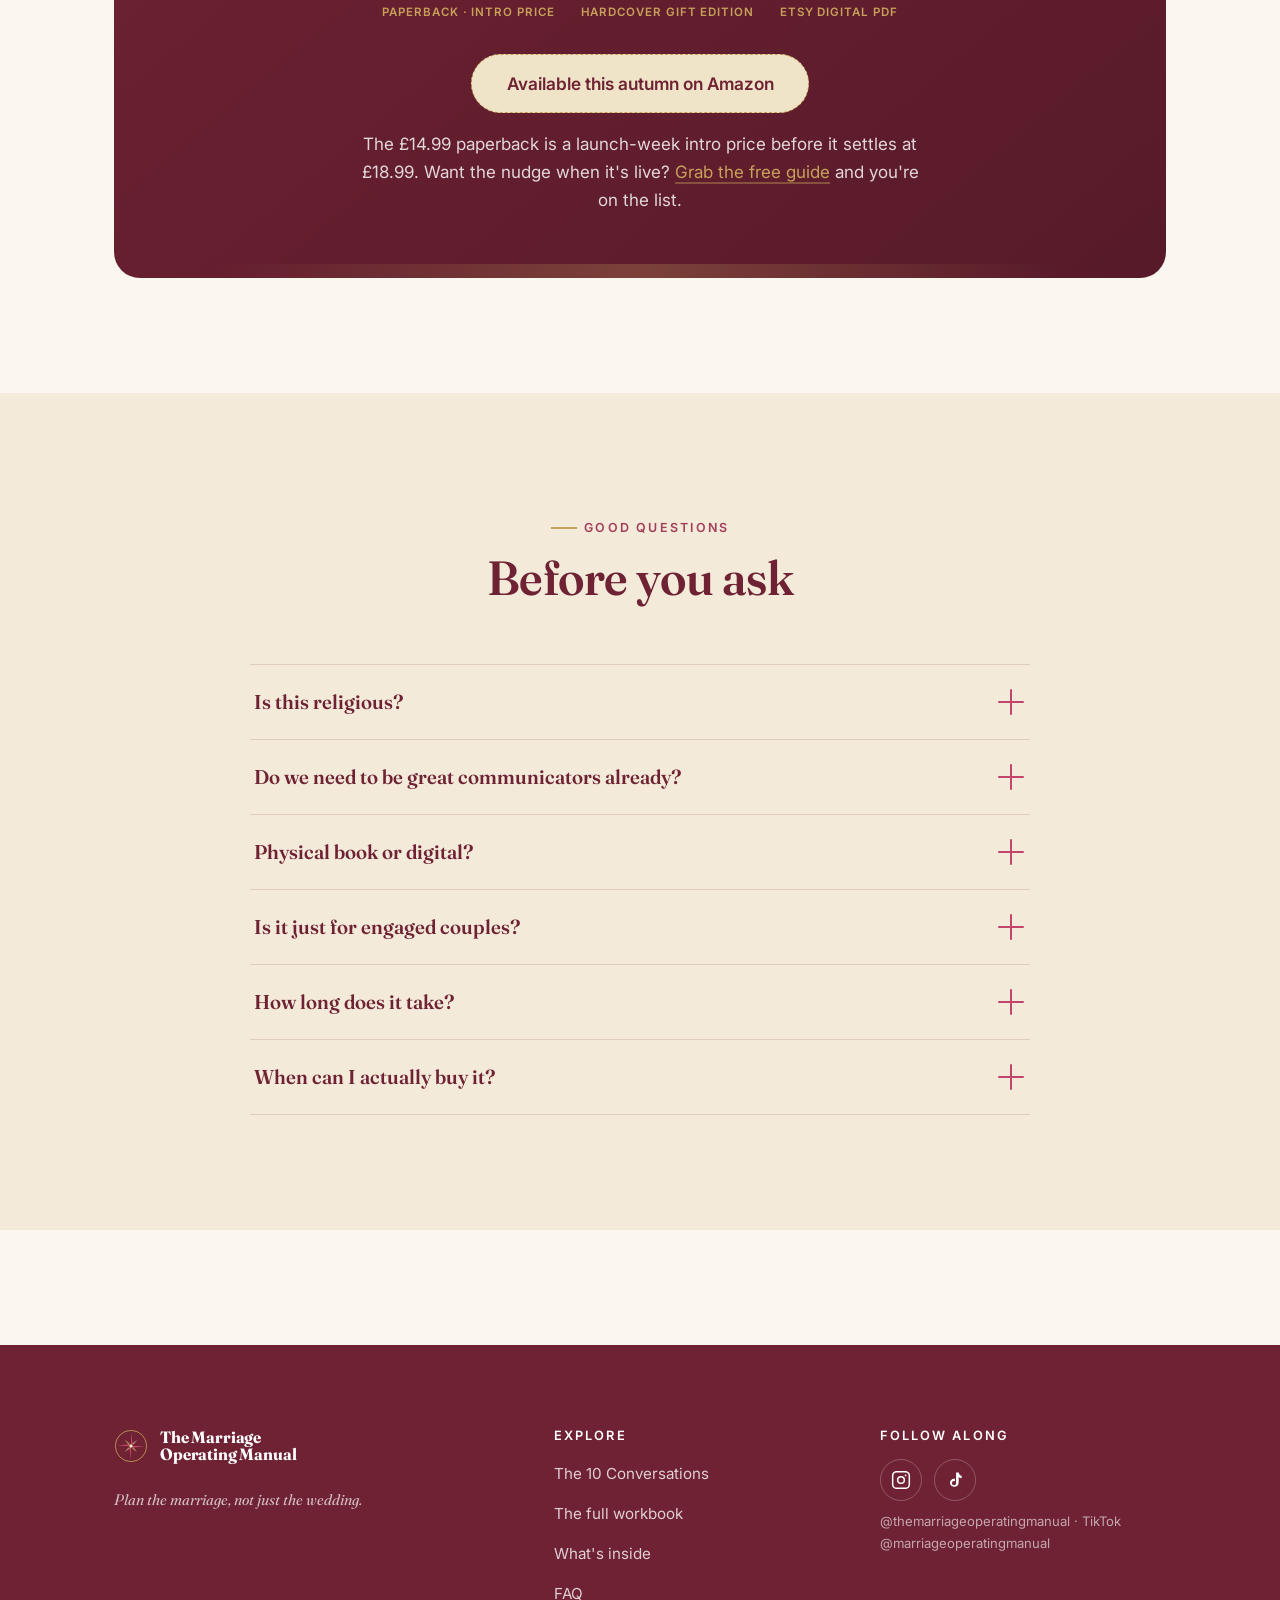
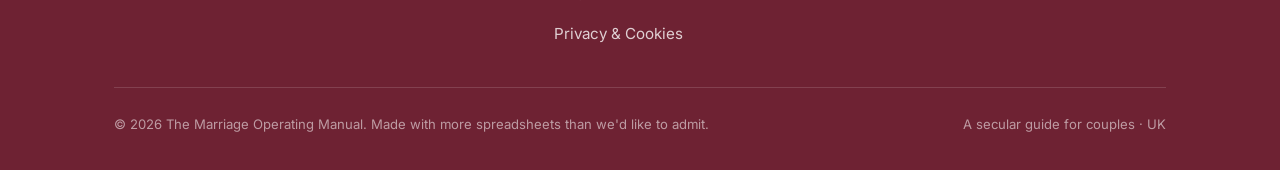
==== commit b119cbba: "Replace placeholder testimonials with real sample questions + early-reader invitation" ====
--- a/book.html
+++ b/book.html
@@ -209,47 +209,41 @@
       </div>
     </section>
 
-    <!-- ============ Testimonials ============ -->
+    <!-- ============ Early readers / real sample questions ============ -->
     <section class="section section--tint" id="reviews">
       <div class="wrap">
         <div class="section-head centered reveal">
-          <span class="eyebrow centered">Kind words (soon)</span>
-          <h2>What couples are saying</h2>
-          <p>Beta couples are working through it now. Their words go here the moment the ink's dry — for launch, these are honest placeholders.</p>
-        </div>
-
-        <div class="tcarousel reveal" data-delay="1">
-          <div class="ttrack">
-            <figure class="tcard">
-              <div class="quote-mark">“</div>
-              <blockquote>We'd planned a whole wedding and never once talked about money properly. This made it a date, not a fight.</blockquote>
-              <div class="stars" aria-label="Five stars">★★★★★</div>
-              <cite>— Beta reader, coming soon<span>Placeholder quote</span></cite>
-            </figure>
-            <figure class="tcard">
-              <div class="quote-mark">“</div>
-              <blockquote>The simultaneous reveal got a genuine “oh, I didn't know you felt that” out of both of us. Twice.</blockquote>
-              <div class="stars" aria-label="Five stars">★★★★★</div>
-              <cite>— Beta reader, coming soon<span>Placeholder quote</span></cite>
-            </figure>
-            <figure class="tcard">
-              <div class="quote-mark">“</div>
-              <blockquote>Funny where it needs to be, serious where it counts. It never once felt like therapy homework.</blockquote>
-              <div class="stars" aria-label="Five stars">★★★★★</div>
-              <cite>— Beta reader, coming soon<span>Placeholder quote</span></cite>
-            </figure>
-            <figure class="tcard">
-              <div class="quote-mark">“</div>
-              <blockquote>The signed Manual at the end is the keepsake I didn't know I wanted. Ours is on the shelf now.</blockquote>
-              <div class="stars" aria-label="Five stars">★★★★★</div>
-              <cite>— Beta reader, coming soon<span>Placeholder quote</span></cite>
-            </figure>
-          </div>
-          <div class="tnav">
-            <button class="tprev" aria-label="Previous review"><svg width="18" height="18" viewBox="0 0 24 24" fill="none" stroke="currentColor" stroke-width="2" stroke-linecap="round" stroke-linejoin="round"><path d="M15 18l-6-6 6-6"/></svg></button>
-            <button class="tnext" aria-label="Next review"><svg width="18" height="18" viewBox="0 0 24 24" fill="none" stroke="currentColor" stroke-width="2" stroke-linecap="round" stroke-linejoin="round"><path d="M9 18l6-6-6-6"/></svg></button>
-          </div>
-          <p class="placeholder-note"><span class="pin">✦</span> Placeholder reviews — real beta-couple quotes drop in here for launch.</p>
+          <span class="eyebrow centered">Before it launches</span>
+          <h2>Nobody's reviewed it yet</h2>
+          <p>It isn't out until the autumn, so there are no reviews to show you — and we'd rather say that than invent some. What we do have is the book itself. Here are three questions from it, exactly as they're written.</p>
+        </div>
+
+        <div class="qrow reveal" data-delay="1">
+          <figure class="qcard">
+            <div class="quote-mark">“</div>
+            <blockquote>What did money <em>feel</em> like in the house you grew up in — tight, easy, secret, loud, never mentioned?</blockquote>
+            <cite>Date night 3 — The Money Date</cite>
+          </figure>
+          <figure class="qcard">
+            <div class="quote-mark">“</div>
+            <blockquote>If £10,000 landed in your account tomorrow, no strings: first instinct — save it, spend it, split it, or hide it?</blockquote>
+            <cite>Date night 3 — The Money Date</cite>
+          </figure>
+          <figure class="qcard">
+            <div class="quote-mark">“</div>
+            <blockquote>What were <em>you</em> like as a child — and what would a small version of you do to this flat?</blockquote>
+            <cite>Date night 4 — Kids, or Not</cite>
+          </figure>
+        </div>
+
+        <div class="early-readers reveal" data-delay="2">
+          <h3>Fancy reading it first?</h3>
+          <p>We're looking for <strong>twenty engaged couples</strong> to work through the whole thing before it goes on sale. You get a free copy. All we ask is an honest review afterwards — including if you hated it. That's the only kind that's worth anything.</p>
+          <div class="early-actions">
+            <a href="index.html#get-guide" class="btn btn--lg">Put me on the list</a>
+            <a href="mailto:hello@themarriageoperatingmanual.com?subject=Early%20reader%20-%20The%20Marriage%20Operating%20Manual" class="btn btn--ghost btn--lg">Email us directly</a>
+          </div>
+          <p class="early-note">Free copies are disclosed in any review, as the rules require.</p>
         </div>
       </div>
     </section>
--- a/styles.css
+++ b/styles.css
@@ -762,3 +762,62 @@
    next to a thank-you message. script.js flags the card; we hide them here. */
 .capture-card.is-submitted h3,
 .capture-card.is-submitted .form-sub { display: none; }
+
+/* =============================================================
+   Early readers + real sample questions (replaces the placeholder
+   testimonial carousel — no reviews exist yet and we don't fake them)
+   ============================================================= */
+.qrow { display: grid; grid-template-columns: repeat(3, 1fr); gap: clamp(18px, 3vw, 30px); }
+.qcard {
+  position: relative;
+  background: #fff;
+  border: 1px solid var(--line);
+  border-radius: var(--radius);
+  padding: 34px 26px 26px;
+  margin: 0;
+  transition: transform .4s var(--ease), box-shadow .4s var(--ease), border-color .4s;
+}
+.qcard:hover { transform: translateY(-6px); box-shadow: var(--shadow-md); border-color: var(--gold); }
+.qcard .quote-mark {
+  font-family: var(--serif);
+  font-size: 3rem;
+  line-height: .8;
+  color: var(--gold);
+  opacity: .55;
+  margin-bottom: 6px;
+}
+.qcard blockquote {
+  margin: 0;
+  font-family: var(--serif);
+  font-size: 1.12rem;
+  line-height: 1.45;
+  color: var(--wine);
+}
+.qcard cite {
+  display: block;
+  margin-top: 18px;
+  font-style: normal;
+  font-size: .78rem;
+  letter-spacing: .08em;
+  text-transform: uppercase;
+  color: var(--ink-muted);
+}
+
+.early-readers {
+  margin-top: clamp(30px, 5vw, 48px);
+  background: #fff;
+  border: 1px solid var(--line);
+  border-radius: var(--radius-lg);
+  padding: clamp(28px, 4vw, 44px);
+  text-align: center;
+  box-shadow: var(--shadow-md);
+}
+.early-readers h3 { font-size: 1.5rem; }
+.early-readers > p { margin: 12px auto 0; max-width: 58ch; color: var(--ink-muted); }
+.early-actions {
+  display: flex; flex-wrap: wrap; gap: 14px;
+  justify-content: center; margin-top: 26px;
+}
+.early-note { margin-top: 18px; font-size: .82rem; color: var(--ink-muted); }
+
+@media (max-width: 860px) { .qrow { grid-template-columns: 1fr; } }
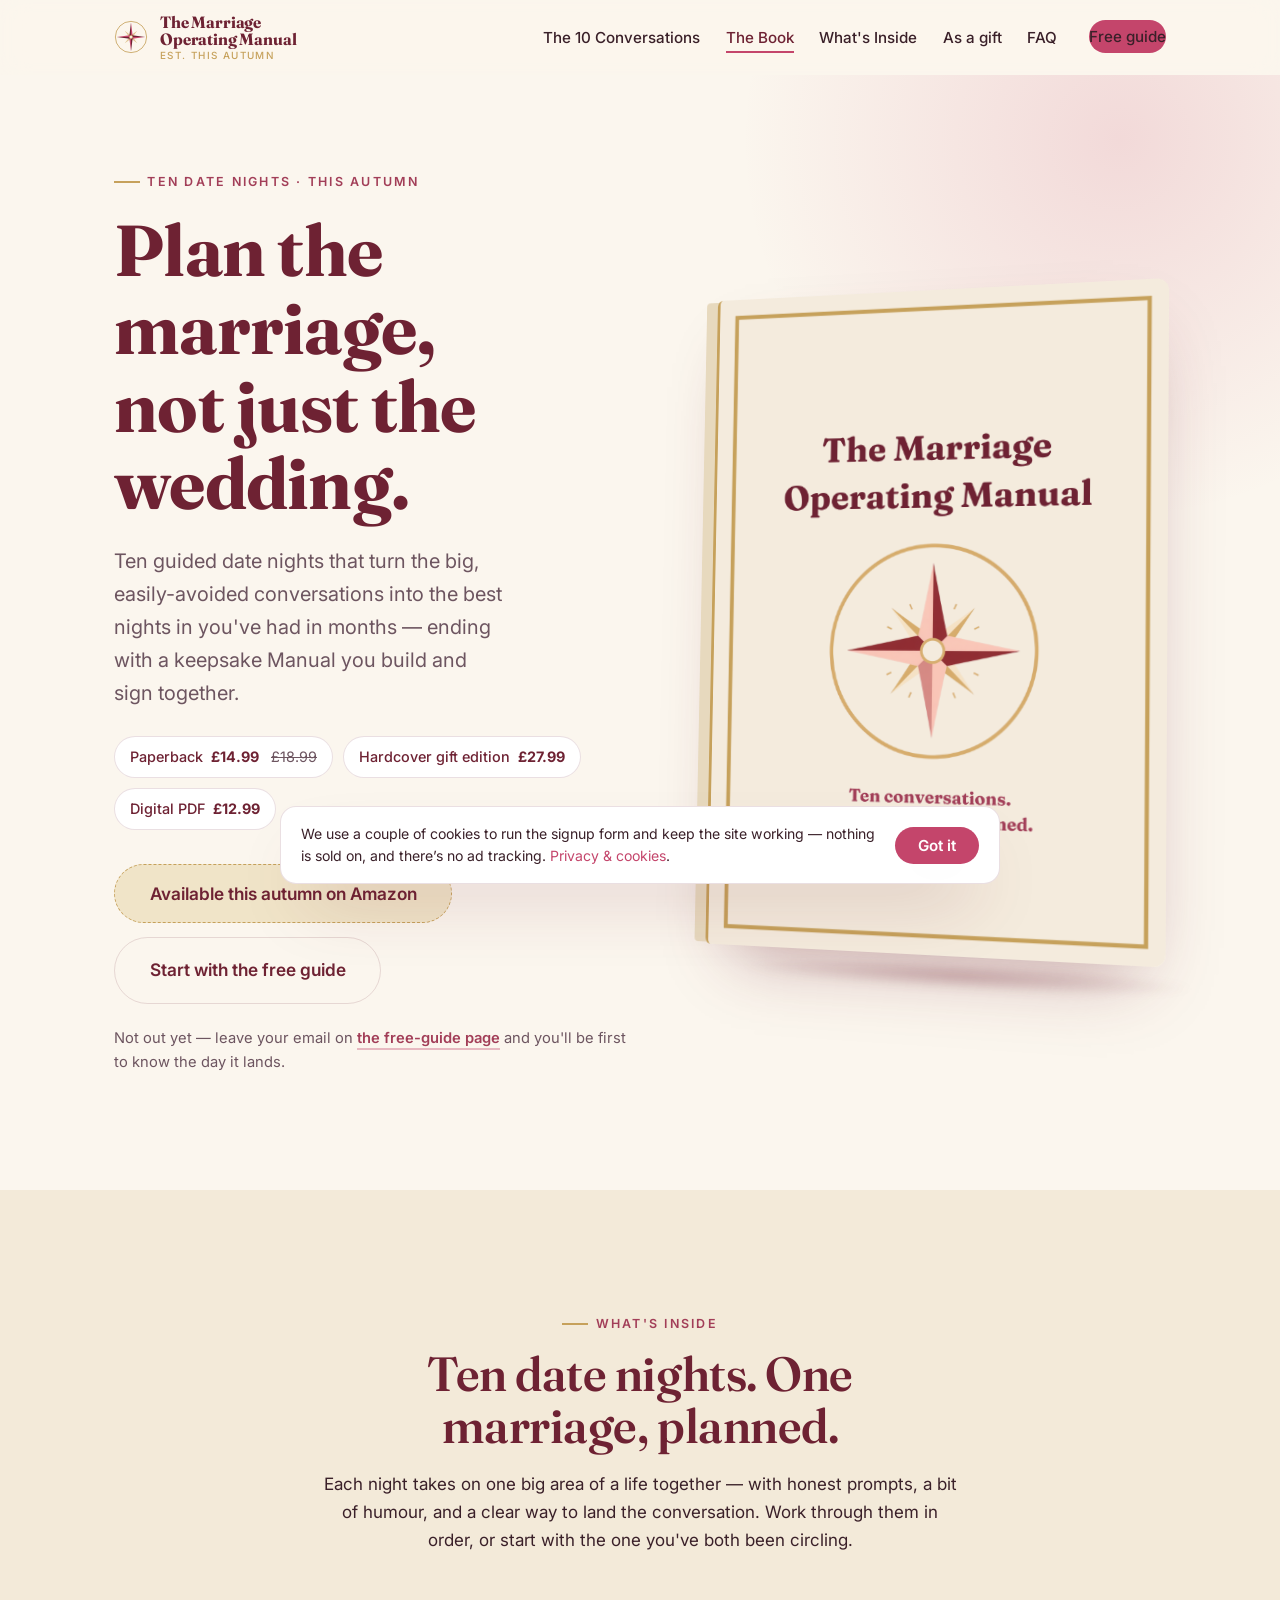
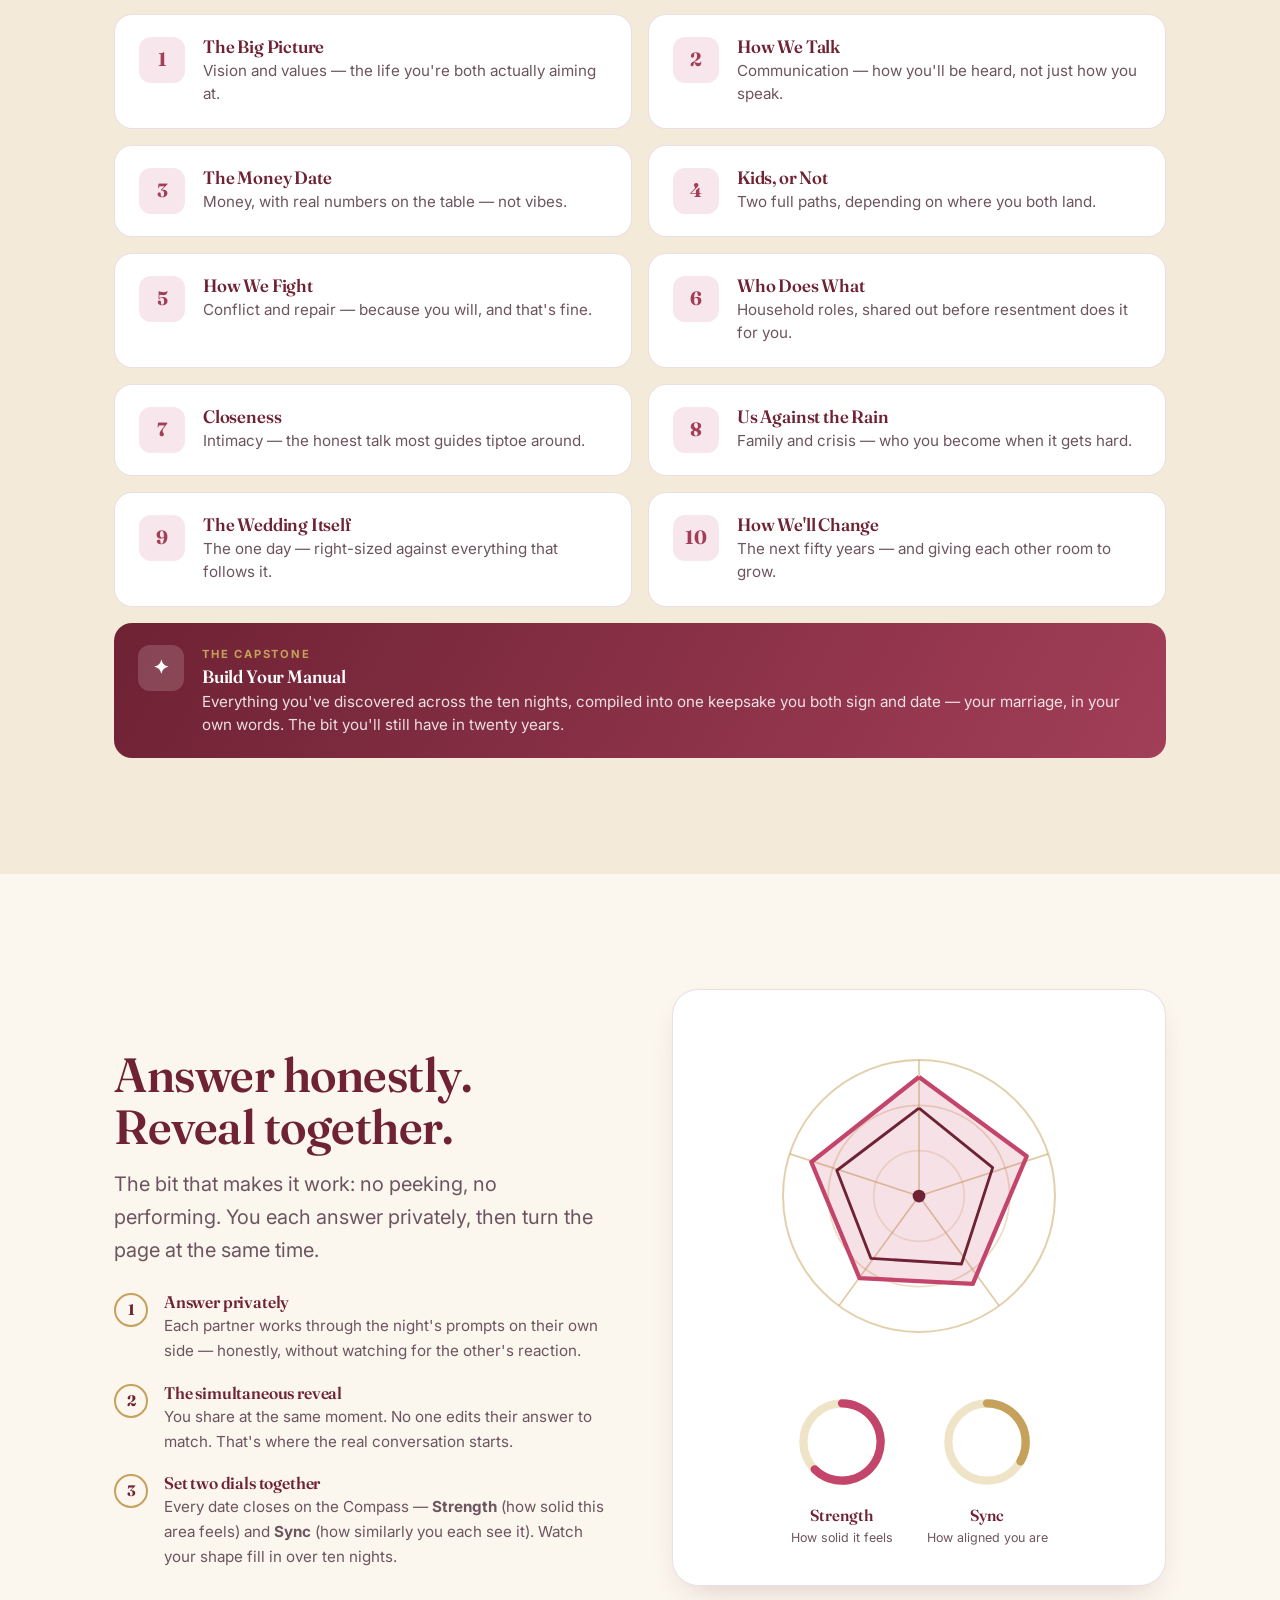
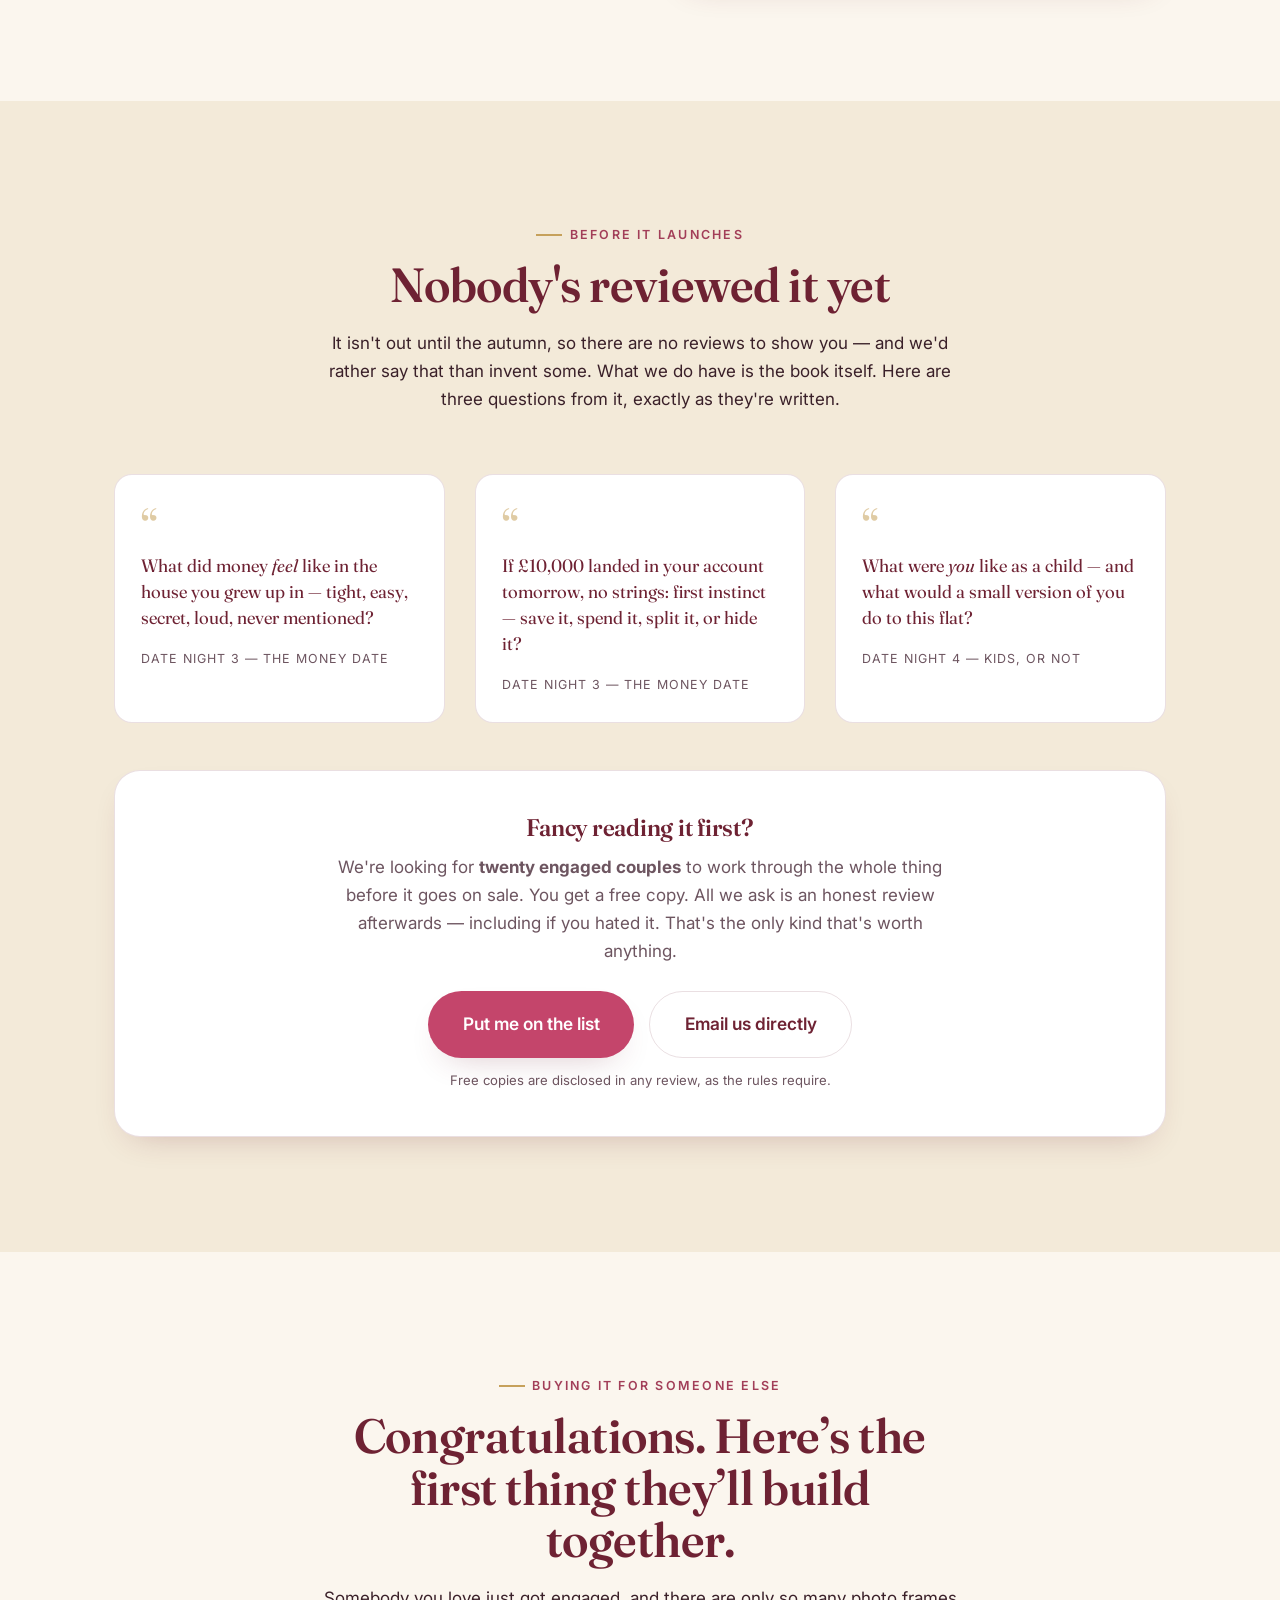
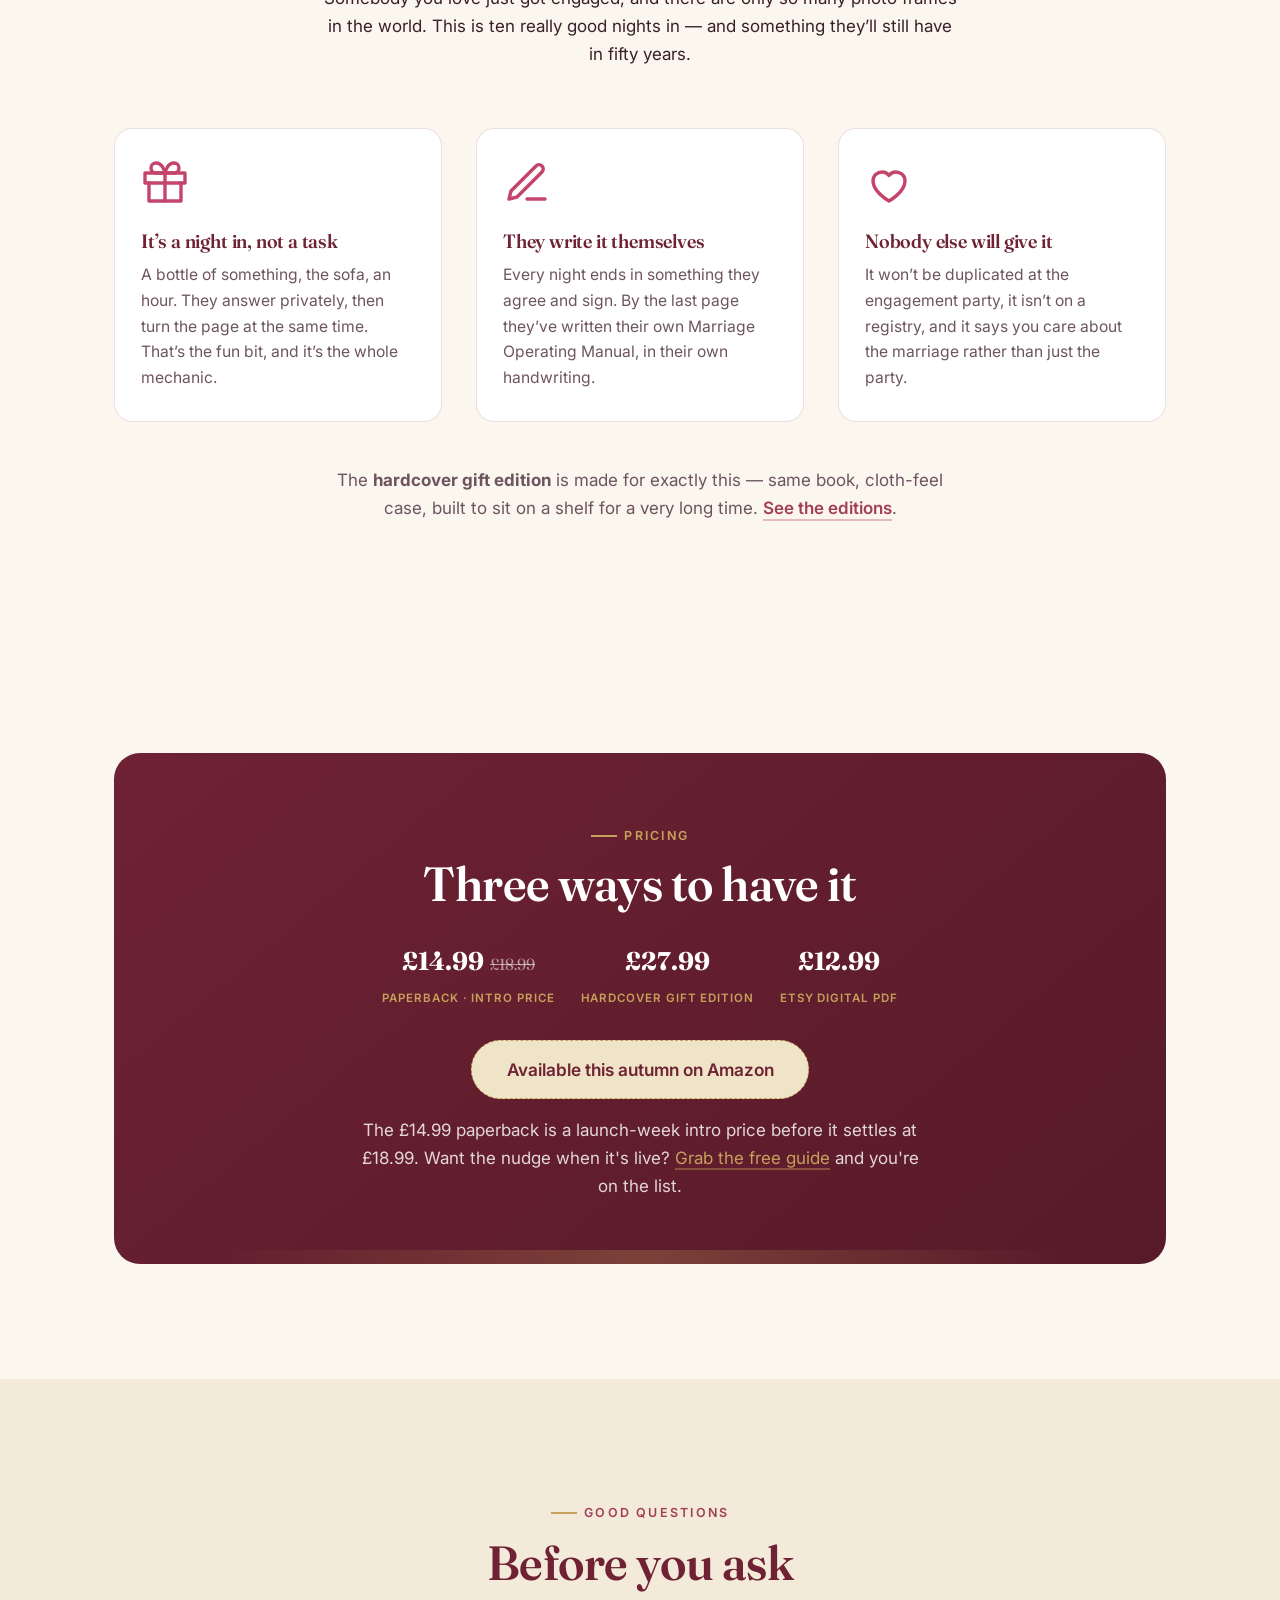
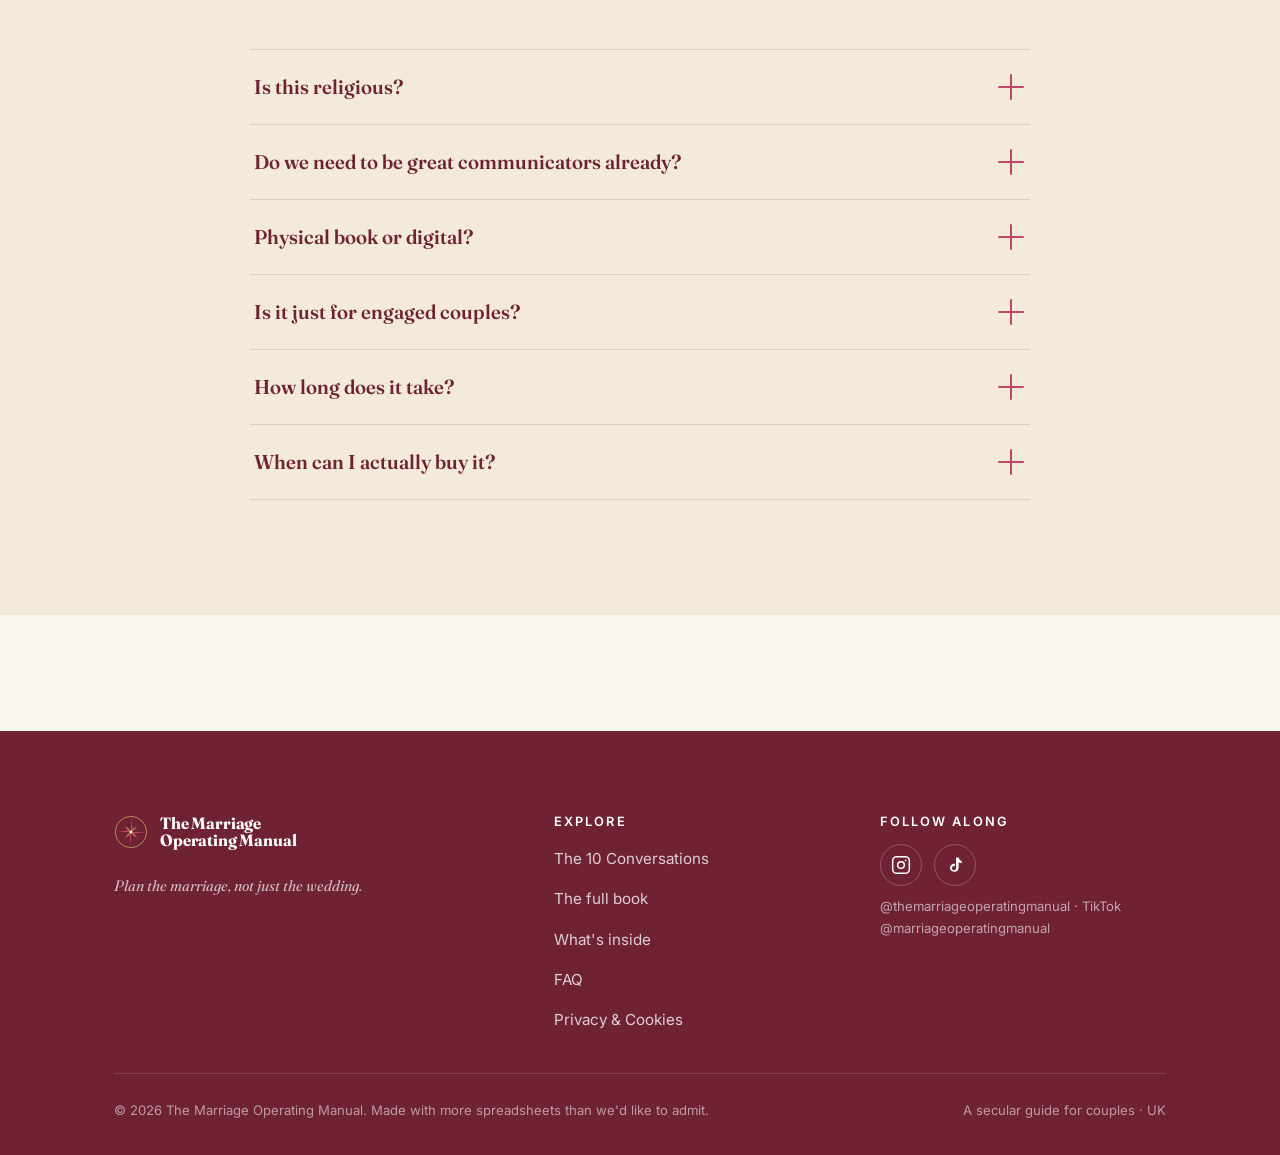
==== commit 2ce9c5ab: "Add files via upload Gift-lane positioning: drop 'workbook' from all copy, add gift section" ====
--- a/book.html
+++ b/book.html
@@ -3,10 +3,10 @@
 <head>
   <meta charset="UTF-8" />
   <meta name="viewport" content="width=device-width, initial-scale=1.0" />
-  <title>The Workbook — The Marriage Operating Manual</title>
+  <title>The Book — The Marriage Operating Manual</title>
   <meta name="description" content="Ten guided date nights, a reveal ritual, and a keepsake Manual you build and sign together. Plan the marriage, not just the wedding. Launching this autumn." />
 
-  <meta property="og:title" content="The Marriage Operating Manual — the full workbook" />
+  <meta property="og:title" content="The Marriage Operating Manual — ten date nights, one keepsake" />
   <meta property="og:description" content="Ten guided date nights and a keepsake you build together. Launching this autumn on Amazon and Etsy." />
   <meta property="og:type" content="book" />
   <meta property="og:image" content="assets/cover.png" />
@@ -33,8 +33,9 @@
 
       <ul class="nav-links" id="primary-menu">
         <li><a href="index.html">The 10 Conversations</a></li>
-        <li><a href="book.html" aria-current="page">The Workbook</a></li>
+        <li><a href="book.html" aria-current="page">The Book</a></li>
         <li><a href="#inside">What's Inside</a></li>
+        <li><a href="#gift">As a gift</a></li>
         <li><a href="#faq">FAQ</a></li>
         <li><a href="index.html#get-guide" class="btn nav-cta">Free guide</a></li>
       </ul>
@@ -47,7 +48,7 @@
       <div class="hero-glow" aria-hidden="true"></div>
       <div class="wrap hero-grid">
         <div class="hero-copy">
-          <span class="eyebrow reveal">The full workbook · this autumn</span>
+          <span class="eyebrow reveal">Ten date nights · this autumn</span>
           <h1 class="reveal" data-delay="1">Plan the marriage,<br>not just the wedding.</h1>
           <p class="lede reveal" data-delay="2">Ten guided date nights that turn the big, easily-avoided conversations into the best nights in you've had in months — ending with a keepsake Manual you build and sign together.</p>
           <div class="price-pills reveal" data-delay="3">
@@ -248,6 +249,37 @@
       </div>
     </section>
 
+    <!-- ============ Gift lane ============ -->
+    <section class="section" id="gift">
+      <div class="wrap">
+        <div class="section-head centered reveal">
+          <span class="eyebrow centered">Buying it for someone else</span>
+          <h2>Congratulations. Here&rsquo;s the first thing they&rsquo;ll build together.</h2>
+          <p>Somebody you love just got engaged, and there are only so many photo frames in the world. This is ten really good nights in &mdash; and something they&rsquo;ll still have in fifty years.</p>
+        </div>
+
+        <div class="value-row reveal" data-delay="1">
+          <div class="value-card">
+            <svg class="ic" viewBox="0 0 24 24" fill="none" stroke="currentColor" stroke-width="1.7" stroke-linecap="round" stroke-linejoin="round" aria-hidden="true"><path d="M20 12v9H4v-9"/><path d="M2 7h20v5H2z"/><path d="M12 21V7"/><path d="M12 7H7.5a2.5 2.5 0 0 1 0-5C11 2 12 7 12 7z"/><path d="M12 7h4.5a2.5 2.5 0 0 0 0-5C13 2 12 7 12 7z"/></svg>
+            <h3>It&rsquo;s a night in, not a task</h3>
+            <p>A bottle of something, the sofa, an hour. They answer privately, then turn the page at the same time. That&rsquo;s the fun bit, and it&rsquo;s the whole mechanic.</p>
+          </div>
+          <div class="value-card">
+            <svg class="ic" viewBox="0 0 24 24" fill="none" stroke="currentColor" stroke-width="1.7" stroke-linecap="round" stroke-linejoin="round" aria-hidden="true"><path d="M12 20h9"/><path d="M16.5 3.5a2.12 2.12 0 0 1 3 3L7 19l-4 1 1-4z"/></svg>
+            <h3>They write it themselves</h3>
+            <p>Every night ends in something they agree and sign. By the last page they&rsquo;ve written their own Marriage Operating Manual, in their own handwriting.</p>
+          </div>
+          <div class="value-card">
+            <svg class="ic" viewBox="0 0 24 24" fill="none" stroke="currentColor" stroke-width="1.7" stroke-linecap="round" stroke-linejoin="round" aria-hidden="true"><path d="M12 21s-8-4.5-8-10a4.5 4.5 0 0 1 8-2.8A4.5 4.5 0 0 1 20 11c0 5.5-8 10-8 10z"/></svg>
+            <h3>Nobody else will give it</h3>
+            <p>It won&rsquo;t be duplicated at the engagement party, it isn&rsquo;t on a registry, and it says you care about the marriage rather than just the party.</p>
+          </div>
+        </div>
+
+        <p class="reveal" data-delay="2" style="max-width:56ch;margin:clamp(30px,4vw,44px) auto 0;text-align:center;color:var(--ink-muted)">The <strong>hardcover gift edition</strong> is made for exactly this &mdash; same book, cloth-feel case, built to sit on a shelf for a very long time. <a href="#pricing" class="textlink">See the editions</a>.</p>
+      </div>
+    </section>
+
     <!-- ============ Pricing / launch band ============ -->
     <section class="section" id="pricing">
       <div class="wrap">
@@ -328,7 +360,7 @@
           <h4>Explore</h4>
           <ul>
             <li><a href="index.html">The 10 Conversations</a></li>
-            <li><a href="book.html">The full workbook</a></li>
+            <li><a href="book.html">The full book</a></li>
             <li><a href="#inside">What's inside</a></li>
             <li><a href="#faq">FAQ</a></li>
             <li><a href="privacy.html">Privacy &amp; Cookies</a></li>
